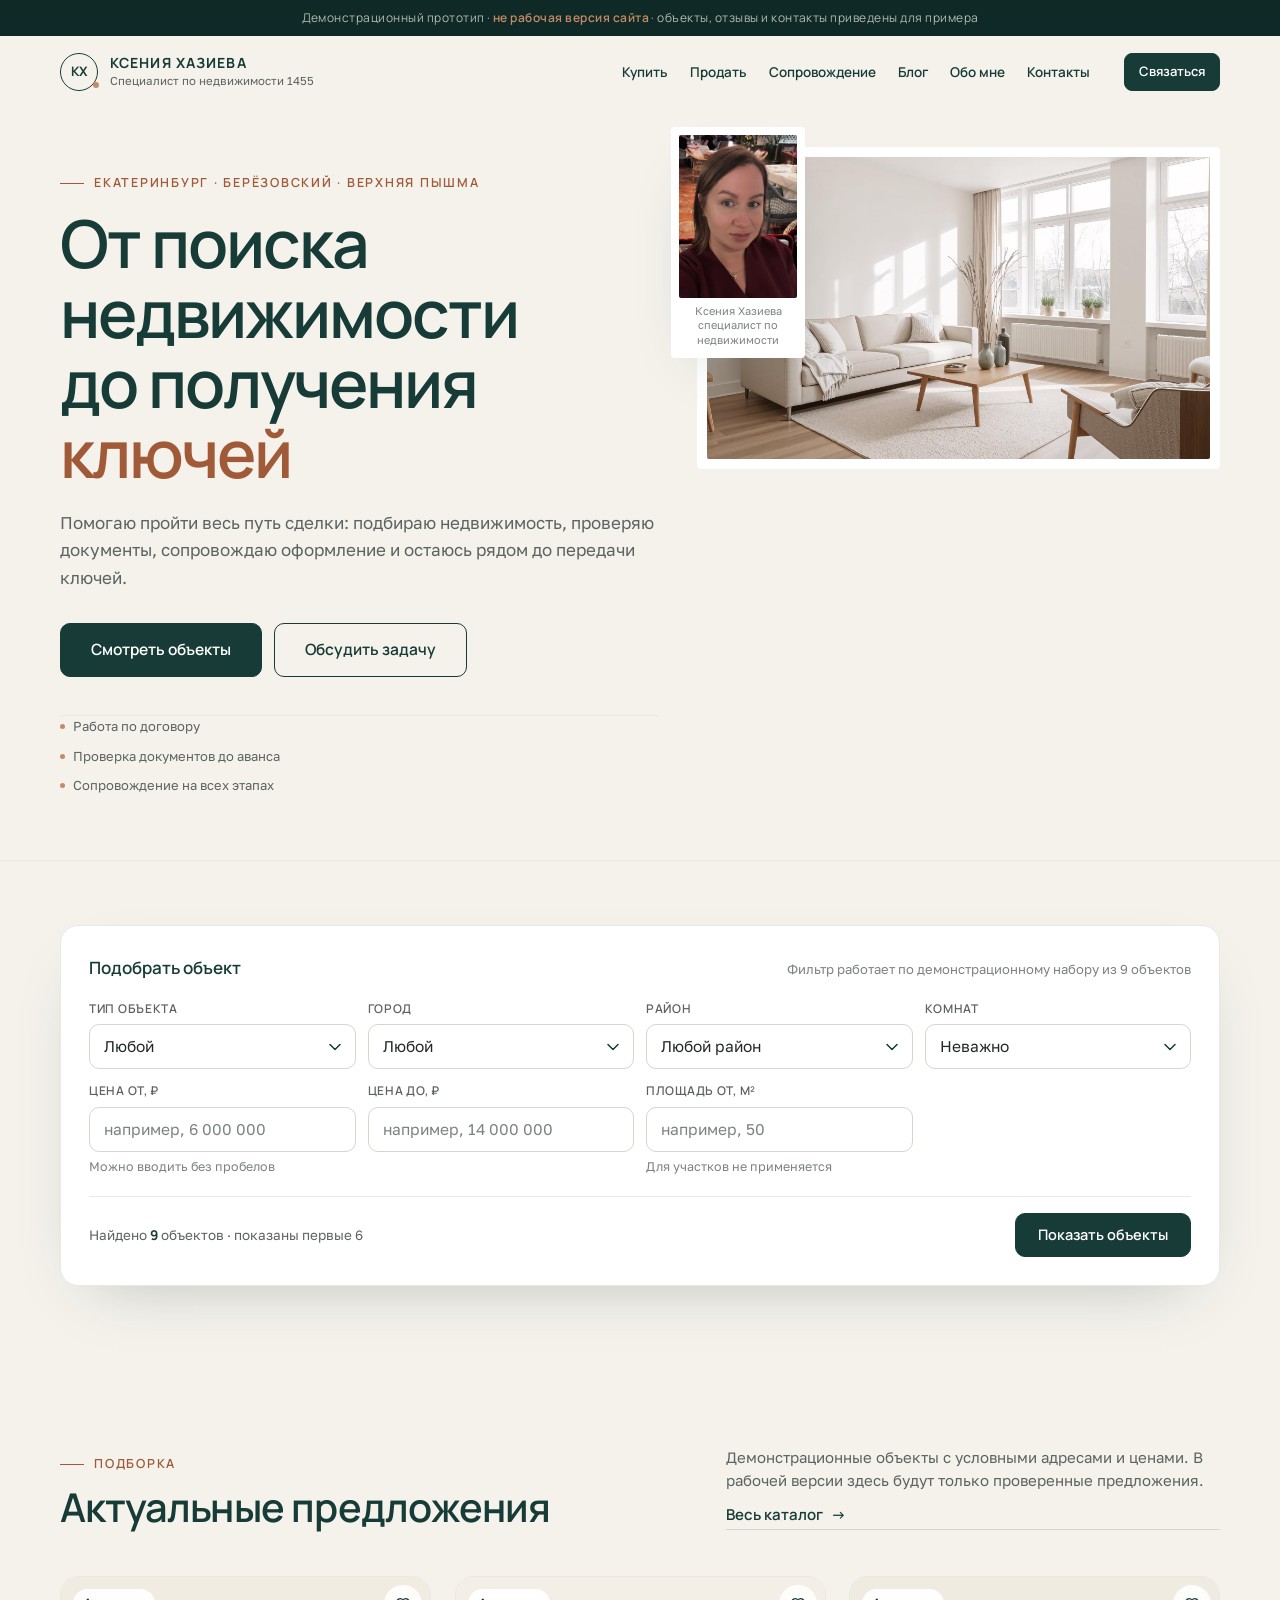
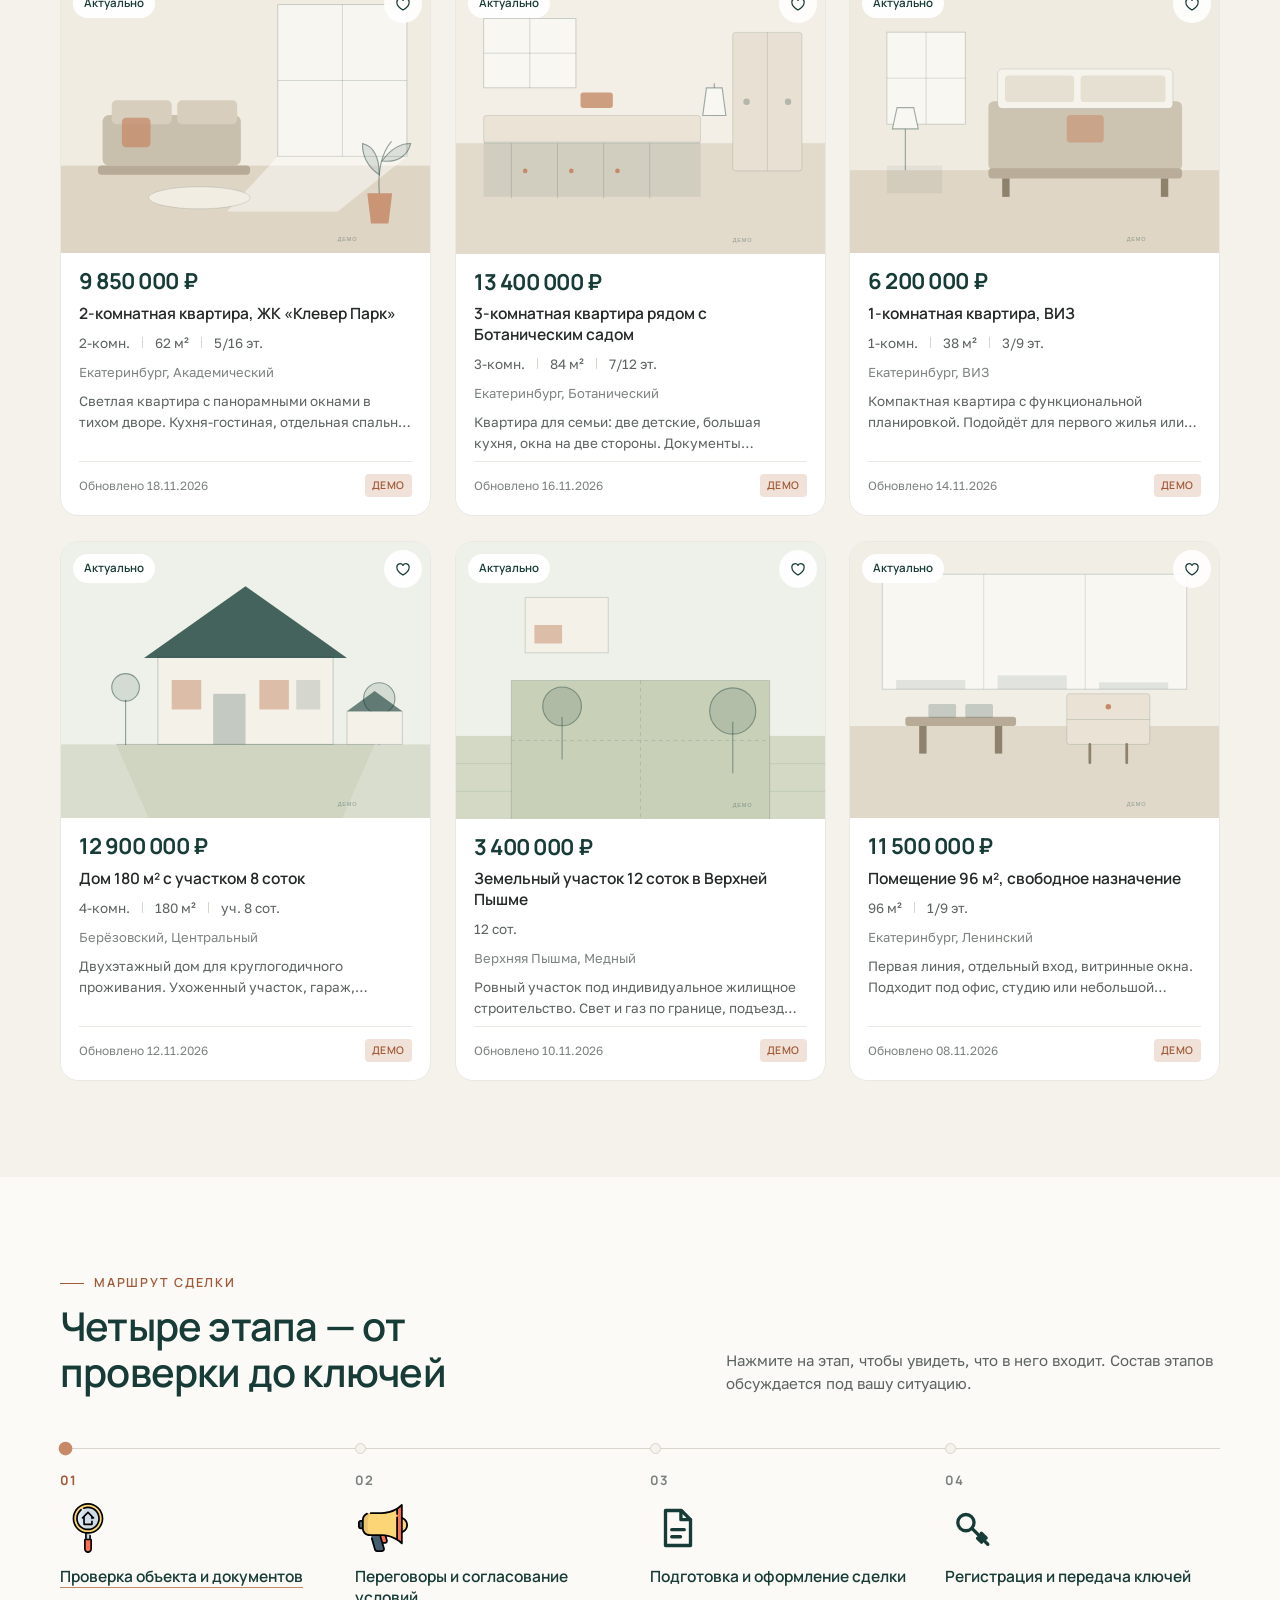
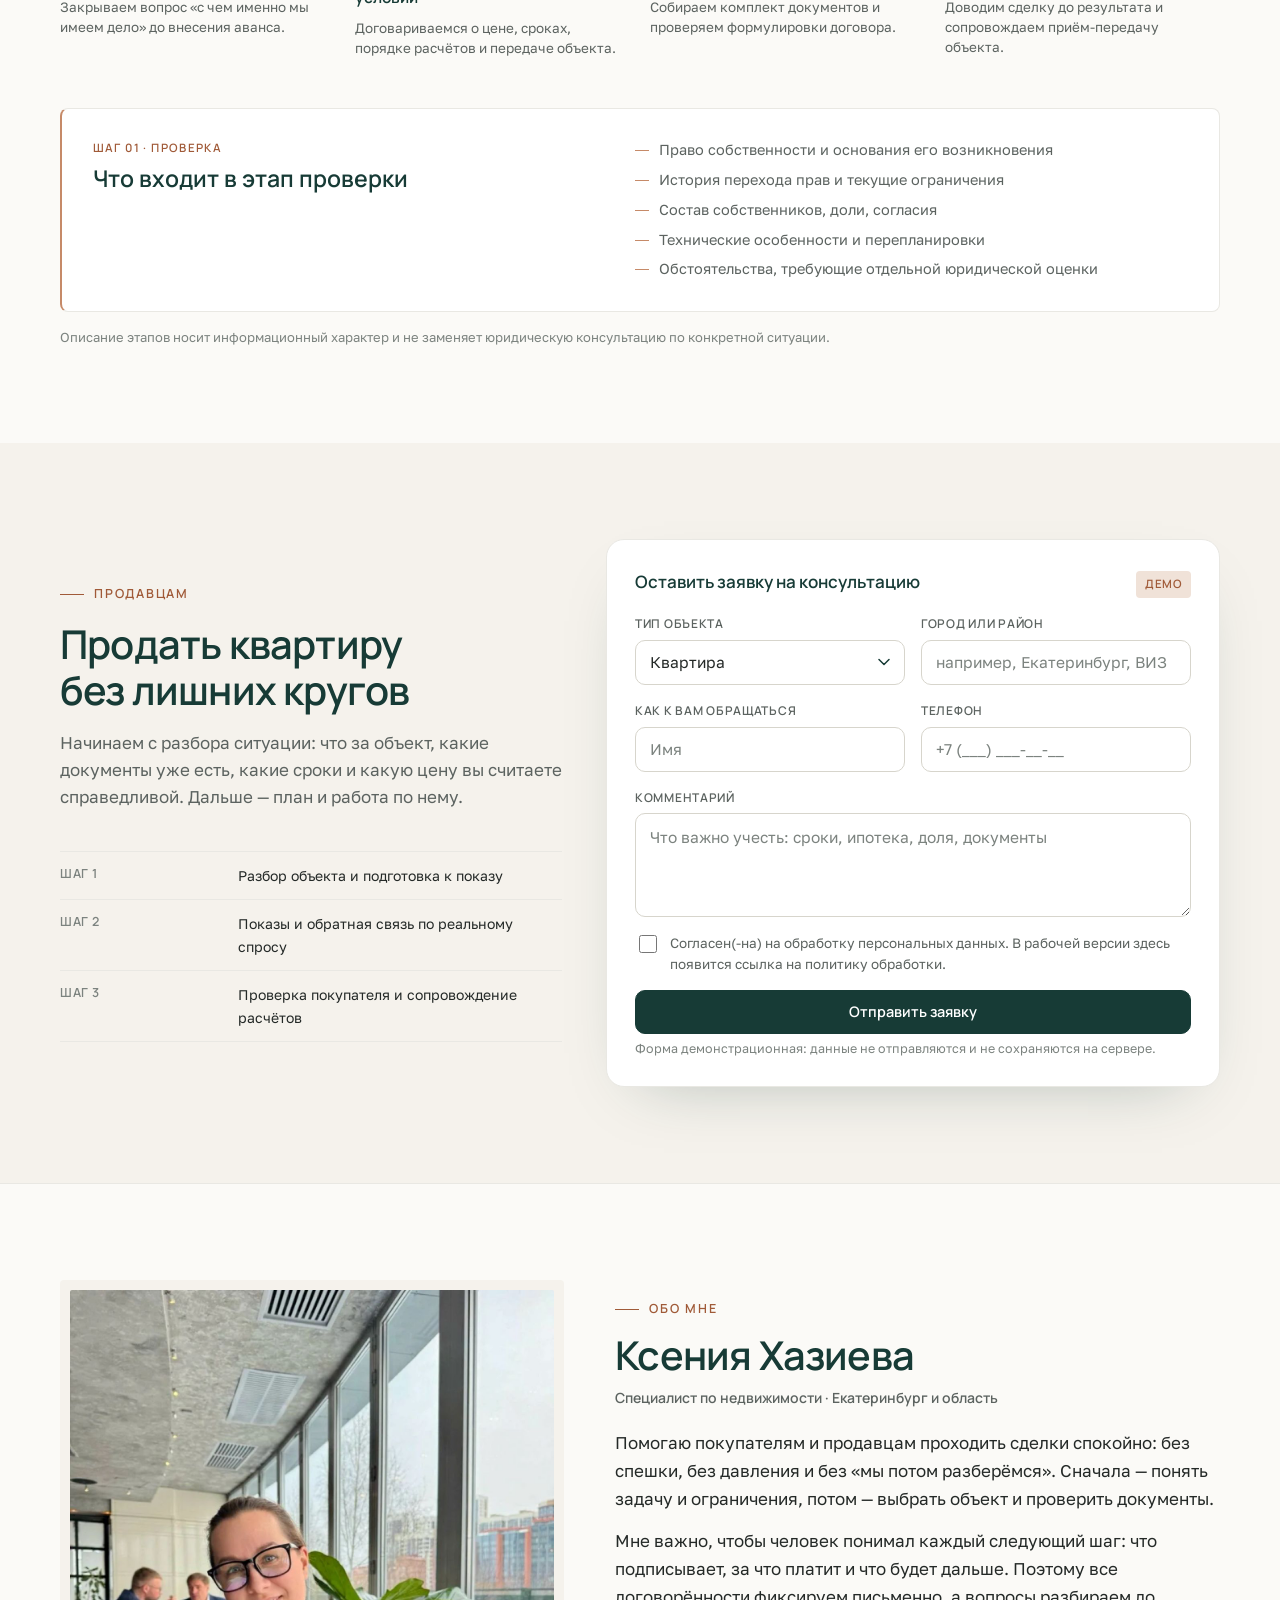
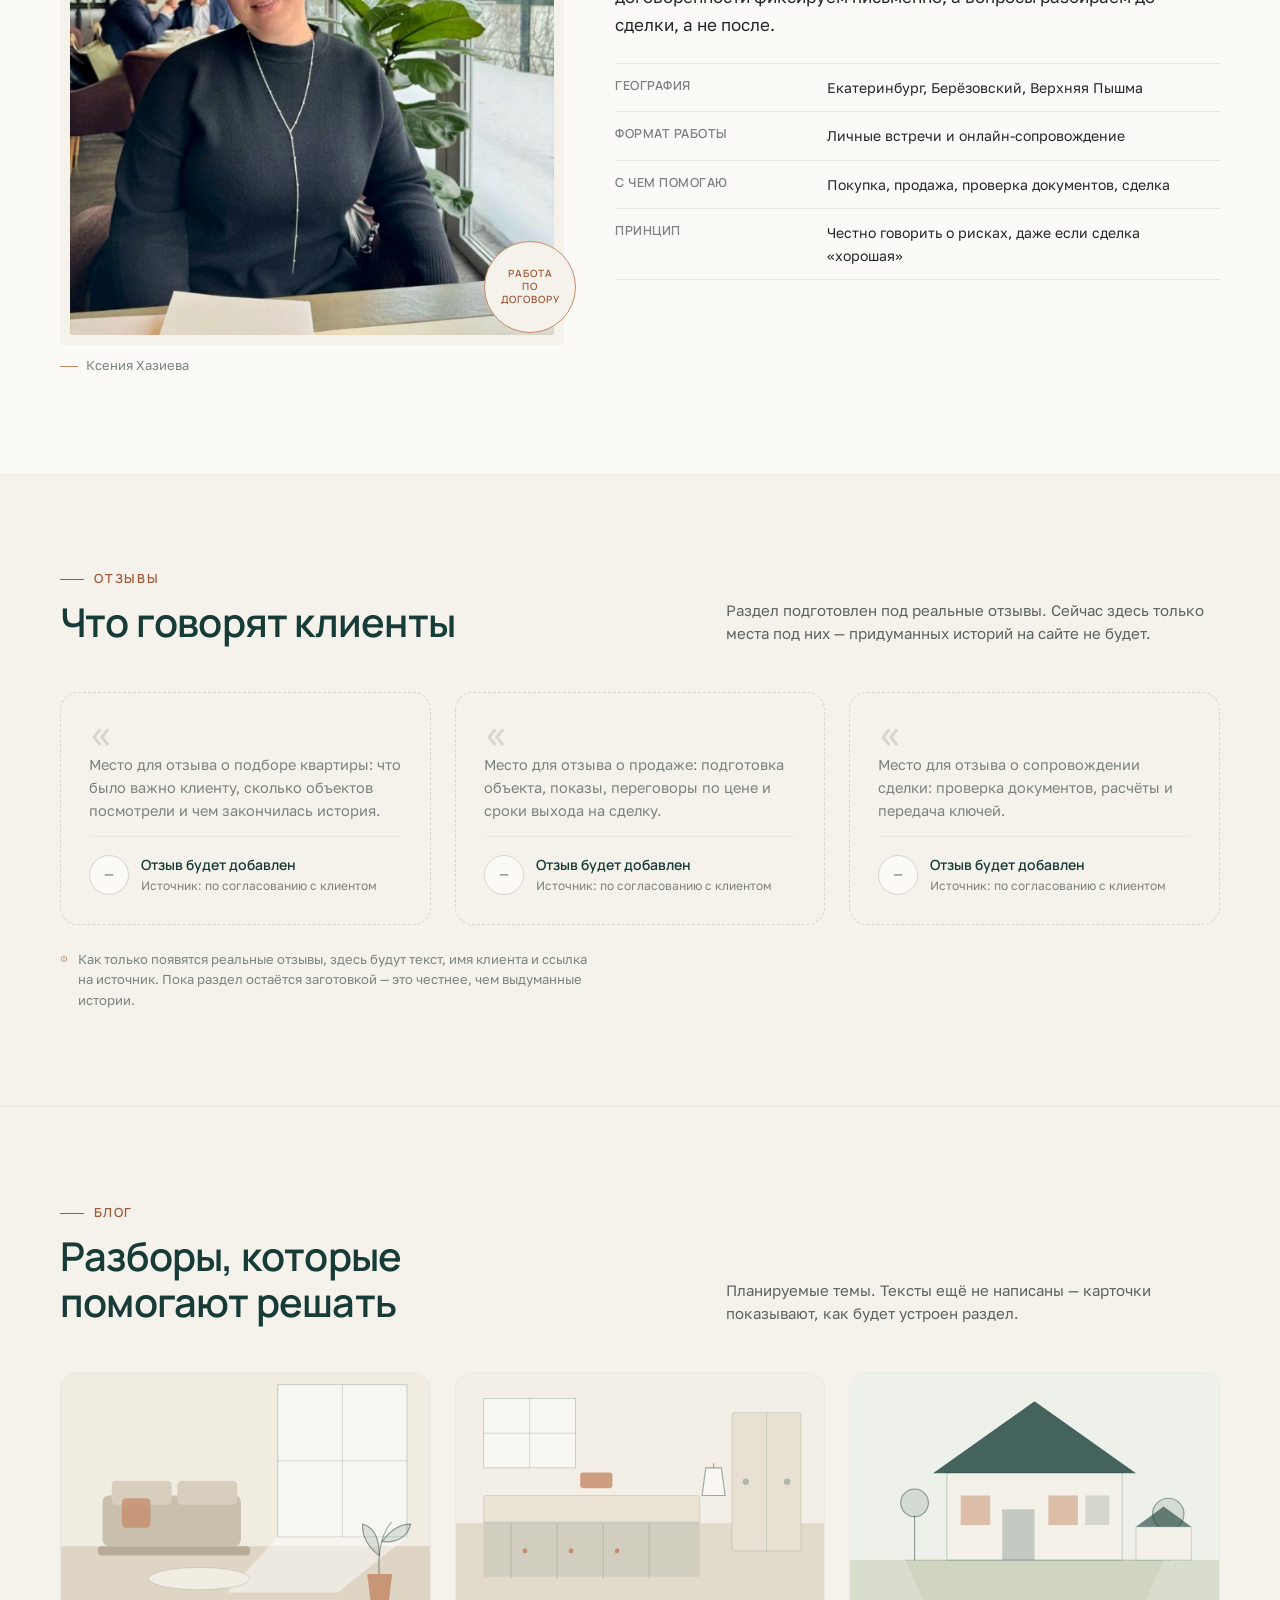
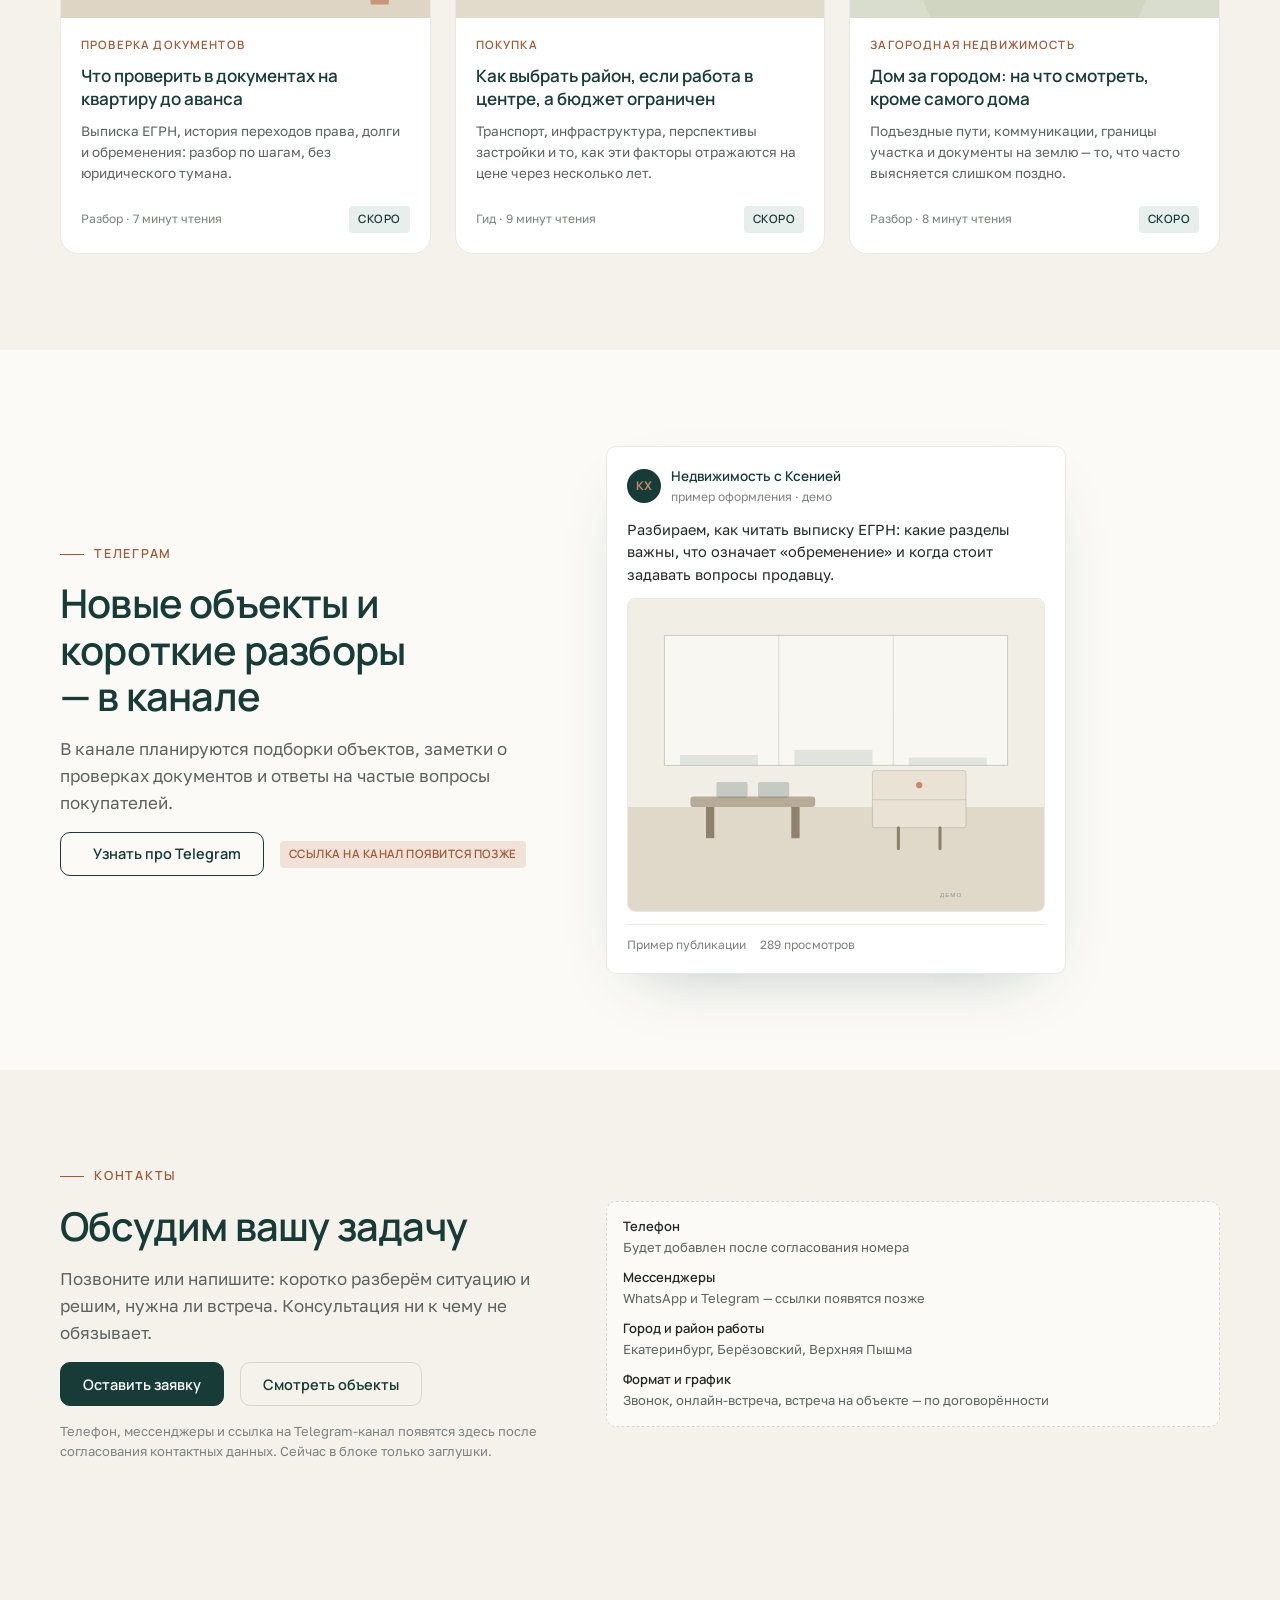
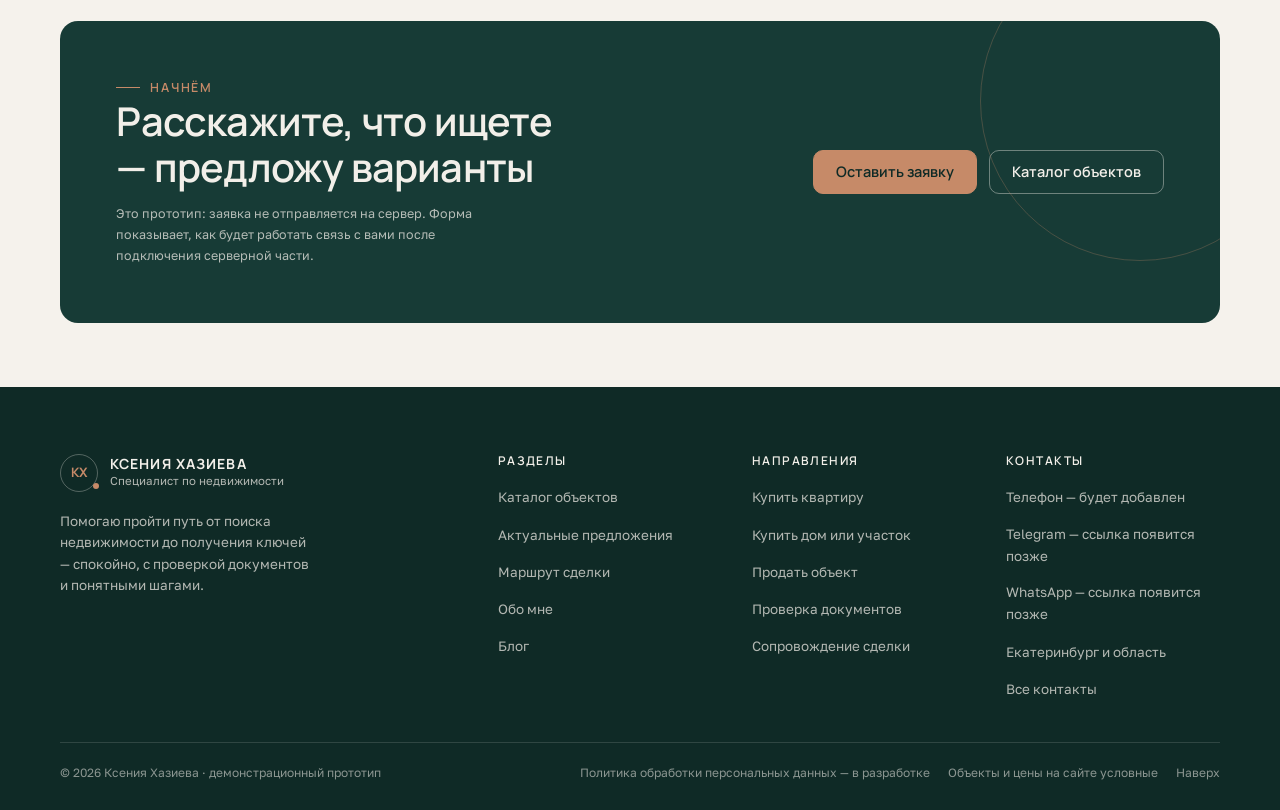
==== prototype/index.html @ b2f52b40 "Test change" ====
<!DOCTYPE html>
<html lang="ru">
<head>
  <meta charset="utf-8">
  <meta name="viewport" content="width=device-width, initial-scale=1">
  <meta name="robots" content="noindex, nofollow">
  <title>Ксения Хазиева — специалист по недвижимости в Екатеринбурге | Прототип</title>
  <meta name="description" content="Демонстрационный прототип персонального сайта специалиста по недвижимости: подбор объектов, проверка документов, сопровождение сделки от поиска до передачи ключей.">
  <meta name="theme-color" content="#173B36">
  <link rel="preconnect" href="https://fonts.googleapis.com">
  <link rel="preconnect" href="https://fonts.gstatic.com" crossorigin>
  <link href="https://fonts.googleapis.com/css2?family=Golos+Text:wght@400;500;600&family=Manrope:wght@500;600;700;800&display=swap" rel="stylesheet">
  <link rel="stylesheet" href="assets/css/tokens.css">
  <link rel="stylesheet" href="assets/css/site.css">
</head>
<body>
  <a class="skip-link" href="#main">Перейти к содержимому</a>

  <div class="proto-bar">
    Демонстрационный прототип · <strong>не рабочая версия сайта</strong> · объекты, отзывы и контакты приведены для примера
  </div>

  <header class="site-header" data-header>
    <div class="container header__inner">
      <a class="brand" href="index.html" aria-label="Ксения Хазиева — на главную">
        <span class="brand__mark" aria-hidden="true">КХ</span>
        <span>
          <span class="brand__name">Ксения Хазиева</span>
          <span class="brand__role">Специалист по недвижимости 1455</span>
        </span>
      </a>

      <nav class="nav" aria-label="Основная навигация">
        <a class="nav__link" href="catalog.html">Купить</a>
        <a class="nav__link" href="#sell">Продать</a>
        <a class="nav__link" href="#route">Сопровождение</a>
        <a class="nav__link" href="#blog">Блог</a>
        <a class="nav__link" href="#about">Обо мне</a>
        <a class="nav__link" href="#contacts">Контакты</a>
      </nav>

      <div class="header__actions">
        <button class="btn btn--sm" type="button" data-open-dialog="dialog-consult">Связаться</button>
        <button class="icon-btn burger" type="button" data-open-menu aria-expanded="false"
                aria-controls="mobile-menu" aria-label="Открыть меню">
          <span class="burger__lines" aria-hidden="true"><span></span><span></span><span></span></span>
        </button>
      </div>
    </div>
  </header>

  <main id="main">
    <section class="hero" aria-labelledby="hero-title">
      <div class="container">
        <div class="hero__grid">
          <div class="hero__content">
            <p class="kicker">Екатеринбург · Берёзовский · Верхняя Пышма</p>
            <h1 class="display hero__title" id="hero-title">
              От поиска недвижимости <span>до получения <em>ключей</em></span>
            </h1>
            <p class="lead hero__lead">
              Помогаю пройти весь путь сделки: подбираю недвижимость, проверяю документы, 
              сопровождаю оформление и остаюсь рядом до передачи ключей.
            </p>

            <div class="hero__actions">
              <a class="btn btn--lg" href="catalog.html">Смотреть объекты</a>
              <button class="btn btn--outline btn--lg" type="button" data-open-dialog="dialog-consult">
                Обсудить задачу
              </button>
            </div>

            <ul class="hero__facts">
              <li class="hero__fact">Работа по договору</li>
              <li class="hero__fact">Проверка документов до аванса</li>
              <li class="hero__fact">Сопровождение на всех этапах</li>
            </ul>
          </div>

          <div class="hero__media">
            <figure class="figure">
              <div class="figure__frame">
                <img src="assets/img/had_interior.jpg" width="900" height="700"
                     alt="Светлая гостиная с панорамным окном">
              </div>
            </figure>

            <figure class="hero__portrait">
              <img src="assets/img/mini_photo_person.jpg" width="320" height="400"
                   alt="Портрет Ксения Хазиева">
              <figcaption>Ксения Хазиева<br>специалист по недвижимости</figcaption>
            </figure>
          </div>
        </div>
      </div>
    </section>


    <section class="section section--tight section--hairline" aria-labelledby="search-title">
      <div class="container">
        <form class="search-panel" id="search-form" aria-describedby="search-hint">
          <div class="search-panel__head">
            <h2 class="search-panel__title" id="search-title">Подобрать объект</h2>
            <p class="tiny" id="search-hint">Фильтр работает по демонстрационному набору из 9 объектов</p>
          </div>

          <div class="search-panel__grid">
            <div class="field">
              <label class="field__label" for="s-type">Тип объекта</label>
              <select class="field__control" id="s-type" name="type">
                <option value="">Любой</option>
                <option value="apartment">Квартира</option>
                <option value="house">Дом, коттедж</option>
                <option value="land">Земельный участок</option>
                <option value="commercial">Коммерческая</option>
              </select>
            </div>

            <div class="field">
              <label class="field__label" for="s-city">Город</label>
              <select class="field__control" id="s-city" name="city">
                <option value="">Любой</option>
                <option value="ekb">Екатеринбург</option>
                <option value="berez">Берёзовский</option>
                <option value="vpyshma">Верхняя Пышма</option>
              </select>
            </div>

            <div class="field">
              <label class="field__label" for="s-district">Район</label>
              <select class="field__control" id="s-district" name="district">
                <option value="">Любой район</option>
                <option value="Академический">Академический</option>
                <option value="Ботанический">Ботанический</option>
                <option value="ВИЗ">ВИЗ</option>
                <option value="Октябрьский">Октябрьский</option>
                <option value="Чкаловский">Чкаловский</option>
              </select>
            </div>

            <div class="field">
              <label class="field__label" for="s-rooms">Комнат</label>
              <select class="field__control" id="s-rooms" name="rooms">
                <option value="">Неважно</option>
                <option value="1">1</option>
                <option value="2">2</option>
                <option value="3">3</option>
                <option value="4+">4 и больше</option>
              </select>
            </div>

            <div class="field">
              <label class="field__label" for="s-price-min">Цена от, ₽</label>
              <input class="field__control" id="s-price-min" name="price-min" type="text"
                     inputmode="numeric" placeholder="например, 6 000 000" autocomplete="off">
              <p class="field__hint">Можно вводить без пробелов</p>
            </div>

            <div class="field">
              <label class="field__label" for="s-price-max">Цена до, ₽</label>
              <input class="field__control" id="s-price-max" name="price-max" type="text"
                     inputmode="numeric" placeholder="например, 14 000 000" autocomplete="off">
            </div>

            <div class="field">
              <label class="field__label" for="s-area-min">Площадь от, м²</label>
              <input class="field__control" id="s-area-min" name="area-min" type="text"
                     inputmode="numeric" placeholder="например, 50" autocomplete="off">
              <p class="field__hint">Для участков не применяется</p>
            </div>
          </div>

          <div class="search-panel__foot">
            <p class="search-panel__result" id="search-result" role="status" aria-live="polite">
              Подбираем объекты по демонстрационной базе
            </p>
            <button class="btn" type="submit">Показать объекты</button>
          </div>
        </form>
      </div>
    </section>

    <section class="section" id="actual" aria-labelledby="actual-title">
      <div class="container">
        <div class="section__head">
          <div class="stack-10">
            <p class="kicker">Подборка</p>
            <h2 class="h2" id="actual-title">Актуальные предложения</h2>
          </div>
          <div class="head-aside stack-10">
            <p class="small muted">
              Демонстрационные объекты с условными адресами и ценами.
              В рабочей версии здесь будут только проверенные предложения.
            </p>
            <a class="text-link" href="catalog.html">Весь каталог</a>
          </div>
        </div>

        <div class="grid grid--3" id="listings-grid"></div>

        <noscript>
          <p class="small muted" style="margin-top: 24px;">
            Для просмотра демонстрационных карточек нужен JavaScript: они собираются из локального файла данных.
          </p>
        </noscript>
      </div>
    </section>

    <section class="section section--surface" id="route" aria-labelledby="route-title">
      <div class="container">
        <div class="section__head">
          <div class="stack-10">
            <p class="kicker">Маршрут сделки</p>
            <h2 class="h2" id="route-title">Четыре этапа — от проверки до ключей</h2>
          </div>
          <div class="head-aside stack-10">
            <p class="small muted">
              Нажмите на этап, чтобы увидеть, что в него входит.
              Состав этапов обсуждается под вашу ситуацию.
            </p>
          </div>
        </div>

        <div class="route" role="group" aria-label="Этапы сделки">
          <button class="step" type="button" data-step="0" aria-pressed="false">
            <span class="step__num">01</span>
            <span class="step__icon"> <img src="assets/img/house-svgrepo-com.svg" alt="" width="40" height="40"></span>
            <span class="step__title">Проверка объекта и документов</span>
            <span class="step__text">Закрываем вопрос «с чем именно мы имеем дело» до внесения аванса.</span>
          </button>

          <button class="step" type="button" data-step="1" aria-pressed="false">
            <span class="step__num">02</span>
            <span class="step__icon"> <img src="assets/img/demostration-horn-svgrepo-com.svg" alt="" width="40" height="40"></span>
            <span class="step__title">Переговоры и согласование условий</span>
            <span class="step__text">Договариваемся о цене, сроках, порядке расчётов и передаче объекта.</span>
          </button>

          <button class="step" type="button" data-step="2" aria-pressed="false">
            <span class="step__num">03</span>
            <span class="step__icon" data-icon="contract"></span>
            <span class="step__title">Подготовка и оформление сделки</span>
            <span class="step__text">Собираем комплект документов и проверяем формулировки договора.</span>
          </button>

          <button class="step" type="button" data-step="3" aria-pressed="false">
            <span class="step__num">04</span>
            <span class="step__icon" data-icon="keys"></span>
            <span class="step__title">Регистрация и передача ключей</span>
            <span class="step__text">Доводим сделку до результата и сопровождаем приём-передачу объекта.</span>
          </button>
        </div>

        <div class="route-detail" id="route-detail" role="region" aria-live="polite" aria-label="Подробности выбранного этапа"></div>

        <p class="tiny" style="margin-top: 16px;">
          Описание этапов носит информационный характер и не заменяет юридическую консультацию
          по конкретной ситуации.
        </p>
      </div>
    </section>

    <section class="section" id="sell" aria-labelledby="sell-title">
      <div class="container">
        <div class="tg-wrap">
          <div class="stack-16">
            <p class="kicker">Продавцам</p>
            <h2 class="h2" id="sell-title">Продать квартиру без лишних кругов</h2>
            <p class="lead">
              Начинаем с разбора ситуации: что за объект, какие документы уже есть,
              какие сроки и какую цену вы считаете справедливой. Дальше — план и работа по нему.
            </p>

            <ul class="fact-list">
              <li>
                <span class="fact-list__key">Шаг 1</span>
                <span class="fact-list__val">Разбор объекта и подготовка к показу</span>
              </li>
              <li>
                <span class="fact-list__key">Шаг 2</span>
                <span class="fact-list__val">Показы и обратная связь по реальному спросу</span>
              </li>
              <li>
                <span class="fact-list__key">Шаг 3</span>
                <span class="fact-list__val">Проверка покупателя и сопровождение расчётов</span>
              </li>
            </ul>
          </div>

          <form class="search-panel" data-demo-form aria-labelledby="sell-form-title">
            <div class="search-panel__head">
              <h3 class="search-panel__title" id="sell-form-title">Оставить заявку на консультацию</h3>
              <span class="tag tag--demo">демо</span>
            </div>

            <div class="form-grid">
              <div class="field">
                <label class="field__label" for="sell-type">Тип объекта</label>
                <select class="field__control" id="sell-type" name="sell-type">
                  <option value="apartment">Квартира</option>
                  <option value="house">Дом, коттедж</option>
                  <option value="land">Земельный участок</option>
                  <option value="commercial">Коммерческая</option>
                </select>
              </div>

              <div class="field">
                <label class="field__label" for="sell-place">Город или район</label>
                <input class="field__control" id="sell-place" name="sell-place" type="text"
                       placeholder="например, Екатеринбург, ВИЗ" autocomplete="off">
              </div>

              <div class="field">
                <label class="field__label" for="sell-name">Как к вам обращаться</label>
                <input class="field__control" id="sell-name" name="sell-name" type="text"
                       minlength="2" required placeholder="Имя" autocomplete="given-name">
                <p class="field__error" hidden></p>
              </div>

              <div class="field">
                <label class="field__label" for="sell-phone">Телефон</label>
                <input class="field__control" id="sell-phone" name="sell-phone" type="tel"
                       required placeholder="+7 (___) ___-__-__" autocomplete="tel">
                <p class="field__error" hidden></p>
              </div>

              <div class="field field--full">
                <label class="field__label" for="sell-comment">Комментарий</label>
                <textarea class="field__control" id="sell-comment" name="sell-comment"
                          placeholder="Что важно учесть: сроки, ипотека, доля, документы"></textarea>
              </div>

              <div class="field field--full">
                <label class="checkbox">
                  <input type="checkbox" name="consent" required>
                  <span>Согласен(-на) на обработку персональных данных. В рабочей версии здесь появится ссылка на политику обработки.</span>
                </label>
                <p class="field__error" hidden></p>
              </div>

              <div class="field field--full">
                <div class="form-result" data-form-result hidden></div>
                <button class="btn btn--block" type="submit">Отправить заявку</button>
                <p class="field__hint">
                  Форма демонстрационная: данные не отправляются и не сохраняются на сервере.
                </p>
              </div>
            </div>
          </form>
        </div>
      </div>
    </section>

    <section class="section section--surface section--hairline" id="about" aria-labelledby="about-title">
      <div class="container">
        <div class="about">
          <div class="about__media">
            <figure class="figure figure--inset">
              <div class="figure__frame">
                <img src="assets/img/main_photo_person.jpg" width="480" height="600"
                     alt="Портрет Ксении Хазиевой, специалиста по недвижимости">
              </div>
              <figcaption class="figure__caption">Ксения Хазиева</figcaption>
            </figure>
            <span class="about__stamp" aria-hidden="true">Работа<br>по договору</span>
          </div>

          <div class="about__body">
            <p class="kicker">Обо мне</p>
            <h2 class="h2 about__name" id="about-title">Ксения Хазиева</h2>
            <p class="about__role">Специалист по недвижимости · Екатеринбург и область</p>

            <div class="about__text body-text">
              <p>
                Помогаю покупателям и продавцам проходить сделки спокойно: без спешки,
                без давления и без «мы потом разберёмся». Сначала — понять задачу и ограничения,
                потом — выбрать объект и проверить документы.
              </p>
              <p>
                Мне важно, чтобы человек понимал каждый следующий шаг: что подписывает,
                за что платит и что будет дальше. Поэтому все договорённости фиксируем
                письменно, а вопросы разбираем до сделки, а не после.
              </p>
            </div>

            <ul class="fact-list">
              <li>
                <span class="fact-list__key">География</span>
                <span class="fact-list__val">Екатеринбург, Берёзовский, Верхняя Пышма</span>
              </li>
              <li>
                <span class="fact-list__key">Формат работы</span>
                <span class="fact-list__val">Личные встречи и онлайн-сопровождение</span>
              </li>
              <li>
                <span class="fact-list__key">С чем помогаю</span>
                <span class="fact-list__val">Покупка, продажа, проверка документов, сделка</span>
              </li>
              <li>
                <span class="fact-list__key">Принцип</span>
                <span class="fact-list__val">Честно говорить о рисках, даже если сделка «хорошая»</span>
              </li>
            </ul>
          </div>
        </div>
      </div>
    </section>

    <section class="section" aria-labelledby="reviews-title">
      <div class="container">
        <div class="section__head">
          <div class="stack-10">
            <p class="kicker">Отзывы</p>
            <h2 class="h2" id="reviews-title">Что говорят клиенты</h2>
          </div>
          <div class="head-aside stack-10">
            <p class="small muted">
              Раздел подготовлен под реальные отзывы. Сейчас здесь только места под них —
              придуманных историй на сайте не будет.
            </p>
          </div>
        </div>

        <div class="grid grid--3">
          <article class="review review--placeholder">
            <span class="review__mark" aria-hidden="true">«</span>
            <p class="review__text">
              Место для отзыва о подборе квартиры: что было важно клиенту,
              сколько объектов посмотрели и чем закончилась история.
            </p>
            <div class="review__meta">
              <span class="review__avatar" aria-hidden="true">—</span>
              <div>
                <p class="review__who">Отзыв будет добавлен</p>
                <p class="review__src">Источник: по согласованию с клиентом</p>
              </div>
            </div>
          </article>

          <article class="review review--placeholder">
            <span class="review__mark" aria-hidden="true">«</span>
            <p class="review__text">
              Место для отзыва о продаже: подготовка объекта, показы,
              переговоры по цене и сроки выхода на сделку.
            </p>
            <div class="review__meta">
              <span class="review__avatar" aria-hidden="true">—</span>
              <div>
                <p class="review__who">Отзыв будет добавлен</p>
                <p class="review__src">Источник: по согласованию с клиентом</p>
              </div>
            </div>
          </article>

          <article class="review review--placeholder">
            <span class="review__mark" aria-hidden="true">«</span>
            <p class="review__text">
              Место для отзыва о сопровождении сделки: проверка документов,
              расчёты и передача ключей.
            </p>
            <div class="review__meta">
              <span class="review__avatar" aria-hidden="true">—</span>
              <div>
                <p class="review__who">Отзыв будет добавлен</p>
                <p class="review__src">Источник: по согласованию с клиентом</p>
              </div>
            </div>
          </article>
        </div>

        <p class="review-note">
          <span data-icon="info"></span>
          <span>
            Как только появятся реальные отзывы, здесь будут текст, имя клиента и ссылка
            на источник. Пока раздел остаётся заготовкой — это честнее, чем выдуманные истории.
          </span>
        </p>
      </div>
    </section>

    <section class="section section--hairline" id="blog" aria-labelledby="blog-title">
      <div class="container">
        <div class="section__head">
          <div class="stack-10">
            <p class="kicker">Блог</p>
            <h2 class="h2" id="blog-title">Разборы, которые помогают решать</h2>
          </div>
          <div class="head-aside stack-10">
            <p class="small muted">
              Планируемые темы. Тексты ещё не написаны — карточки показывают,
              как будет устроен раздел.
            </p>
          </div>
        </div>

        <div class="grid grid--3">
          <article class="post-card">
            <div class="post-card__cover">
              <img src="assets/img/listing-living.svg" width="800" height="600" loading="lazy"
                   alt="Демонстрационная иллюстрация гостиной — обложка будущей статьи">
            </div>
            <div class="post-card__body">
              <p class="post-card__cat">Проверка документов</p>
              <h3 class="post-card__title">Что проверить в документах на квартиру до аванса</h3>
              <p class="post-card__text">
                Выписка ЕГРН, история переходов права, долги и обременения:
                разбор по шагам, без юридического тумана.
              </p>
              <p class="post-card__meta">
                <span>Разбор · 7 минут чтения</span>
                <span class="tag">скоро</span>
              </p>
            </div>
          </article>

          <article class="post-card">
            <div class="post-card__cover">
              <img src="assets/img/listing-kitchen.svg" width="800" height="600" loading="lazy"
                   alt="Демонстрационная иллюстрация кухни — обложка будущей статьи">
            </div>
            <div class="post-card__body">
              <p class="post-card__cat">Покупка</p>
              <h3 class="post-card__title">Как выбрать район, если работа в центре, а бюджет ограничен</h3>
              <p class="post-card__text">
                Транспорт, инфраструктура, перспективы застройки и то,
                как эти факторы отражаются на цене через несколько лет.
              </p>
              <p class="post-card__meta">
                <span>Гид · 9 минут чтения</span>
                <span class="tag">скоро</span>
              </p>
            </div>
          </article>

          <article class="post-card">
            <div class="post-card__cover">
              <img src="assets/img/listing-house.svg" width="800" height="600" loading="lazy"
                   alt="Демонстрационная иллюстрация загородного дома — обложка будущей статьи">
            </div>
            <div class="post-card__body">
              <p class="post-card__cat">Загородная недвижимость</p>
              <h3 class="post-card__title">Дом за городом: на что смотреть, кроме самого дома</h3>
              <p class="post-card__text">
                Подъездные пути, коммуникации, границы участка и документы на землю —
                то, что часто выясняется слишком поздно.
              </p>
              <p class="post-card__meta">
                <span>Разбор · 8 минут чтения</span>
                <span class="tag">скоро</span>
              </p>
            </div>
          </article>
        </div>
      </div>
    </section>

    <section class="section section--surface" aria-labelledby="tg-title">
      <div class="container">
        <div class="tg-wrap">
          <div class="stack-16">
            <p class="kicker">Телеграм</p>
            <h2 class="h2" id="tg-title">Новые объекты и короткие разборы — в канале</h2>
            <p class="lead">
              В канале планируются подборки объектов, заметки о проверках документов
              и ответы на частые вопросы покупателей.
            </p>
            <div class="row-16">
              <button class="btn btn--outline" type="button" data-open-dialog="dialog-consult">
                <span data-icon="tg"></span>
                Узнать про Telegram
              </button>
              <span class="tag tag--demo">ссылка на канал появится позже</span>
            </div>
          </div>

          <div class="tg-post" aria-label="Пример оформления поста в Telegram">
            <div class="tg-post__head">
              <span class="tg-post__avatar" aria-hidden="true">КХ</span>
              <div>
                <p class="tg-post__channel">Недвижимость с Ксенией</p>
                <p class="tg-post__time">пример оформления · демо</p>
              </div>
            </div>
            <p class="tg-post__text">
              Разбираем, как читать выписку ЕГРН: какие разделы важны,
              что означает «обременение» и когда стоит задавать вопросы продавцу.
            </p>
            <div class="tg-post__media">
              <img src="assets/img/listing-office.svg" width="800" height="500" loading="lazy"
                   alt="Демонстрационная иллюстрация интерьера — пример изображения к посту">
            </div>
            <p class="tg-post__foot">
              <span>Пример публикации</span>
              <span>289 просмотров</span>
            </p>
          </div>
        </div>
      </div>
    </section>

    <section class="section" id="contacts" aria-labelledby="contacts-title">
      <div class="container">
        <div class="tg-wrap">
          <div class="stack-16">
            <p class="kicker">Контакты</p>
            <h2 class="h2" id="contacts-title">Обсудим вашу задачу</h2>
            <p class="lead">
              Позвоните или напишите: коротко разберём ситуацию и решим,
              нужна ли встреча. Консультация ни к чему не обязывает.
            </p>
            <div class="row-16">
              <button class="btn" type="button" data-open-dialog="dialog-consult">Оставить заявку</button>
              <a class="btn btn--ghost" href="catalog.html">Смотреть объекты</a>
            </div>
            <p class="tiny">
              Телефон, мессенджеры и ссылка на Telegram-канал появятся здесь после
              согласования контактных данных. Сейчас в блоке только заглушки.
            </p>
          </div>

          <div class="contact-placeholder">
            <p>
              <strong>Телефон</strong><br>
              Будет добавлен после согласования номера
            </p>
            <p>
              <strong>Мессенджеры</strong><br>
              WhatsApp и Telegram — ссылки появятся позже
            </p>
            <p>
              <strong>Город и район работы</strong><br>
              Екатеринбург, Берёзовский, Верхняя Пышма
            </p>
            <p>
              <strong>Формат и график</strong><br>
              Звонок, онлайн-встреча, встреча на объекте — по договорённости
            </p>
          </div>
        </div>
      </div>
    </section>

    <section class="section section--tight" aria-labelledby="cta-title">
      <div class="container">
        <div class="cta on-dark">
          <div class="cta__inner">
            <div>
              <p class="kicker">Начнём</p>
              <h2 class="h2" id="cta-title">Расскажите, что ищете — предложу варианты</h2>
              <p class="cta__note">
                Это прототип: заявка не отправляется на сервер. Форма показывает,
                как будет работать связь с вами после подключения серверной части.
              </p>
            </div>
            <div class="cta__actions">
              <button class="btn btn--accent" type="button" data-open-dialog="dialog-consult">
                Оставить заявку
              </button>
              <a class="btn btn--outline" href="catalog.html">Каталог объектов</a>
            </div>
          </div>
        </div>
      </div>
    </section>
  </main>

  <footer class="site-footer" id="footer">
    <div class="container">
      <div class="footer__grid">
        <div class="footer__brand">
          <a class="brand" href="index.html" aria-label="Ксения Хазиева — на главную">
            <span class="brand__mark" aria-hidden="true">КХ</span>
            <span>
              <span class="brand__name">Ксения Хазиева</span>
              <span class="brand__role">Специалист по недвижимости</span>
            </span>
          </a>
          <p class="footer__tagline">
            Помогаю пройти путь от поиска недвижимости до получения ключей —
            спокойно, с проверкой документов и понятными шагами.
          </p>
        </div>

        <div>
          <p class="footer__title">Разделы</p>
          <ul class="footer__list">
            <li><a href="catalog.html">Каталог объектов</a></li>
            <li><a href="#actual">Актуальные предложения</a></li>
            <li><a href="#route">Маршрут сделки</a></li>
            <li><a href="#about">Обо мне</a></li>
            <li><a href="#blog">Блог</a></li>
          </ul>
        </div>

        <div>
          <p class="footer__title">Направления</p>
          <ul class="footer__list">
            <li><a href="catalog.html">Купить квартиру</a></li>
            <li><a href="catalog.html">Купить дом или участок</a></li>
            <li><a href="#sell">Продать объект</a></li>
            <li><a href="#route">Проверка документов</a></li>
            <li><a href="#route">Сопровождение сделки</a></li>
          </ul>
        </div>

        <div>
          <p class="footer__title">Контакты</p>
          <ul class="footer__list">
            <li><span>Телефон — будет добавлен</span></li>
            <li><span>Telegram — ссылка появится позже</span></li>
            <li><span>WhatsApp — ссылка появится позже</span></li>
            <li><span>Екатеринбург и область</span></li>
            <li><a href="#contacts">Все контакты</a></li>
          </ul>
        </div>
      </div>

      <div class="footer__bottom">
        <p>© 2026 Ксения Хазиева · демонстрационный прототип</p>
        <div class="footer__legal">
          <span>Политика обработки персональных данных — в разработке</span>
          <span>Объекты и цены на сайте условные</span>
          <a href="#main">Наверх</a>
        </div>
      </div>
    </div>
  </footer>

  <div class="drawer" id="mobile-menu" hidden>
    <div class="drawer__head">
      <a class="brand" href="index.html" aria-label="Ксения Хазиева — на главную">
        <span class="brand__mark" aria-hidden="true">КХ</span>
        <span>
          <span class="brand__name">Ксения Хазиева</span>
          <span class="brand__role">Специалист по недвижимости</span>
        </span>
      </a>
      <button class="icon-btn" type="button" data-close-menu aria-label="Закрыть меню">
        <span data-icon="close"></span>
      </button>
    </div>

    <nav class="drawer__nav" aria-label="Меню на телефоне">
      <a class="drawer__link" href="catalog.html">Купить</a>
      <a class="drawer__link" href="#sell">Продать</a>
      <a class="drawer__link" href="#route">Сопровождение</a>
      <a class="drawer__link" href="#blog">Блог</a>
      <a class="drawer__link" href="#about">Обо мне</a>
      <a class="drawer__link" href="#contacts">Контакты</a>
    </nav>

    <div class="drawer__foot">
      <button class="btn btn--block" type="button" data-open-dialog="dialog-consult">
        Оставить заявку
      </button>
      <p class="drawer__note">Демонстрационный прототип · заявки не отправляются</p>
    </div>
  </div>

  <dialog class="dialog" id="dialog-consult" aria-labelledby="dialog-consult-title">
    <div class="dialog__panel">
      <div class="dialog__head">
        <div>
          <p class="kicker">Заявка</p>
          <h2 class="h3" id="dialog-consult-title">Связаться с Ксенией</h2>
        </div>
        <button class="icon-btn dialog__close" type="button" data-close-dialog aria-label="Закрыть окно">
          <span data-icon="close"></span>
        </button>
      </div>

      <form class="dialog__body" data-demo-form>
        <div class="field">
          <label class="field__label" for="dlg-name">Как к вам обращаться</label>
          <input class="field__control" id="dlg-name" name="name" type="text"
                 minlength="2" required placeholder="Имя" autocomplete="given-name">
          <p class="field__error" hidden></p>
        </div>

        <div class="field">
          <label class="field__label" for="dlg-phone">Телефон</label>
          <input class="field__control" id="dlg-phone" name="phone" type="tel"
                 required placeholder="+7 (___) ___-__-__" autocomplete="tel">
          <p class="field__error" hidden></p>
        </div>

        <div class="field">
          <label class="field__label" for="dlg-message">Что вас интересует</label>
          <textarea class="field__control" id="dlg-message" name="message" style="min-height: 84px;"
                    placeholder="Например: ищу двухкомнатную квартиру в Академическом до 12 млн"></textarea>
        </div>

        <div class="field">
          <label class="checkbox">
            <input type="checkbox" name="consent" required>
            <span>Согласен(-на) на обработку персональных данных. В рабочей версии здесь появится ссылка на политику обработки.</span>
          </label>
          <p class="field__error" hidden></p>
        </div>

        <div class="form-result" data-form-result hidden></div>

        <div class="dialog__foot">
          <button class="btn" type="submit">Отправить заявку</button>
          <button class="btn btn--ghost" type="button" data-close-dialog>Отмена</button>
        </div>

        <p class="tiny">
          Демонстрационная форма: данные не отправляются и не сохраняются,
          проверка полей работает только в браузере.
        </p>
      </form>
    </div>
  </dialog>

  <div class="toast" id="toast" role="status" aria-live="polite"></div>

  <script src="assets/js/data.js" defer></script>
  <script src="assets/js/icons.js" defer></script>
  <script src="assets/js/app.js" defer></script>
</body>
</html>
---- prototype/assets/css/tokens.css ----
/* =============================================================================
   ДИЗАЙН-ТОКЕНЫ — персональный сайт Ксении Хазиевой
   Единственный источник значений для цвета, типографики, ритма, радиусов,
   теней и движения. Компоненты (site.css) не содержат «магических» значений.
   ========================================================================== */
:root {
  /* ---------- Палитра: бренд ---------- */
  --c-green-900: #0f2a26;
  --c-green-800: #173b36;      /* навигация, заголовки, основные кнопки */
  --c-green-700: #1e4a43;
  --c-green-600: #2c5f56;      /* hover на тёмном */
  --c-milk: #f5f2ec;           /* основной фон */
  --c-white: #ffffff;
  --c-surface: #fbfaf7;        /* альтернативная поверхность */
  --c-terracotta: #c68a68;     /* акцент-графика, крупные цифры, маркеры */
  --c-terracotta-ink: #a05a38; /* акцентный ТЕКСТ (AA 4.5:1) */
  --c-terracotta-soft: #f0e2d8;/* подложка акцента */
  --c-graphite: #242927;       /* основной текст */

  /* ---------- Текст ---------- */
  --c-text: var(--c-graphite);
  --c-text-muted: #5c6360;
  --c-text-soft: #7c837f;
  --c-text-on-dark: #f2efe9;
  --c-text-on-dark-muted: rgba(242, 239, 233, 0.72);

  /* ---------- Линии и служебные ---------- */
  --c-line: #e9e8e3;
  --c-line-strong: #d7d5cc;
  --c-success: #2f6b52;
  --c-success-soft: #e4efe9;
  --c-warning: #8a6516;
  --c-warning-soft: #f6edd9;
  --c-danger: #a4322b;
  --c-danger-soft: #f6e3e0;
  --c-info-soft: #e8eeec;

  /* ---------- Прозрачные слои ---------- */
  --c-green-a08: rgba(23, 59, 54, 0.08);
  --c-green-a14: rgba(23, 59, 54, 0.14);
  --c-green-a60: rgba(23, 59, 54, 0.6);
  --overlay: rgba(15, 42, 38, 0.55);
  --overlay-soft: rgba(15, 42, 38, 0.28);

  /* ---------- Типографика ---------- */
  --font-display: "Manrope", "Segoe UI", system-ui, -apple-system, sans-serif;
  --font-text: "Golos Text", "Segoe UI", system-ui, -apple-system, sans-serif;

  --fs-display: clamp(36px, 5.2vw, 66px);
  --fs-h1: clamp(32px, 3.8vw, 52px);
  --fs-h2: clamp(26px, 3.1vw, 42px);
  --fs-h3: clamp(19px, 1.9vw, 25px);
  --fs-h4: clamp(17px, 1.3vw, 19px);
  --fs-lead: clamp(17px, 1.25vw, 20px);
  --fs-body: 17px;
  --fs-sm: 15px;
  --fs-xs: 13px;
  --fs-kicker: 12.5px;

  --lh-tight: 1.06;
  --lh-heading: 1.16;
  --lh-snug: 1.35;
  --lh-body: 1.65;

  --ls-display: -0.03em;
  --ls-heading: -0.02em;
  --ls-kicker: 0.14em;
  --ls-brand: 0.08em;

  /* ---------- Ритм (шаг 4px) ---------- */
  --sp-1: 4px;
  --sp-2: 8px;
  --sp-3: 12px;
  --sp-4: 16px;
  --sp-5: 20px;
  --sp-6: 24px;
  --sp-8: 32px;
  --sp-10: 40px;
  --sp-12: 48px;
  --sp-16: 64px;
  --sp-20: 80px;
  --sp-24: 96px;

  --section-y: clamp(64px, 7.5vw, 120px);
  --gap-grid: clamp(16px, 2vw, 24px);
  --container-max: 1240px;
  --container-pad: clamp(20px, 5vw, 40px);
  --measure: 62ch;

  /* ---------- Радиусы ---------- */
  --r-xs: 4px;
  --r-sm: 8px;
  --r-md: 10px;
  --r-lg: 18px;
  --r-xl: 28px;
  --r-pill: 999px;

  /* ---------- Тени ---------- */
  --shadow-float: 0 24px 64px -36px rgba(23, 59, 54, 0.35);
  --shadow-card: 0 2px 0 0 var(--c-line);
  --shadow-dialog: 0 40px 120px -48px rgba(15, 42, 38, 0.55);

  /* ---------- Движение ---------- */
  --ease: cubic-bezier(0.22, 0.61, 0.36, 1);
  --dur-fast: 160ms;
  --dur-base: 240ms;
  --dur-slow: 420ms;

  /* ---------- Слои ---------- */
  --z-header: 100;
  --z-drawer: 200;
  --z-dialog: 300;
  --z-toast: 400;

  /* ---------- Служебное ---------- */
  --tap: 44px;
  --focus-ring: 0 0 0 2px var(--c-milk), 0 0 0 4px var(--c-terracotta-ink);
  --header-h: 72px;
}

/* Тёмная «зелёная» поверхность: локальное переопределение токенов,
   чтобы компоненты внутри автоматически получали верные цвета. */
.on-dark {
  --c-text: var(--c-text-on-dark);
  --c-text-muted: var(--c-text-on-dark-muted);
  --c-text-soft: rgba(242, 239, 233, 0.55);
  --c-line: rgba(242, 239, 233, 0.16);
  --c-line-strong: rgba(242, 239, 233, 0.28);
  --c-white: #173b36;
  --c-surface: #123230;
  --c-terracotta-ink: #e0a986;
  color: var(--c-text-on-dark);
}

@media (max-width: 860px) {
  :root {
    --header-h: 64px;
  }
}
---- prototype/assets/css/site.css ----
/* =============================================================================
   SITE — базовый слой, типографика, раскладка, хедер
   ========================================================================== */

*, *::before, *::after { box-sizing: border-box; }

html {
  -webkit-text-size-adjust: 100%;
  scroll-behavior: smooth;
  scroll-padding-top: calc(var(--header-h) + 24px);
}

body {
  margin: 0;
  font-family: var(--font-text);
  font-size: var(--fs-body);
  line-height: var(--lh-body);
  color: var(--c-text);
  background: var(--c-milk);
  -webkit-font-smoothing: antialiased;
  text-rendering: optimizeLegibility;
  overflow-x: hidden;
}

body.is-locked { overflow: hidden; }

img, svg, video { display: block; max-width: 100%; }
img { height: auto; }
figure { margin: 0; }

h1, h2, h3, h4, p, ul, ol, dl, blockquote { margin: 0; }
ul[class], ol[class] { list-style: none; padding: 0; }

a { color: inherit; text-decoration: none; }
button, input, select, textarea { font: inherit; color: inherit; }
button { background: none; border: 0; padding: 0; cursor: pointer; }
fieldset { margin: 0; padding: 0; border: 0; }
hr { border: 0; height: 1px; background: var(--c-line); margin: 0; }

:focus-visible {
  outline: none;
  box-shadow: var(--focus-ring);
  border-radius: var(--r-xs);
}

::selection { background: var(--c-terracotta-soft); color: var(--c-green-900); }

.sr-only {
  position: absolute; width: 1px; height: 1px;
  padding: 0; margin: -1px; overflow: hidden;
  clip: rect(0 0 0 0); clip-path: inset(50%); white-space: nowrap;
}

.skip-link {
  position: absolute; left: 16px; top: -100px; z-index: var(--z-toast);
  background: var(--c-green-800); color: var(--c-white);
  padding: 12px 20px; border-radius: var(--r-md);
  transition: top var(--dur-fast) var(--ease);
}
.skip-link:focus { top: 16px; }

/* ---------- Служебная полоса прототипа ---------- */
.proto-bar {
  background: var(--c-green-900);
  color: var(--c-text-on-dark-muted);
  font-family: var(--font-display);
  font-size: 12px;
  letter-spacing: 0.04em;
  padding: 8px var(--container-pad);
  text-align: center;
}
.proto-bar strong { color: var(--c-terracotta); font-weight: 600; }

/* ---------- Типографика ---------- */
.display, .h1, .h2, .h3, .h4 {
  font-family: var(--font-display);
  font-weight: 600;
  color: var(--c-green-800);
  text-wrap: balance;
}
.display {
  font-size: var(--fs-display);
  line-height: var(--lh-tight);
  letter-spacing: var(--ls-display);
}
.h1 { font-size: var(--fs-h1); line-height: 1.1; letter-spacing: var(--ls-heading); }
.h2 { font-size: var(--fs-h2); line-height: var(--lh-heading); letter-spacing: var(--ls-heading); }
.h3 { font-size: var(--fs-h3); line-height: var(--lh-snug); letter-spacing: -0.01em; }
.h4 { font-size: var(--fs-h4); line-height: 1.4; letter-spacing: -0.005em; }

.display em, .h1 em, .h2 em { font-style: normal; color: var(--c-terracotta-ink); }
.on-dark .display, .on-dark .h1, .on-dark .h2, .on-dark .h3, .on-dark .h4 { color: var(--c-text-on-dark); }
.on-dark .display em, .on-dark .h1 em, .on-dark .h2 em { color: var(--c-terracotta); }

.lead {
  font-size: var(--fs-lead);
  line-height: 1.6;
  color: var(--c-text-muted);
  max-width: var(--measure);
}
.body-text { max-width: var(--measure); }
.measure { max-width: var(--measure); }
.muted { color: var(--c-text-muted); }
.small { font-size: var(--fs-sm); line-height: 1.55; }
.tiny { font-size: var(--fs-xs); line-height: 1.5; color: var(--c-text-soft); }

.kicker {
  font-family: var(--font-display);
  font-size: var(--fs-kicker);
  font-weight: 600;
  letter-spacing: var(--ls-kicker);
  text-transform: uppercase;
  color: var(--c-terracotta-ink);
  display: flex;
  align-items: center;
  gap: 10px;
}
.kicker::before {
  content: "";
  width: 24px; height: 1px;
  background: currentColor;
  flex: none;
}
.on-dark .kicker { color: var(--c-terracotta); }

.text-link {
  display: inline-flex;
  align-items: center;
  gap: 8px;
  font-family: var(--font-display);
  font-weight: 600;
  font-size: var(--fs-sm);
  color: var(--c-green-800);
  border-bottom: 1px solid var(--c-green-a14);
  padding-bottom: 2px;
  transition: border-color var(--dur-fast) var(--ease), color var(--dur-fast) var(--ease);
}
.text-link:hover { color: var(--c-terracotta-ink); border-color: var(--c-terracotta); }
.text-link::after { content: "→"; transition: transform var(--dur-fast) var(--ease); }
.text-link:hover::after { transform: translateX(3px); }
.on-dark .text-link { color: var(--c-terracotta); border-color: rgba(198, 138, 104, 0.4); }

/* ---------- Раскладка ---------- */
.container {
  width: 100%;
  max-width: var(--container-max);
  margin-inline: auto;
  padding-inline: var(--container-pad);
}

.section { padding-block: var(--section-y); }
.section--tight { padding-block: clamp(48px, 5vw, 72px); }
.section--surface { background: var(--c-surface); }
.section--dark { background: var(--c-green-800); }
.section--dark .lead { color: var(--c-text-on-dark-muted); }
.section--hairline { border-top: 1px solid var(--c-line); }

.section__head {
  display: grid;
  grid-template-columns: minmax(0, 1fr) minmax(0, 0.8fr);
  gap: var(--sp-6) var(--sp-12);
  align-items: end;
  margin-bottom: clamp(32px, 3.6vw, 56px);
}
.section__head--center {
  grid-template-columns: minmax(0, 1fr);
  justify-items: center;
  text-align: center;
}
.section__head--center .lead { margin-inline: auto; }
.section__head .head-aside { justify-self: end; }

.grid { display: grid; gap: var(--gap-grid); }
.grid--2 { grid-template-columns: repeat(2, minmax(0, 1fr)); }
.grid--3 { grid-template-columns: repeat(3, minmax(0, 1fr)); }
.grid--4 { grid-template-columns: repeat(4, minmax(0, 1fr)); }

.stack-6 { display: grid; gap: var(--sp-2); }
.stack-10 { display: grid; gap: 10px; }
.stack-16 { display: grid; gap: var(--sp-4); }
.stack-24 { display: grid; gap: var(--sp-6); }
.row-16 { display: flex; flex-wrap: wrap; gap: var(--sp-4); align-items: center; }

/* ---------- Хедер ---------- */
.site-header {
  position: sticky;
  top: 0;
  z-index: var(--z-header);
  background: rgba(245, 242, 236, 0.92);
  backdrop-filter: saturate(140%) blur(10px);
  border-bottom: 1px solid transparent;
  transition: border-color var(--dur-base) var(--ease), box-shadow var(--dur-base) var(--ease);
}
.site-header.is-stuck {
  border-bottom-color: var(--c-line);
  box-shadow: 0 10px 30px -24px rgba(23, 59, 54, 0.5);
}

.header__inner {
  min-height: var(--header-h);
  display: flex;
  align-items: center;
  gap: var(--sp-6);
}

.brand { display: flex; align-items: center; gap: 12px; min-height: var(--tap); }
.brand__mark {
  width: 38px; height: 38px;
  flex: none;
  display: grid; place-items: center;
  border: 1px solid var(--c-green-800);
  border-radius: 50%;
  font-family: var(--font-display);
  font-size: 13px; font-weight: 700;
  color: var(--c-green-800);
  position: relative;
}
.brand__mark::after {
  content: "";
  position: absolute;
  right: -2px; bottom: 2px;
  width: 6px; height: 6px;
  border-radius: 50%;
  background: var(--c-terracotta);
}
.brand__name {
  display: block;
  font-family: var(--font-display);
  font-size: 14px;
  font-weight: 700;
  letter-spacing: var(--ls-brand);
  text-transform: uppercase;
  color: var(--c-green-800);
  line-height: 1.2;
}
.brand__role {
  display: block;
  font-size: 11.5px;
  color: var(--c-text-muted);
  line-height: 1.3;
  margin-top: 2px;
}

.nav { display: flex; align-items: center; gap: clamp(10px, 1.4vw, 22px); margin-left: auto; }
.nav__link {
  font-family: var(--font-display);
  font-size: 13.5px;
  font-weight: 600;
  color: var(--c-green-800);
  padding: 10px 2px;
  position: relative;
  white-space: nowrap;
}
.nav__link::after {
  content: "";
  position: absolute;
  left: 0; right: 0; bottom: 6px;
  height: 1px;
  background: var(--c-terracotta);
  transform: scaleX(0);
  transform-origin: left;
  transition: transform var(--dur-base) var(--ease);
}
.nav__link:hover::after, .nav__link[aria-current="page"]::after { transform: scaleX(1); }

.header__actions { display: flex; align-items: center; gap: 10px; margin-left: var(--sp-2); }
.burger { display: none; }

/* ---------- Кнопки ---------- */
.btn {
  --btn-bg: var(--c-green-800);
  --btn-fg: var(--c-white);
  --btn-bd: var(--c-green-800);
  display: inline-flex;
  align-items: center;
  justify-content: center;
  gap: 10px;
  min-height: var(--tap);
  padding: 12px 22px;
  border: 1px solid var(--btn-bd);
  border-radius: var(--r-md);
  background: var(--btn-bg);
  color: var(--btn-fg);
  font-family: var(--font-display);
  font-size: 14.5px;
  font-weight: 600;
  line-height: 1.2;
  text-align: center;
  transition: background var(--dur-fast) var(--ease), color var(--dur-fast) var(--ease),
              border-color var(--dur-fast) var(--ease), transform var(--dur-fast) var(--ease);
}
.btn:hover { --btn-bg: var(--c-green-700); --btn-bd: var(--c-green-700); }
.btn:active { transform: translateY(1px); }
.btn--outline { --btn-bg: transparent; --btn-fg: var(--c-green-800); --btn-bd: var(--c-green-800); }
.btn--outline:hover { --btn-bg: var(--c-green-800); --btn-fg: var(--c-white); }
.btn--ghost { --btn-bg: transparent; --btn-fg: var(--c-green-800); --btn-bd: var(--c-line-strong); }
.btn--ghost:hover { --btn-bg: var(--c-white); --btn-bd: var(--c-green-800); }
.btn--accent { --btn-bg: var(--c-terracotta); --btn-fg: var(--c-green-900); --btn-bd: var(--c-terracotta); }
.btn--accent:hover { --btn-bg: #d29a78; --btn-bd: #d29a78; }
.btn--sm { min-height: 38px; padding: 8px 14px; font-size: 13px; border-radius: var(--r-sm); }
.btn--lg { min-height: 54px; padding: 16px 30px; font-size: 15.5px; }
.btn--block { width: 100%; }
.btn[disabled], .btn[aria-disabled="true"] { opacity: 0.45; cursor: not-allowed; }
.btn--ghost[disabled]:hover { --btn-bg: transparent; --btn-bd: var(--c-line-strong); }

.on-dark .btn--outline { --btn-fg: var(--c-text-on-dark); --btn-bd: rgba(242, 239, 233, 0.4); }
.on-dark .btn--outline:hover { --btn-bg: var(--c-text-on-dark); --btn-fg: var(--c-green-900); --btn-bd: var(--c-text-on-dark); }

/* ---------- Чипы, метки, статусы ---------- */
.chip {
  display: inline-flex;
  align-items: center;
  gap: 6px;
  min-height: 36px;
  padding: 7px 14px;
  border: 1px solid var(--c-line-strong);
  border-radius: var(--r-pill);
  background: transparent;
  font-family: var(--font-display);
  font-size: 13px;
  font-weight: 500;
  color: var(--c-text-muted);
  transition: all var(--dur-fast) var(--ease);
}
.chip:hover { border-color: var(--c-green-800); color: var(--c-green-800); }
.chip[aria-pressed="true"], .chip.is-active {
  background: var(--c-green-800);
  border-color: var(--c-green-800);
  color: var(--c-white);
}

.tag {
  display: inline-flex;
  align-items: center;
  gap: 6px;
  padding: 4px 9px;
  border-radius: var(--r-xs);
  background: var(--c-info-soft);
  color: var(--c-green-800);
  font-family: var(--font-display);
  font-size: 11.5px;
  font-weight: 600;
  letter-spacing: 0.04em;
  text-transform: uppercase;
}
.tag--demo { background: var(--c-terracotta-soft); color: var(--c-terracotta-ink); }
.tag--muted { background: var(--c-line); color: var(--c-text-muted); }

.status {
  display: inline-flex;
  align-items: center;
  gap: 6px;
  padding: 5px 10px;
  border-radius: var(--r-pill);
  font-family: var(--font-display);
  font-size: 11.5px;
  font-weight: 600;
}
.status::before { content: ""; width: 6px; height: 6px; border-radius: 50%; background: currentColor; }
.status--active { background: var(--c-success-soft); color: var(--c-success); }
.status--review { background: var(--c-warning-soft); color: var(--c-warning); }
.status--sold { background: var(--c-line); color: var(--c-text-muted); }
.status--rejected { background: var(--c-danger-soft); color: var(--c-danger); }

/* ---------- Поля ввода ---------- */
/* align-content: start — иначе в высокой строке сетки auto-ряды растягиваются и поле без подсказки «съезжает» вниз */
.field { display: grid; gap: 6px; min-width: 0; align-content: start; }

.field__label {
  font-family: var(--font-display);
  font-size: 12px;
  font-weight: 600;
  letter-spacing: 0.06em;
  text-transform: uppercase;
  color: var(--c-text-muted);
}
.field__control {
  width: 100%;
  min-height: var(--tap);
  padding: 11px 14px;
  border: 1px solid var(--c-line-strong);
  border-radius: var(--r-md);
  background: var(--c-white);
  color: var(--c-text);
  font-size: 15.5px;
  line-height: 1.35;
  transition: border-color var(--dur-fast) var(--ease), box-shadow var(--dur-fast) var(--ease);
  appearance: none;
}
.field__control:hover { border-color: var(--c-green-a60); }
.field__control:focus {
  outline: none;
  border-color: var(--c-green-800);
  box-shadow: 0 0 0 3px var(--c-green-a08);
}
.field__control::placeholder { color: var(--c-text-soft); }
select.field__control {
  background-image: url("data:image/svg+xml,%3Csvg xmlns='http://www.w3.org/2000/svg' width='12' height='8' viewBox='0 0 12 8'%3E%3Cpath d='M1 1.5 6 6.5l5-5' fill='none' stroke='%23173B36' stroke-width='1.5' stroke-linecap='round' stroke-linejoin='round'/%3E%3C/svg%3E");
  background-repeat: no-repeat;
  background-position: right 14px center;
  padding-right: 36px;
  cursor: pointer;
}
textarea.field__control { min-height: 104px; resize: vertical; line-height: 1.55; }
.field__hint { font-size: 12.5px; color: var(--c-text-soft); line-height: 1.45; }
.field__error {
  display: none;
  font-size: 12.5px;
  color: var(--c-danger);
  line-height: 1.45;
}
.field.has-error .field__control { border-color: var(--c-danger); background: #fffaf9; }
.field.has-error .field__error { display: block; }
.field--inline-check { grid-auto-flow: column; justify-content: start; align-items: flex-start; gap: 10px; }
.checkbox {
  display: flex;
  align-items: flex-start;
  gap: 10px;
  font-size: 13.5px;
  line-height: 1.5;
  color: var(--c-text-muted);
  cursor: pointer;
}
.checkbox input { flex: none; width: 18px; height: 18px; margin-top: 2px; accent-color: var(--c-green-800); }
.checkbox a { color: var(--c-terracotta-ink); text-decoration: underline; text-underline-offset: 2px; }

.form-grid { display: grid; grid-template-columns: repeat(2, minmax(0, 1fr)); gap: var(--sp-4); }
.form-grid > .field--full { grid-column: 1 / -1; }

/* ---------- Первый экран ---------- */
.hero { padding-top: clamp(24px, 3vw, 44px); padding-bottom: clamp(40px, 5vw, 72px); }
.hero__grid {
  display: grid;
  grid-template-columns: minmax(0, 6.4fr) minmax(0, 5.6fr);
  gap: clamp(24px, 3vw, 48px);
  align-items: start;
}
.hero__content { padding-top: clamp(8px, 2vw, 32px); }
.hero__title { margin-top: var(--sp-4); }
.hero__title span { display: block; }
.hero__lead { margin-top: var(--sp-5); }
.hero__actions { display: flex; flex-wrap: wrap; gap: 12px; margin-top: var(--sp-8); }
.hero__facts {
  display: flex;
  flex-direction: column;
  align-items: flex-start;
  gap: 8px;
  margin-top: clamp(28px, 3vw, 44px);
  padding-top: var(--sp-5);
  border-top: 1px solid var(--c-line);
}
.hero__fact {
  font-size: 13px;
  color: var(--c-text-muted);
  display: flex;
  align-items: center;
  gap: 8px;
}
.hero__fact::before {
  content: "";
  width: 5px; height: 5px;
  border-radius: 50%;
  background: var(--c-terracotta);
  flex: none;
}

.hero__media { position: relative; }
/* Портрет «внахлёст» по верхнему левому углу рамки: подпись под изображением остаётся читаемой */
.hero__portrait {
  position: absolute;
  left: calc(-1 * clamp(0px, 2vw, 32px));
  top: calc(-1 * clamp(8px, 1.6vw, 20px));
  width: clamp(104px, 10.5vw, 144px);
  background: var(--c-white);
  padding: 8px 8px 10px;
  border-radius: var(--r-xs);
  box-shadow: var(--shadow-float);
  z-index: 2;
}
.hero__portrait img { border-radius: 2px; }
.hero__portrait figcaption {
  font-size: 11px;
  line-height: 1.35;
  color: var(--c-text-soft);
  margin-top: 6px;
  text-align: center;
}

/* «Паспарту» — изображение с молочной рамкой и подписью */
.figure { position: relative; }
.figure__frame {
  background: var(--c-white);
  padding: clamp(6px, 0.8vw, 10px);
  border-radius: var(--r-xs);
  overflow: hidden;
}
.figure__frame img { width: 100%; border-radius: 2px; }
.figure__caption {
  display: flex;
  align-items: center;
  gap: 8px;
  margin-top: 10px;
  font-size: var(--fs-xs);
  color: var(--c-text-soft);
}
.figure__caption::before {
  content: "";
  width: 18px; height: 1px;
  background: var(--c-terracotta);
  flex: none;
}
.figure--inset .figure__frame { background: var(--c-milk); }

/* ---------- Панель поиска ---------- */
.search-panel {
  background: var(--c-white);
  border: 1px solid var(--c-line);
  border-radius: var(--r-lg);
  padding: clamp(18px, 2.2vw, 28px);
  box-shadow: var(--shadow-float);
}
.search-panel__head {
  display: flex;
  flex-wrap: wrap;
  align-items: baseline;
  justify-content: space-between;
  gap: 8px 16px;
  margin-bottom: var(--sp-4);
}
.search-panel__title {
  font-family: var(--font-display);
  font-size: 17px;
  font-weight: 600;
  color: var(--c-green-800);
}
.search-panel__grid {
  display: grid;
  grid-template-columns: repeat(4, minmax(0, 1fr));
  gap: var(--sp-3);
}
.search-panel__foot {
  display: flex;
  flex-wrap: wrap;
  align-items: center;
  gap: 12px 16px;
  margin-top: var(--sp-5);
  padding-top: var(--sp-4);
  border-top: 1px solid var(--c-line);
}
.search-panel__result { font-size: 13.5px; color: var(--c-text-muted); }
.search-panel__result strong { color: var(--c-green-800); font-family: var(--font-display); }
.search-panel__foot .btn { margin-left: auto; }

/* ---------- Карточка объекта ---------- */
.listing {
  display: flex;
  flex-direction: column;
  background: var(--c-white);
  border: 1px solid var(--c-line);
  border-radius: var(--r-lg);
  overflow: hidden;
  transition: transform var(--dur-base) var(--ease), border-color var(--dur-base) var(--ease),
              box-shadow var(--dur-base) var(--ease);
}
.listing:hover {
  transform: translateY(-2px);
  border-color: var(--c-line-strong);
  box-shadow: 0 18px 40px -32px rgba(23, 59, 54, 0.55);
}
.listing__media { position: relative; aspect-ratio: 4 / 3; background: var(--c-line); overflow: hidden; }
.listing__media img { width: 100%; height: 100%; object-fit: cover; }
.listing__status {
  position: absolute;
  top: 12px; left: 12px;
  background: rgba(255, 255, 255, 0.94);
  backdrop-filter: blur(4px);
  border-radius: var(--r-pill);
  padding: 5px 11px;
  font-family: var(--font-display);
  font-size: 11.5px;
  font-weight: 600;
  color: var(--c-green-800);
}
.listing__fav {
  position: absolute;
  top: 8px; right: 8px;
  width: 38px; height: 38px;
  display: grid; place-items: center;
  border-radius: 50%;
  background: rgba(255, 255, 255, 0.9);
  color: var(--c-green-800);
  transition: background var(--dur-fast) var(--ease), color var(--dur-fast) var(--ease);
}
.listing__fav:hover { background: var(--c-white); }
.listing__fav svg { width: 18px; height: 18px; }
.listing__fav[aria-pressed="true"] { color: var(--c-terracotta-ink); }
.listing__fav[aria-pressed="true"] svg { fill: currentColor; }
.listing__body { padding: 16px 18px 18px; display: flex; flex-direction: column; gap: 8px; flex: 1; }
.listing__price {
  font-family: var(--font-display);
  font-size: 22px;
  font-weight: 700;
  color: var(--c-green-800);
  letter-spacing: -0.02em;
  line-height: 1.15;
}
.listing__price small { font-size: 13px; font-weight: 500; color: var(--c-text-muted); letter-spacing: 0; }
.listing__title {
  font-family: var(--font-display);
  font-size: 15.5px;
  font-weight: 600;
  line-height: 1.35;
  color: var(--c-text);
}
.listing__specs {
  display: flex;
  flex-wrap: wrap;
  gap: 4px 12px;
  font-size: 13.5px;
  color: var(--c-text-muted);
}
.listing__specs span { display: inline-flex; align-items: center; gap: 6px; }
.listing__specs span + span::before {
  content: "";
  width: 1px; height: 11px;
  background: var(--c-line-strong);
  margin-right: 6px;
}
.listing__place { font-size: 13px; color: var(--c-text-soft); }
.listing__text {
  font-size: 13.5px;
  line-height: 1.5;
  color: var(--c-text-muted);
  display: -webkit-box;
  -webkit-line-clamp: 2;
  -webkit-box-orient: vertical;
  overflow: hidden;
}
.listing__foot {
  display: flex;
  align-items: center;
  justify-content: space-between;
  gap: 10px;
  margin-top: auto;
  padding-top: 12px;
  border-top: 1px solid var(--c-line);
  font-size: 12px;
  color: var(--c-text-soft);
}
.listing__foot .tag { font-size: 10.5px; padding: 3px 7px; }
.listing--sold .listing__media img { filter: grayscale(0.5); opacity: 0.7; }
.listing--compact .listing__body { padding: 14px 16px 16px; gap: 6px; }
.listing--compact .listing__price { font-size: 19px; }

.listing-skeleton {
  border: 1px solid var(--c-line);
  border-radius: var(--r-lg);
  background: var(--c-white);
  overflow: hidden;
}
.listing-skeleton__media { aspect-ratio: 4 / 3; background: var(--c-line); }
.listing-skeleton__body { padding: 16px 18px; display: grid; gap: 10px; }
.listing-skeleton__line { height: 12px; border-radius: 4px; background: var(--c-line); }
.listing-skeleton__line--short { width: 45%; }

/* ---------- Маршрут сделки / таймлайн ---------- */
.route {
  position: relative;
  display: grid;
  grid-template-columns: repeat(4, minmax(0, 1fr));
  gap: clamp(12px, 1.6vw, 24px);
  padding-top: 28px;
}
.route::before {
  content: "";
  position: absolute;
  left: 0; right: 0; top: 6px;
  height: 1px;
  background: var(--c-line-strong);
}
.step {
  position: relative;
  text-align: left;
  padding: 0 0 var(--sp-4);
  display: grid;
  gap: 10px;
  align-content: start;
  min-height: var(--tap);
}
.step::before {
  content: "";
  position: absolute;
  top: -27px; left: 0;
  width: 11px; height: 11px;
  border-radius: 50%;
  background: var(--c-milk);
  border: 1px solid var(--c-line-strong);
  transition: background var(--dur-base) var(--ease), border-color var(--dur-base) var(--ease),
              transform var(--dur-base) var(--ease);
}
.step__num {
  font-family: var(--font-display);
  font-size: 13px;
  font-weight: 700;
  letter-spacing: 0.08em;
  color: var(--c-text-soft);
  transition: color var(--dur-base) var(--ease);
}
.step__icon {
  width: 55px; height: 55px;
  display: grid; place-items: center;
  color: var(--c-green-800);
  transition: color var(--dur-base) var(--ease);
}
.step__icon svg, 
.step__icon img { 
  width: 50px; 
  height: 50px; 
  object-fit: contain; 
}
.step__title {
  font-family: var(--font-display);
  font-size: 15.5px;
  font-weight: 600;
  color: var(--c-green-800);
  line-height: 1.35;
}
.step__text { font-size: 13.5px; line-height: 1.5; color: var(--c-text-muted); }
.step:hover::before { border-color: var(--c-terracotta); }
.step.is-active::before { background: var(--c-terracotta); border-color: var(--c-terracotta); transform: scale(1.25); }
.step.is-active .step__num { color: var(--c-terracotta-ink); }
.step.is-active .step__icon { border-color: var(--c-green-800); }
.step.is-active .step__title { text-decoration: underline; text-decoration-color: var(--c-terracotta); text-underline-offset: 5px; text-decoration-thickness: 1px; }
.step:focus-visible::before { box-shadow: 0 0 0 3px var(--c-milk), 0 0 0 4px var(--c-terracotta-ink); }

.route-detail {
  margin-top: clamp(24px, 2.6vw, 36px);
  border: 1px solid var(--c-line);
  border-left: 2px solid var(--c-terracotta);
  border-radius: var(--r-sm);
  background: var(--c-white);
  padding: clamp(20px, 2.4vw, 32px);
  display: grid;
  grid-template-columns: minmax(0, 1fr) minmax(0, 1.1fr);
  gap: var(--sp-6) var(--sp-10);
  align-items: start;
}
.route-detail__label {
  font-family: var(--font-display);
  font-size: 11.5px;
  font-weight: 600;
  letter-spacing: 0.12em;
  text-transform: uppercase;
  color: var(--c-terracotta-ink);
}
.route-detail__title {
  font-family: var(--font-display);
  font-size: clamp(19px, 1.8vw, 24px);
  font-weight: 600;
  color: var(--c-green-800);
  line-height: 1.3;
  margin-top: 6px;
}
.route-detail__list { display: grid; gap: 8px; }
.route-detail__list li {
  display: flex;
  gap: 10px;
  font-size: 14.5px;
  line-height: 1.5;
  color: var(--c-text-muted);
}
.route-detail__list li::before {
  content: "";
  width: 14px; height: 1px;
  background: var(--c-terracotta);
  margin-top: 11px;
  flex: none;
}

/* ---------- Блок «О Ксении» ---------- */
.about {
  display: grid;
  grid-template-columns: minmax(0, 5fr) minmax(0, 6fr);
  gap: clamp(24px, 4vw, 64px);
  align-items: start;
}
.about__media { position: relative; }
.about__stamp {
  position: absolute;
  right: -12px;
  bottom: 44px;
  width: 92px; height: 92px;
  display: grid;
  place-items: center;
  border-radius: 50%;
  border: 1px solid var(--c-terracotta);
  background: var(--c-milk);
  font-family: var(--font-display);
  font-size: 10px;
  font-weight: 600;
  letter-spacing: 0.1em;
  text-transform: uppercase;
  text-align: center;
  line-height: 1.3;
  color: var(--c-terracotta-ink);
  padding: 10px;
}
.about__body { padding-top: clamp(0px, 1.5vw, 20px); }
.about__name { margin-top: var(--sp-3); }
.about__role {
  font-family: var(--font-display);
  font-size: 14px;
  font-weight: 600;
  color: var(--c-text-muted);
  margin-top: 8px;
}
.about__text { margin-top: var(--sp-5); display: grid; gap: 14px; }
.fact-list {
  margin-top: var(--sp-6);
  display: grid;
  gap: 0;
  border-top: 1px solid var(--c-line);
}
.fact-list li {
  display: grid;
  grid-template-columns: minmax(0, 0.5fr) minmax(0, 1fr);
  gap: var(--sp-4);
  padding: 12px 0;
  border-bottom: 1px solid var(--c-line);
  font-size: 14px;
}
.fact-list dt, .fact-list .fact-list__key {
  font-family: var(--font-display);
  font-size: 12.5px;
  font-weight: 600;
  letter-spacing: 0.04em;
  text-transform: uppercase;
  color: var(--c-text-soft);
}
.fact-list .fact-list__val { color: var(--c-text); }

/* ---------- Отзывы ---------- */
.review {
  position: relative;
  display: flex;
  flex-direction: column;
  gap: 14px;
  height: 100%;
  padding: clamp(20px, 2.2vw, 30px);
  background: var(--c-white);
  border: 1px solid var(--c-line);
  border-radius: var(--r-lg);
}
.review__mark {
  font-family: var(--font-display);
  font-size: 40px;
  font-weight: 600;
  line-height: 0.6;
  color: var(--c-terracotta);
  height: 18px;
}
.review__text {
  font-size: 15.5px;
  line-height: 1.6;
  color: var(--c-text);
}
.review__meta {
  display: flex;
  align-items: center;
  gap: 12px;
  margin-top: auto;
  padding-top: 16px;
  border-top: 1px solid var(--c-line);
}
.review__avatar {
  width: 40px; height: 40px;
  flex: none;
  display: grid; place-items: center;
  border-radius: 50%;
  background: var(--c-surface);
  border: 1px solid var(--c-line-strong);
  font-family: var(--font-display);
  font-size: 13px;
  font-weight: 700;
  color: var(--c-text-soft);
}
.review__who { font-family: var(--font-display); font-size: 14px; font-weight: 600; color: var(--c-green-800); }
.review__src { font-size: 12px; color: var(--c-text-soft); }
.review--placeholder {
  border-style: dashed;
  border-color: var(--c-line-strong);
  background: transparent;
  justify-content: center;
}
.review--placeholder .review__text { color: var(--c-text-soft); font-size: 14.5px; }
.review--placeholder .review__mark { color: var(--c-line-strong); }
.review-note {
  display: flex;
  gap: 10px;
  align-items: flex-start;
  margin-top: var(--sp-6);
  font-size: 13px;
  line-height: 1.55;
  color: var(--c-text-soft);
  max-width: 68ch;
}
.review-note svg { width: 16px; height: 16px; flex: none; margin-top: 2px; color: var(--c-terracotta-ink); }

/* ---------- Блог ---------- */
.post-card {
  display: flex;
  flex-direction: column;
  background: var(--c-white);
  border: 1px solid var(--c-line);
  border-radius: var(--r-lg);
  overflow: hidden;
  height: 100%;
  transition: transform var(--dur-base) var(--ease), box-shadow var(--dur-base) var(--ease);
}
.post-card:hover { transform: translateY(-2px); box-shadow: 0 18px 40px -32px rgba(23, 59, 54, 0.5); }
.post-card__cover { aspect-ratio: 3 / 2; background: var(--c-line); overflow: hidden; }
.post-card__cover img { width: 100%; height: 100%; object-fit: cover; }
.post-card__body { padding: 18px 20px 20px; display: flex; flex-direction: column; gap: 10px; flex: 1; }
.post-card__cat {
  font-family: var(--font-display);
  font-size: 11.5px;
  font-weight: 600;
  letter-spacing: 0.1em;
  text-transform: uppercase;
  color: var(--c-terracotta-ink);
}
.post-card__title {
  font-family: var(--font-display);
  font-size: 17px;
  font-weight: 600;
  line-height: 1.35;
  color: var(--c-green-800);
}
.post-card__text { font-size: 13.5px; line-height: 1.55; color: var(--c-text-muted); }
.post-card__meta {
  margin-top: auto;
  padding-top: 12px;
  display: flex;
  align-items: center;
  justify-content: space-between;
  gap: 10px;
  font-size: 12px;
  color: var(--c-text-soft);
}

/* ---------- Блок «Из Telegram» ---------- */
.tg-wrap { display: grid; grid-template-columns: minmax(0, 0.9fr) minmax(0, 1.1fr); gap: clamp(24px, 3.4vw, 56px); align-items: center; }
.tg-post {
  background: var(--c-white);
  border: 1px solid var(--c-line);
  border-radius: var(--r-md);
  padding: 18px 20px;
  box-shadow: var(--shadow-float);
  max-width: 460px;
  justify-self: start;
}
.tg-post__head { display: flex; align-items: center; gap: 10px; margin-bottom: 12px; }
.tg-post__avatar {
  width: 34px; height: 34px; border-radius: 50%;
  display: grid; place-items: center;
  background: var(--c-green-800); color: var(--c-terracotta);
  font-family: var(--font-display); font-size: 12px; font-weight: 700;
}
.tg-post__channel { font-family: var(--font-display); font-size: 13.5px; font-weight: 600; color: var(--c-green-800); }
.tg-post__time { font-size: 12px; color: var(--c-text-soft); }
.tg-post__text { font-size: 14.5px; line-height: 1.55; color: var(--c-text); }
.tg-post__media {
  margin-top: 12px;
  border-radius: var(--r-sm);
  overflow: hidden;
  border: 1px solid var(--c-line);
}
.tg-post__foot {
  display: flex; align-items: center; gap: 14px;
  margin-top: 12px; padding-top: 10px;
  border-top: 1px solid var(--c-line);
  font-size: 12px; color: var(--c-text-soft);
}

/* ---------- Финальный CTA ---------- */
.cta {
  position: relative;
  overflow: hidden;
  background: var(--c-green-800);
  border-radius: var(--r-lg);
  padding: clamp(28px, 4.4vw, 64px);
}
.cta::after {
  content: "";
  position: absolute;
  right: -80px; top: -80px;
  width: 320px; height: 320px;
  border-radius: 50%;
  border: 1px solid rgba(198, 138, 104, 0.28);
  pointer-events: none;
}
.cta__inner {
  position: relative;
  display: grid;
  grid-template-columns: minmax(0, 1.4fr) minmax(0, 0.8fr);
  gap: var(--sp-6) var(--sp-12);
  align-items: center;
}
.cta__actions { display: flex; flex-wrap: wrap; gap: 12px; justify-content: flex-end; }
.cta__note { margin-top: 14px; font-size: 12.5px; color: var(--c-text-on-dark-muted); max-width: 46ch; }

/* ---------- Футер ---------- */
.site-footer {
  background: var(--c-green-900);
  color: var(--c-text-on-dark-muted);
  padding-top: clamp(40px, 5vw, 72px);
}
.footer__grid {
  display: grid;
  grid-template-columns: minmax(0, 1.3fr) repeat(3, minmax(0, 0.7fr));
  gap: var(--sp-8) var(--sp-10);
  padding-bottom: clamp(28px, 3vw, 48px);
}
.footer__brand .brand__name { color: var(--c-text-on-dark); }
.footer__brand .brand__role { color: var(--c-text-on-dark-muted); }
.footer__brand .brand__mark { color: var(--c-terracotta); border-color: rgba(242, 239, 233, 0.3); }
.footer__tagline { margin-top: var(--sp-4); font-size: 13.5px; line-height: 1.6; max-width: 32ch; }
.footer__title {
  font-family: var(--font-display);
  font-size: 12px;
  font-weight: 600;
  letter-spacing: 0.12em;
  text-transform: uppercase;
  color: var(--c-text-on-dark);
  margin-bottom: var(--sp-3);
}
.footer__list { display: grid; gap: 8px; }
.footer__list a, .footer__list span {
  font-size: 13.5px;
  color: var(--c-text-on-dark-muted);
  transition: color var(--dur-fast) var(--ease);
  display: inline-block;
  padding: 3px 0;
}
.footer__list a:hover { color: var(--c-terracotta); }
.footer__bottom {
  border-top: 1px solid rgba(242, 239, 233, 0.14);
  padding: 20px 0 28px;
  display: flex;
  flex-wrap: wrap;
  gap: 10px 24px;
  justify-content: space-between;
  font-size: 12px;
  color: rgba(242, 239, 233, 0.55);
}
.footer__legal { display: flex; flex-wrap: wrap; gap: 8px 18px; }
.footer__legal a:hover { color: var(--c-terracotta); }

/* ---------- Мобильное меню ---------- */
.drawer {
  position: fixed;
  inset: 0;
  z-index: var(--z-drawer);
  display: grid;
  grid-template-rows: auto 1fr auto;
  background: var(--c-milk);
  padding: 16px var(--container-pad) 24px;
  transform: translateY(-8px);
  opacity: 0;
  visibility: hidden;
  transition: opacity var(--dur-base) var(--ease), transform var(--dur-base) var(--ease),
              visibility var(--dur-base) var(--ease);
  overflow-y: auto;
}
.drawer.is-open { opacity: 1; visibility: visible; transform: none; }
.drawer__head { display: flex; align-items: center; justify-content: space-between; gap: 12px; min-height: 48px; }
.drawer__nav { display: grid; align-content: start; gap: 2px; margin-top: 12px; }
.drawer__link {
  display: flex;
  align-items: center;
  justify-content: space-between;
  gap: 12px;
  min-height: 54px;
  padding: 12px 2px;
  border-bottom: 1px solid var(--c-line);
  font-family: var(--font-display);
  font-size: 17px;
  font-weight: 600;
  color: var(--c-green-800);
}
.drawer__link::after { content: "→"; color: var(--c-terracotta); font-size: 15px; }
.drawer__foot { display: grid; gap: 10px; padding-top: 16px; }
.drawer__note { font-size: 12px; color: var(--c-text-soft); text-align: center; }
.icon-btn {
  width: var(--tap); height: var(--tap);
  display: grid; place-items: center;
  border: 1px solid var(--c-line-strong);
  border-radius: var(--r-md);
  color: var(--c-green-800);
  background: transparent;
}
.icon-btn:hover { border-color: var(--c-green-800); background: var(--c-white); }
.icon-btn svg { width: 20px; height: 20px; }
.burger__lines { display: grid; gap: 5px; width: 20px; }
.burger__lines span { display: block; height: 1.5px; background: currentColor; border-radius: 2px; }
/* Бургер скрыт на десктопе: правило должно идти после .icon-btn, иначе display перебивается */
.burger { display: none; }

/* ---------- Диалог ---------- */
.dialog {
  border: 0;
  padding: 0;
  background: transparent;
  max-width: min(560px, calc(100vw - 32px));
  width: 100%;
  margin: auto;
}
.dialog::backdrop { background: var(--overlay); backdrop-filter: blur(2px); }
.dialog__panel {
  background: var(--c-milk);
  border-radius: var(--r-lg);
  box-shadow: var(--shadow-dialog);
  padding: clamp(20px, 3vw, 34px);
  max-height: calc(100vh - 48px);
  overflow-y: auto;
}
.dialog__head {
  display: flex;
  align-items: flex-start;
  justify-content: space-between;
  gap: 16px;
  margin-bottom: var(--sp-4);
}
.dialog__close { flex: none; }
.dialog__body { display: grid; gap: var(--sp-4); }
.dialog__foot { display: flex; flex-wrap: wrap; gap: 12px; align-items: center; margin-top: var(--sp-2); }
.dialog__foot .btn { flex: 1 1 180px; }
.contact-placeholder {
  display: grid;
  gap: 8px;
  padding: 14px 16px;
  border: 1px dashed var(--c-line-strong);
  border-radius: var(--r-md);
  background: var(--c-surface);
  font-size: 13px;
  color: var(--c-text-muted);
}
.contact-placeholder strong { color: var(--c-text); font-family: var(--font-display); font-weight: 600; }
.form-result {
  display: none;
  gap: 8px;
  padding: 14px 16px;
  border-radius: var(--r-md);
  background: var(--c-success-soft);
  border: 1px solid rgba(47, 107, 82, 0.28);
  font-size: 13.5px;
  line-height: 1.5;
  color: #1f4a37;
}
.form-result.is-visible { display: grid; }
.form-result strong { font-family: var(--font-display); }

/* ---------- Уведомления ---------- */
.toast {
  position: fixed;
  left: 50%;
  bottom: 24px;
  z-index: var(--z-toast);
  transform: translate(-50%, 16px);
  opacity: 0;
  visibility: hidden;
  display: flex;
  align-items: center;
  gap: 10px;
  max-width: calc(100vw - 32px);
  padding: 12px 18px;
  border-radius: var(--r-pill);
  background: var(--c-green-800);
  color: var(--c-white);
  font-size: 13.5px;
  box-shadow: var(--shadow-float);
  transition: opacity var(--dur-base) var(--ease), transform var(--dur-base) var(--ease),
              visibility var(--dur-base) var(--ease);
}
.toast.is-visible { opacity: 1; visibility: visible; transform: translate(-50%, 0); }

/* ---------- Каталог ---------- */
.breadcrumbs {
  display: flex;
  flex-wrap: wrap;
  align-items: center;
  gap: 6px 8px;
  font-size: 12.5px;
  color: var(--c-text-soft);
  padding-top: var(--sp-4);
}
.breadcrumbs a:hover { color: var(--c-terracotta-ink); }
.breadcrumbs li { display: flex; align-items: center; gap: 8px; }
.breadcrumbs li + li::before { content: "/"; color: var(--c-line-strong); }

.page-head { padding-top: var(--sp-4); padding-bottom: clamp(28px, 3vw, 44px); }
.page-head__grid {
  display: grid;
  grid-template-columns: minmax(0, 1.35fr) minmax(0, 1fr);
  gap: var(--sp-6) clamp(24px, 4vw, 64px);
  align-items: end;
  margin-top: var(--sp-4);
}
.page-head__title { margin-top: var(--sp-3); }
.page-head__aside { display: grid; gap: 10px; justify-items: start; }
.city-chips { display: flex; flex-wrap: wrap; gap: 8px; }

.catalog { display: grid; grid-template-columns: 288px minmax(0, 1fr); gap: clamp(20px, 3vw, 40px); align-items: start; }

.filters {
  position: sticky;
  top: calc(var(--header-h) + 16px);
  background: var(--c-white);
  border: 1px solid var(--c-line);
  border-radius: var(--r-lg);
  padding: 18px;
}
.filters__head {
  display: flex;
  align-items: center;
  justify-content: space-between;
  gap: 12px;
  margin-bottom: var(--sp-3);
  padding-bottom: var(--sp-3);
  border-bottom: 1px solid var(--c-line);
}
.filters__title {
  font-family: var(--font-display);
  font-size: 15px;
  font-weight: 600;
  color: var(--c-green-800);
}
.filters__reset { font-size: 12.5px; color: var(--c-terracotta-ink); text-decoration: underline; text-underline-offset: 2px; }
.filters__group { padding: 14px 0; border-bottom: 1px solid var(--c-line); display: grid; gap: 8px; }
.filters__group:last-of-type { border-bottom: 0; padding-bottom: 4px; }
.filters__legend {
  font-family: var(--font-display);
  font-size: 11.5px;
  font-weight: 600;
  letter-spacing: 0.08em;
  text-transform: uppercase;
  color: var(--c-text-soft);
  padding: 0;
}
.filters__row { display: grid; grid-template-columns: 1fr 1fr; gap: 8px; }
.filters__foot { display: grid; gap: 8px; padding-top: var(--sp-3); border-top: 1px solid var(--c-line); }

.results-bar {
  display: flex;
  flex-wrap: wrap;
  align-items: center;
  justify-content: space-between;
  gap: 12px 16px;
  margin-bottom: var(--sp-4);
}
.results-bar__count { font-size: 14px; color: var(--c-text-muted); }
.results-bar__count strong { font-family: var(--font-display); color: var(--c-green-800); font-size: 15px; }
.results-bar__tools { display: flex; flex-wrap: wrap; align-items: center; gap: 10px; }
.sort { display: flex; align-items: center; gap: 8px; }
.sort label { font-size: 12.5px; color: var(--c-text-soft); white-space: nowrap; }
.sort select { min-height: 38px; font-size: 13.5px; padding: 8px 34px 8px 12px; }
.filters-toggle { display: none; }

.active-filters { display: flex; flex-wrap: wrap; gap: 8px; margin-bottom: var(--sp-4); }
.active-filter {
  display: inline-flex;
  align-items: center;
  gap: 8px;
  padding: 6px 10px 6px 12px;
  border-radius: var(--r-pill);
  background: var(--c-info-soft);
  font-family: var(--font-display);
  font-size: 12.5px;
  font-weight: 500;
  color: var(--c-green-800);
}
.active-filter button { color: var(--c-text-muted); font-size: 15px; line-height: 1; padding: 2px 4px; }
.active-filter button:hover { color: var(--c-danger); }

.catalog__grid { display: grid; grid-template-columns: repeat(3, minmax(0, 1fr)); gap: var(--gap-grid); }

.empty-state {
  grid-column: 1 / -1;
  display: grid;
  justify-items: center;
  text-align: center;
  gap: 12px;
  padding: clamp(32px, 5vw, 64px) 24px;
  border: 1px dashed var(--c-line-strong);
  border-radius: var(--r-lg);
  background: var(--c-surface);
}
.empty-state__icon { width: 44px; height: 44px; color: var(--c-terracotta-ink); }
.empty-state__title { font-family: var(--font-display); font-size: 19px; font-weight: 600; color: var(--c-green-800); }
.empty-state__text { font-size: 14px; color: var(--c-text-muted); max-width: 46ch; }

.pagination { display: flex; flex-wrap: wrap; gap: 8px; justify-content: center; margin-top: clamp(28px, 3vw, 44px); }
.pagination__btn {
  min-width: var(--tap); min-height: var(--tap);
  display: grid; place-items: center;
  padding: 8px 12px;
  border: 1px solid var(--c-line-strong);
  border-radius: var(--r-sm);
  font-family: var(--font-display);
  font-size: 13.5px;
  font-weight: 600;
  color: var(--c-green-800);
  background: var(--c-white);
}
.pagination__btn:hover { border-color: var(--c-green-800); }
.pagination__btn[aria-current="page"] { background: var(--c-green-800); border-color: var(--c-green-800); color: var(--c-white); }
.pagination__btn[disabled] { opacity: 0.4; cursor: not-allowed; }

.catalog-note {
  margin-top: var(--sp-6);
  padding: 16px 18px;
  border: 1px dashed var(--c-line-strong);
  border-radius: var(--r-md);
  font-size: 13px;
  line-height: 1.6;
  color: var(--c-text-muted);
  background: var(--c-surface);
  max-width: 78ch;
}
.catalog-note strong { font-family: var(--font-display); color: var(--c-green-800); }

/* ---------- Появление при скролле ---------- */
.reveal {
  opacity: 0;
  transform: translateY(12px);
  transition: opacity var(--dur-slow) var(--ease), transform var(--dur-slow) var(--ease);
  will-change: opacity, transform;
}
.reveal.is-visible { opacity: 1; transform: none; }
/* После появления карточка сохраняет hover-подъём (иначе .reveal.is-visible перебивает .listing:hover) */
.listing.reveal.is-visible:hover { transform: translateY(-2px); }

/* ---------- Адаптив ---------- */
@media (max-width: 1080px) {
  .nav { display: none; }
  .burger { display: grid; }
  .header__actions { margin-left: auto; }
  .catalog { grid-template-columns: 260px minmax(0, 1fr); }
  .catalog__grid { grid-template-columns: repeat(2, minmax(0, 1fr)); }
}

@media (min-width: 1025px) {
  .filters[data-static="true"] {
    display: block;
    position: sticky;
    top: calc(var(--header-h) + 16px);
    inset: auto;
    width: auto;
    height: auto;
    max-width: none;
    max-height: none;
    margin: 0;
    border-radius: var(--r-lg);
    overflow: visible;
  }
}

@media (max-width: 1024px) {
  .catalog { grid-template-columns: minmax(0, 1fr); }
  .filters-toggle { display: inline-flex; }
  .filters {
    position: fixed;
    inset: auto 0 0 0;
    width: 100%;
    max-width: none;
    max-height: 86vh;
    margin: 0;
    border-radius: var(--r-lg) var(--r-lg) 0 0;
    padding: 18px 18px 22px;
    overflow-y: auto;
    overscroll-behavior: contain;
  }
  .filters::backdrop { background: var(--overlay); backdrop-filter: blur(2px); }
  .filters:not([open]) { display: none; }
  .filters__foot { position: sticky; bottom: -22px; background: var(--c-white); padding-bottom: 4px; }
  .section__head { grid-template-columns: minmax(0, 1fr); }
  .section__head .head-aside { justify-self: start; }
  .page-head__grid { grid-template-columns: minmax(0, 1fr); }
  .hero__grid { grid-template-columns: minmax(0, 1fr); }
  .hero__media { order: -1; }
  .hero__portrait { width: clamp(104px, 22vw, 150px); top: calc(-1 * clamp(6px, 2vw, 14px)); left: -6px; }
  .about { grid-template-columns: minmax(0, 1fr); gap: var(--sp-6); }
  .about__stamp { right: 8px; bottom: 8px; width: 76px; height: 76px; font-size: 9px; }
  .tg-wrap { grid-template-columns: minmax(0, 1fr); }
  .cta__inner { grid-template-columns: minmax(0, 1fr); }
  .cta__actions { justify-content: flex-start; }
  .route-detail { grid-template-columns: minmax(0, 1fr); }
}

@media (max-width: 860px) {
  :root { --fs-body: 16px; }
  .grid--4 { grid-template-columns: repeat(2, minmax(0, 1fr)); }
  .grid--3 { grid-template-columns: repeat(2, minmax(0, 1fr)); }
  .route { grid-template-columns: repeat(2, minmax(0, 1fr)); gap: 20px 16px; padding-top: 0; }
  .route::before { display: none; }
  .step { padding-top: 18px; border-top: 1px solid var(--c-line-strong); }
  .step::before { top: -6px; left: 0; }
  .footer__grid { grid-template-columns: repeat(2, minmax(0, 1fr)); }
  .search-panel__grid { grid-template-columns: repeat(2, minmax(0, 1fr)); }
  .hero__title span { display: inline; }
}

@media (max-width: 720px) {
  .grid--2, .grid--3, .grid--4, .catalog__grid { grid-template-columns: minmax(0, 1fr); }
  .form-grid { grid-template-columns: minmax(0, 1fr); }
  .hero__actions .btn { width: 100%; }
  .search-panel__foot .btn { margin-left: 0; width: 100%; }
  .search-panel__result { order: 3; }
  .cta__actions .btn { width: 100%; }
  .footer__grid { grid-template-columns: minmax(0, 1fr); gap: var(--sp-6); }
  .footer__bottom { flex-direction: column; align-items: flex-start; }
  .fact-list li { grid-template-columns: minmax(0, 1fr); gap: 2px; }
  .results-bar { align-items: stretch; }
  .results-bar__tools { justify-content: space-between; }
  .sort { flex: 1 1 auto; }
  .sort select { width: 100%; }
  .hero__portrait { width: 116px; }
  .about__stamp { display: none; }
}

@media (max-width: 480px) {
  /* Имя в шапке не переносится на две строки, иначе шапка «разъезжается» */
  .brand { gap: 10px; }
  .brand__mark { width: 34px; height: 34px; font-size: 12px; }
  .brand__name { font-size: 12px; letter-spacing: 0.06em; white-space: nowrap; }
  .header__actions .btn--sm { padding-inline: 14px; }
}

@media (max-width: 420px) {
  .search-panel__grid { grid-template-columns: minmax(0, 1fr); }
  .filters__row { grid-template-columns: minmax(0, 1fr); }
  .brand__role { display: none; }
}

/* ---------- Уважение к настройкам движения ---------- */
@media (prefers-reduced-motion: reduce) {
  html { scroll-behavior: auto; }
  *, *::before, *::after {
    animation-duration: 0.001ms !important;
    animation-iteration-count: 1 !important;
    transition-duration: 0.001ms !important;
  }
  .reveal { opacity: 1; transform: none; }
}

/* ---------- Печать ---------- */
@media print {
  .site-header, .site-footer, .proto-bar, .drawer, .dialog, .toast { display: none !important; }
  body { background: #fff; }
}
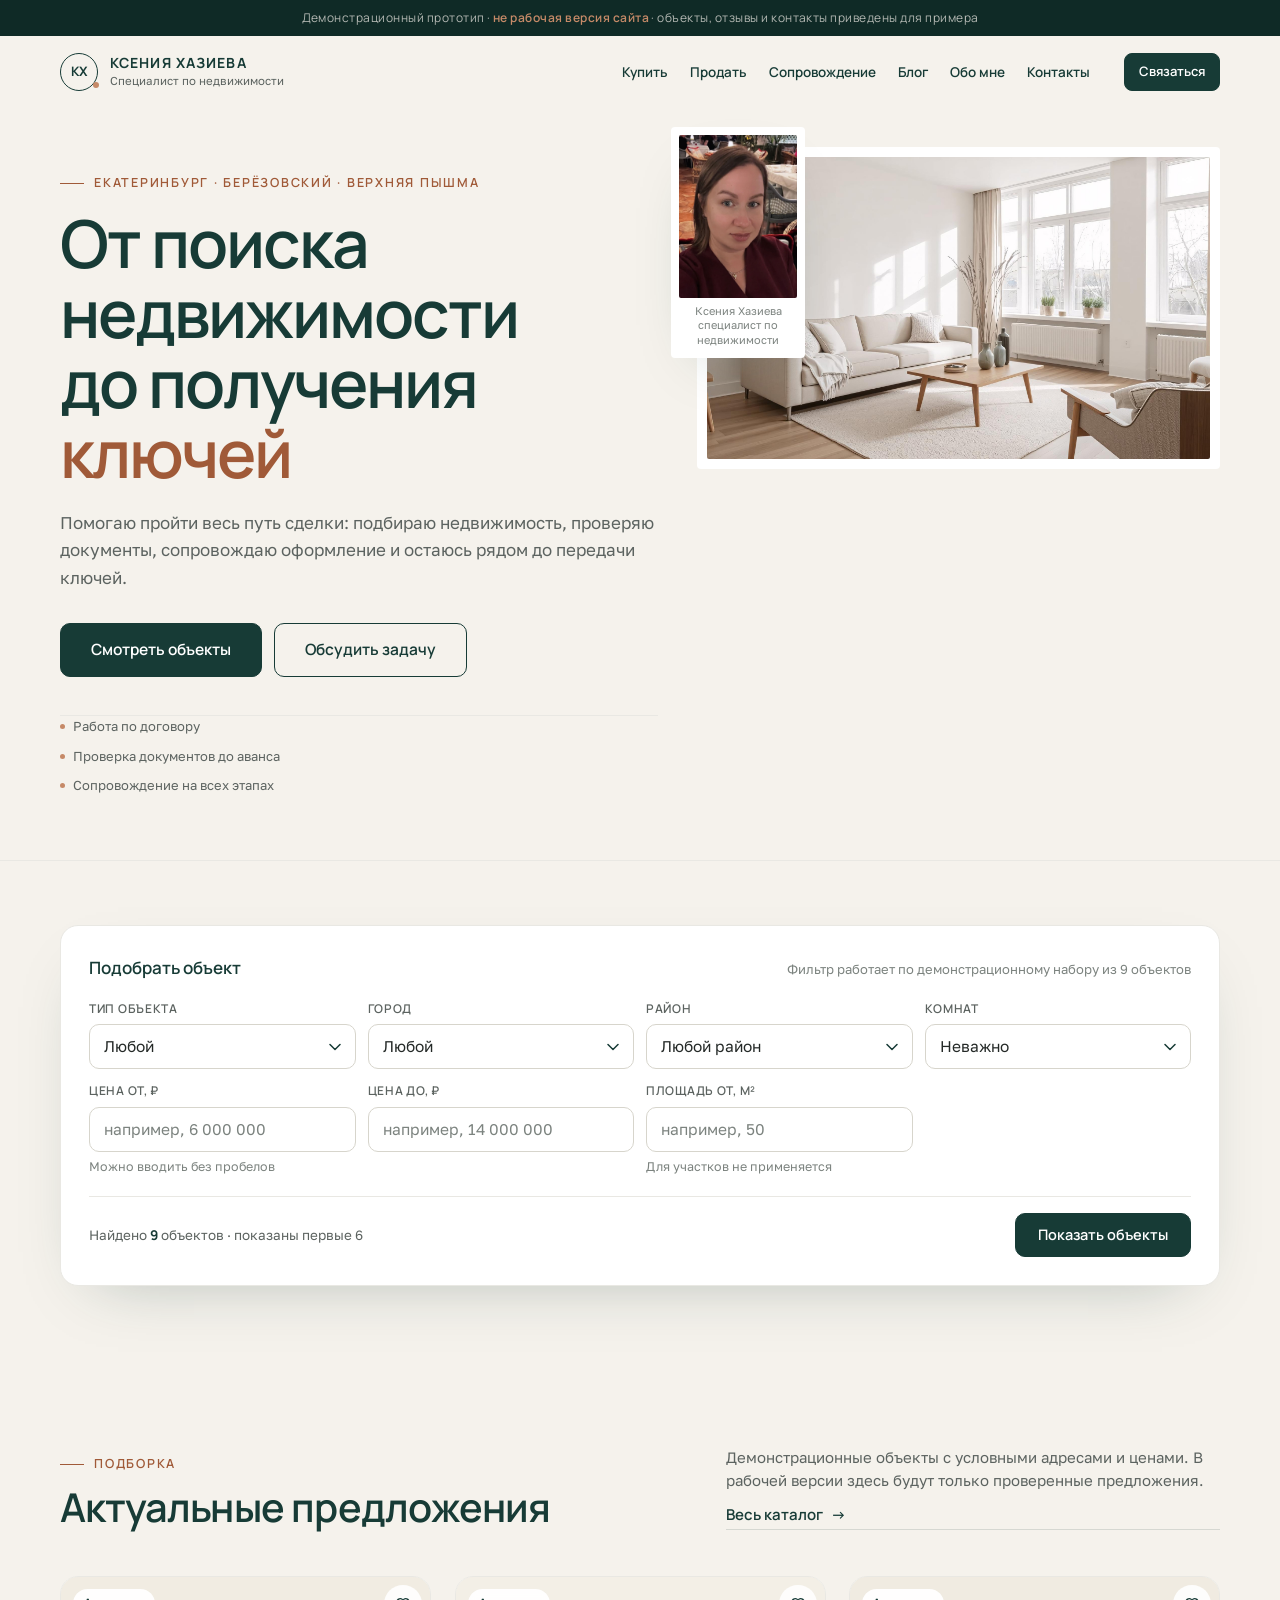
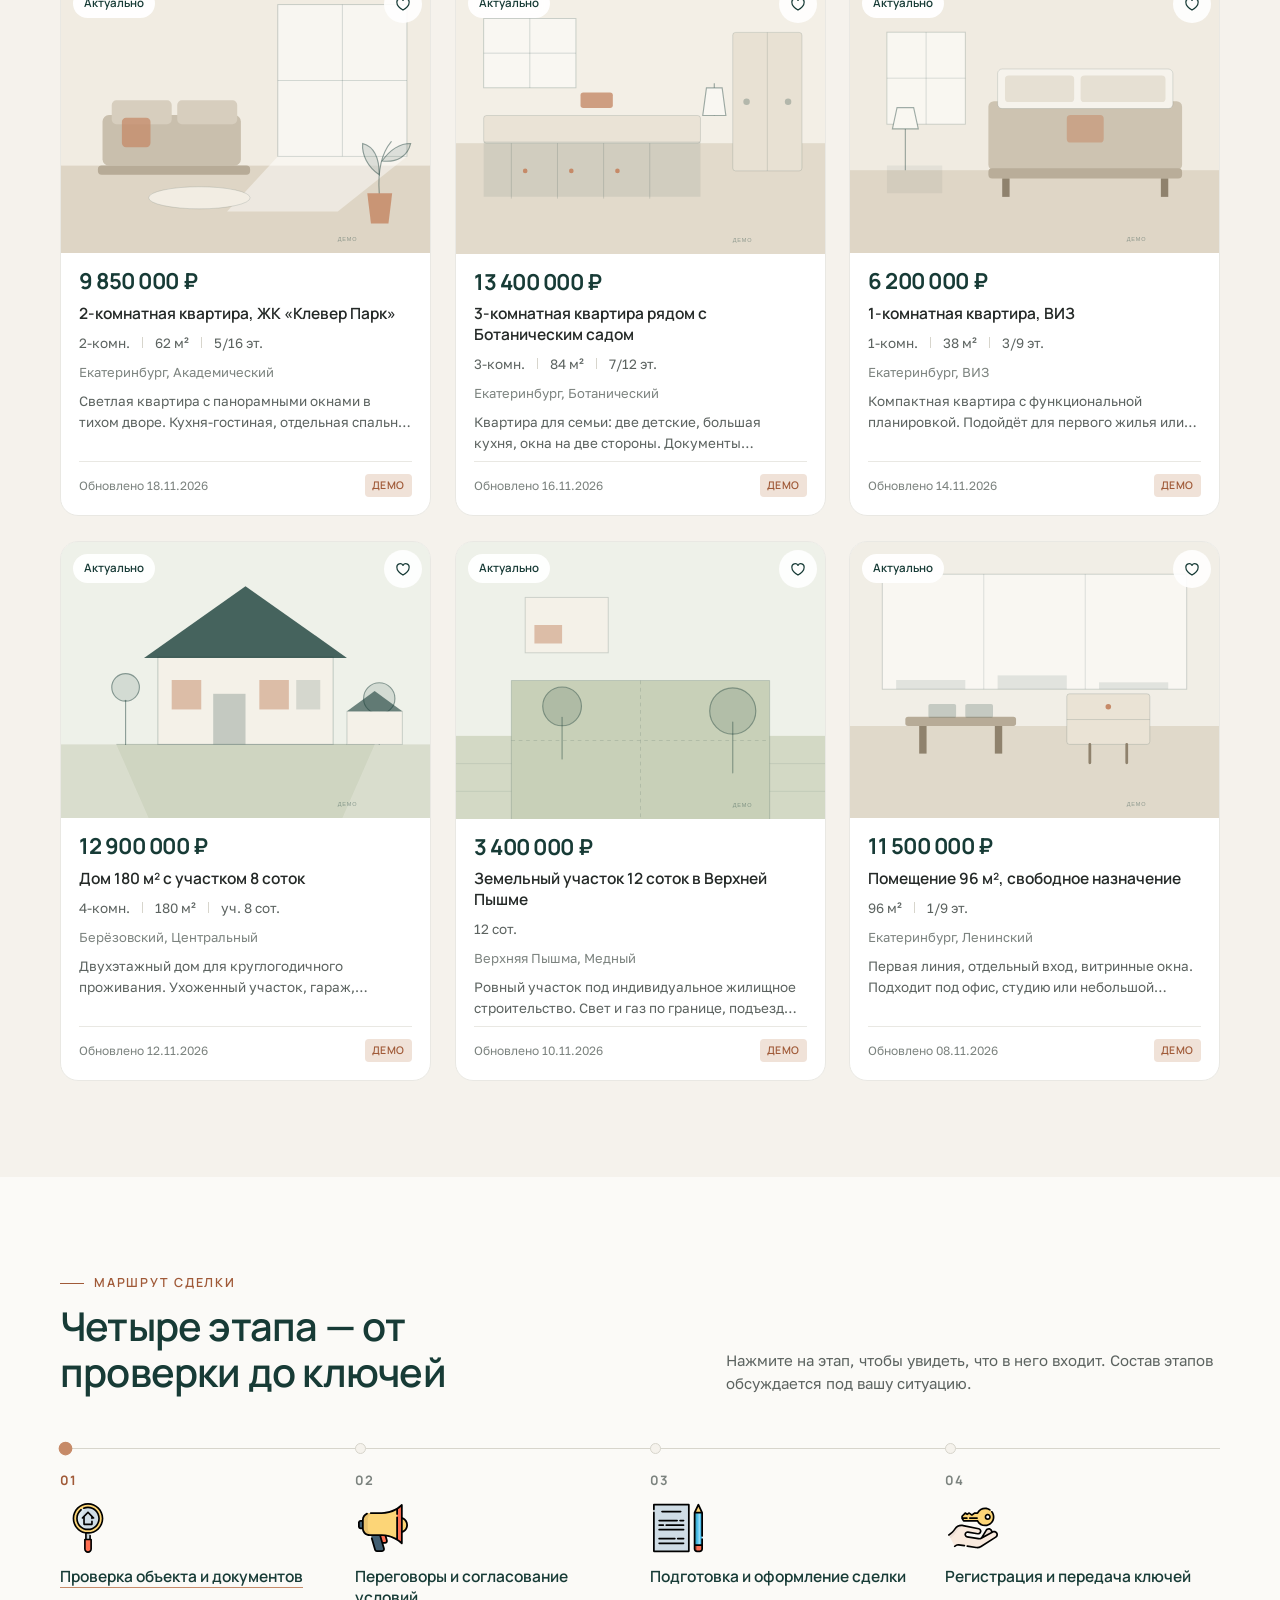
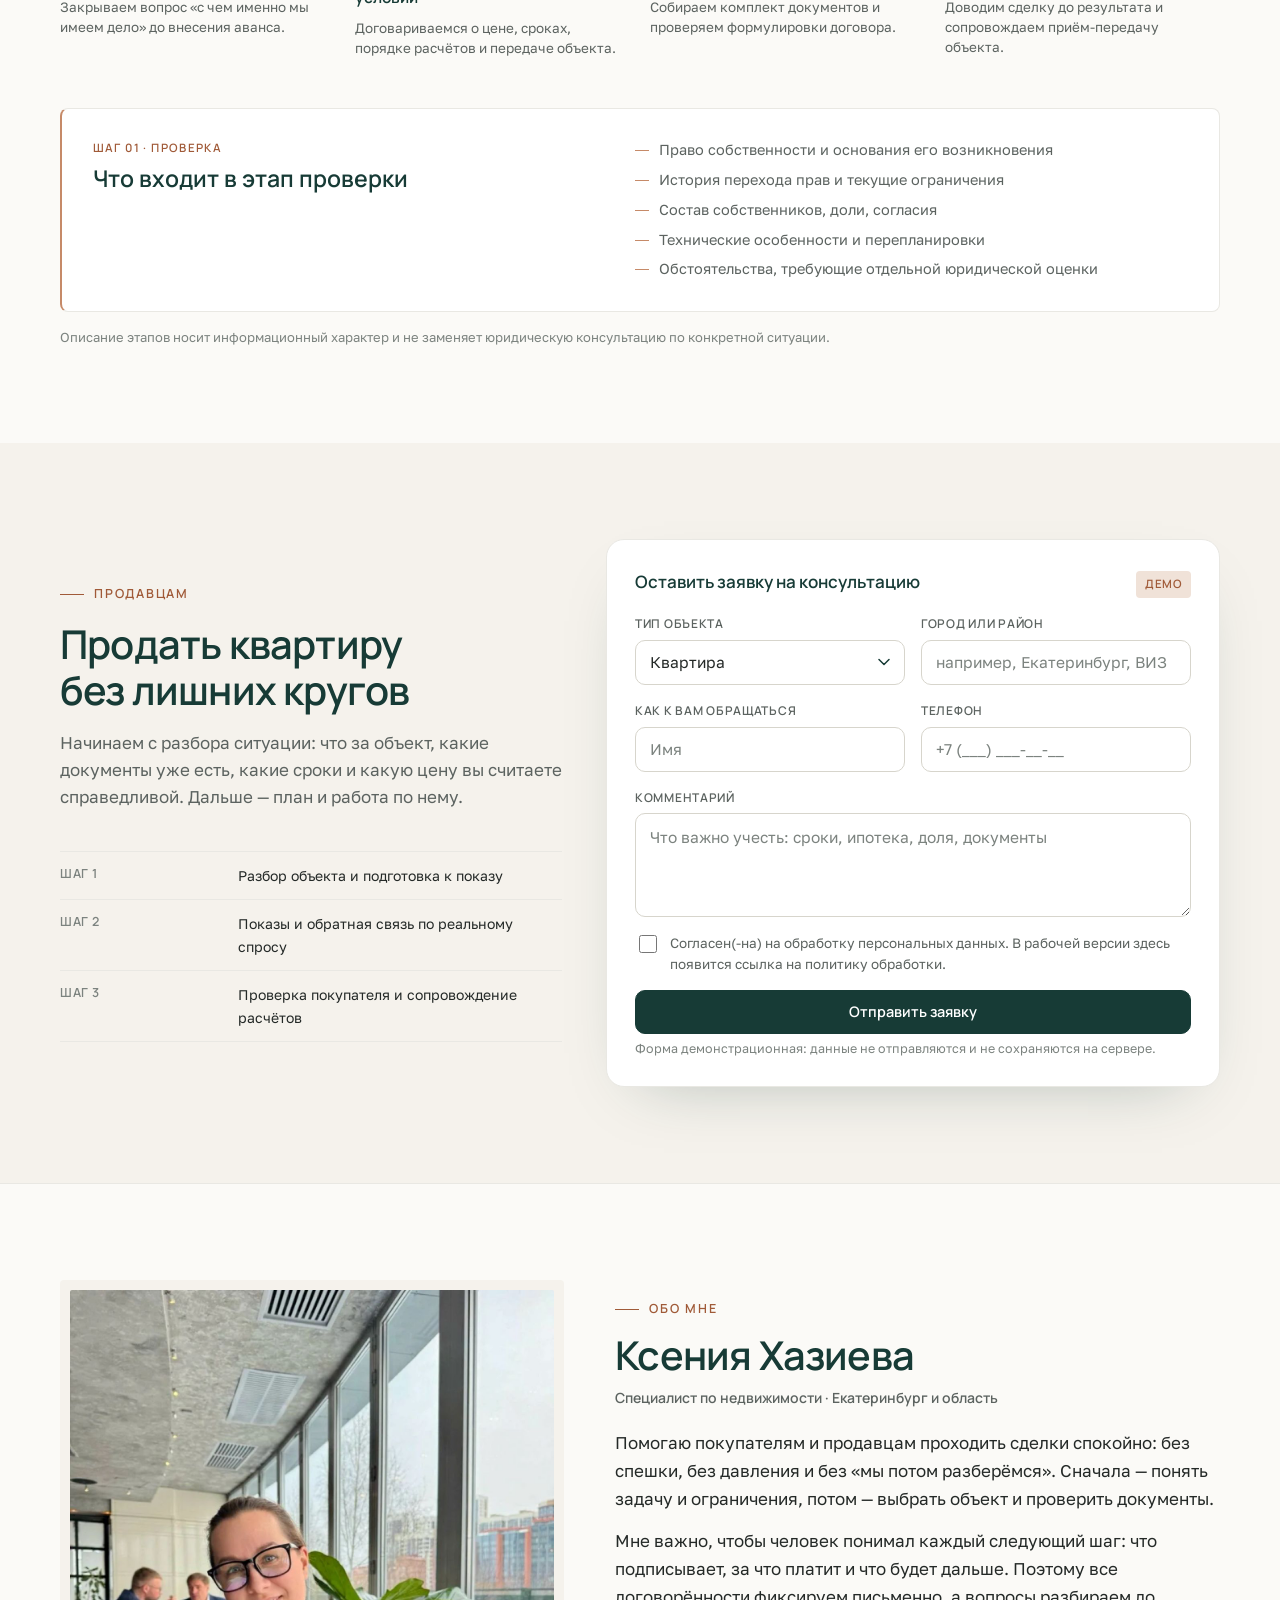
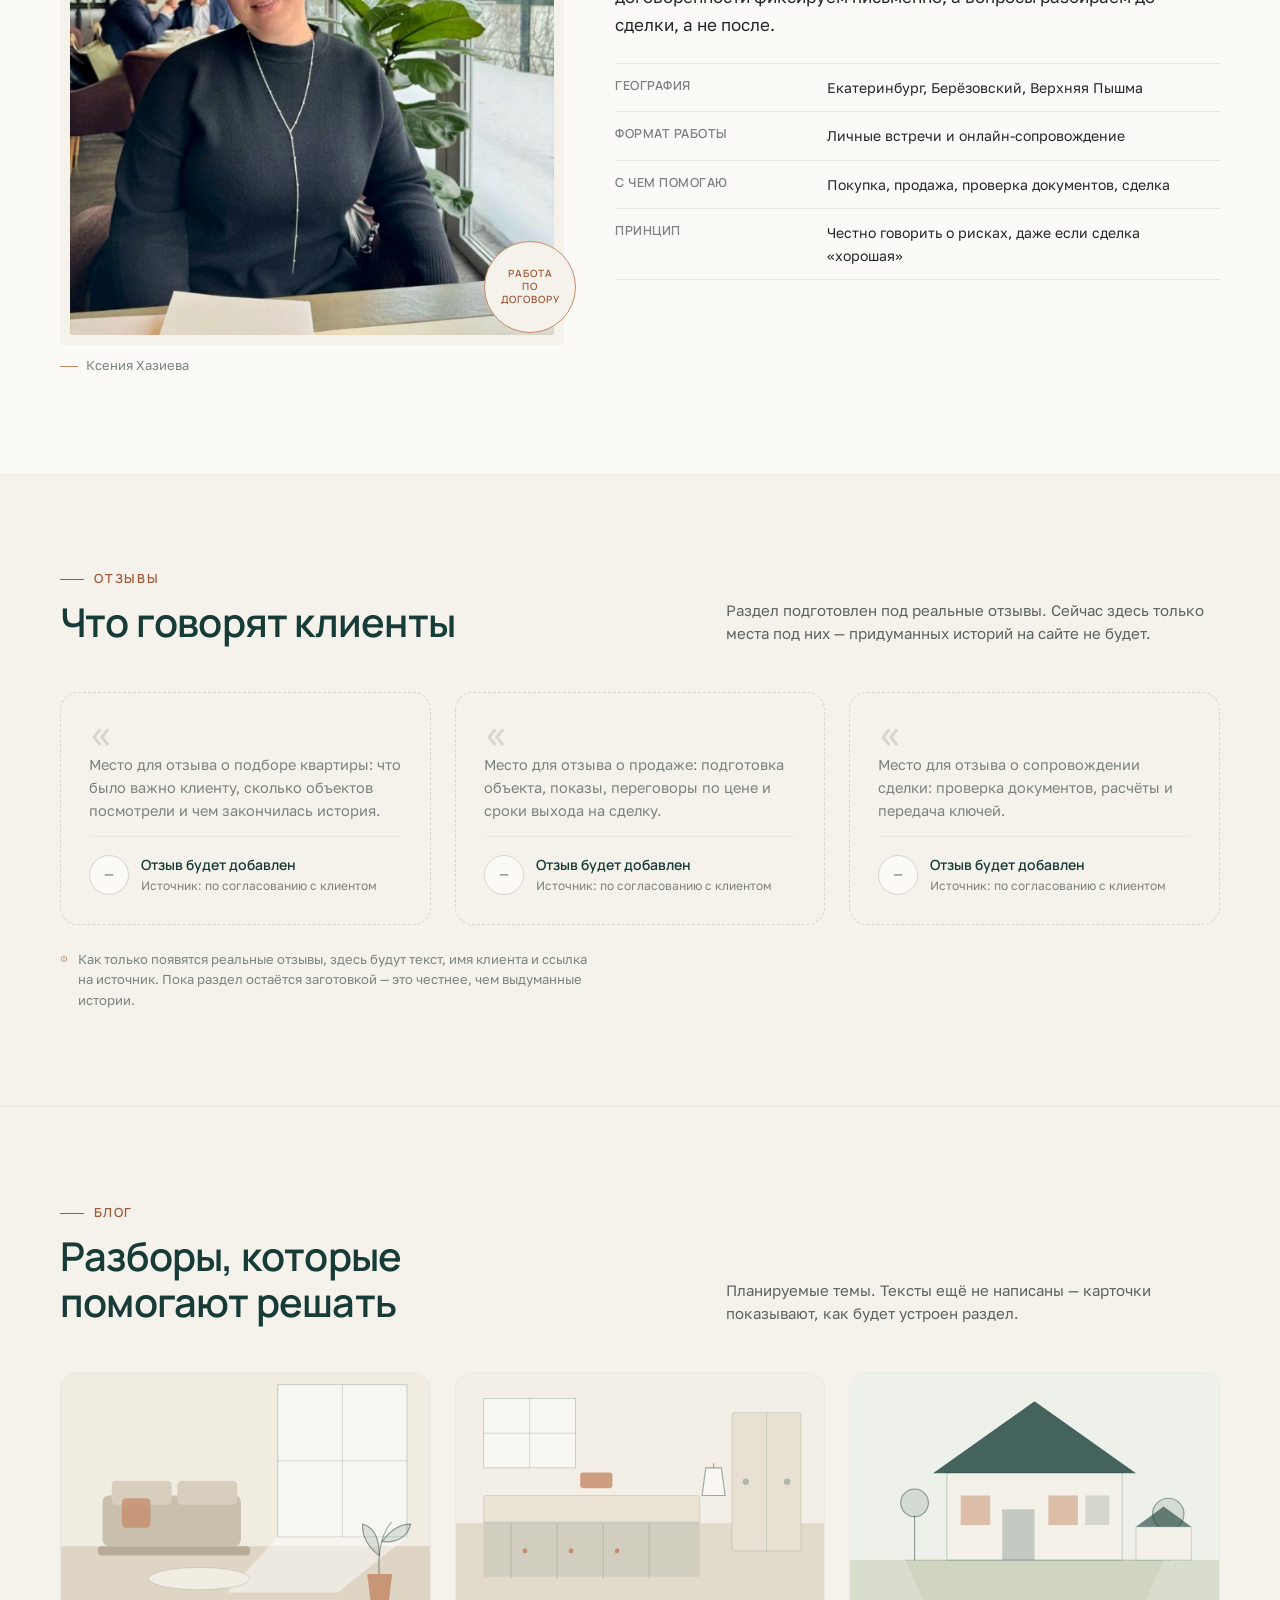
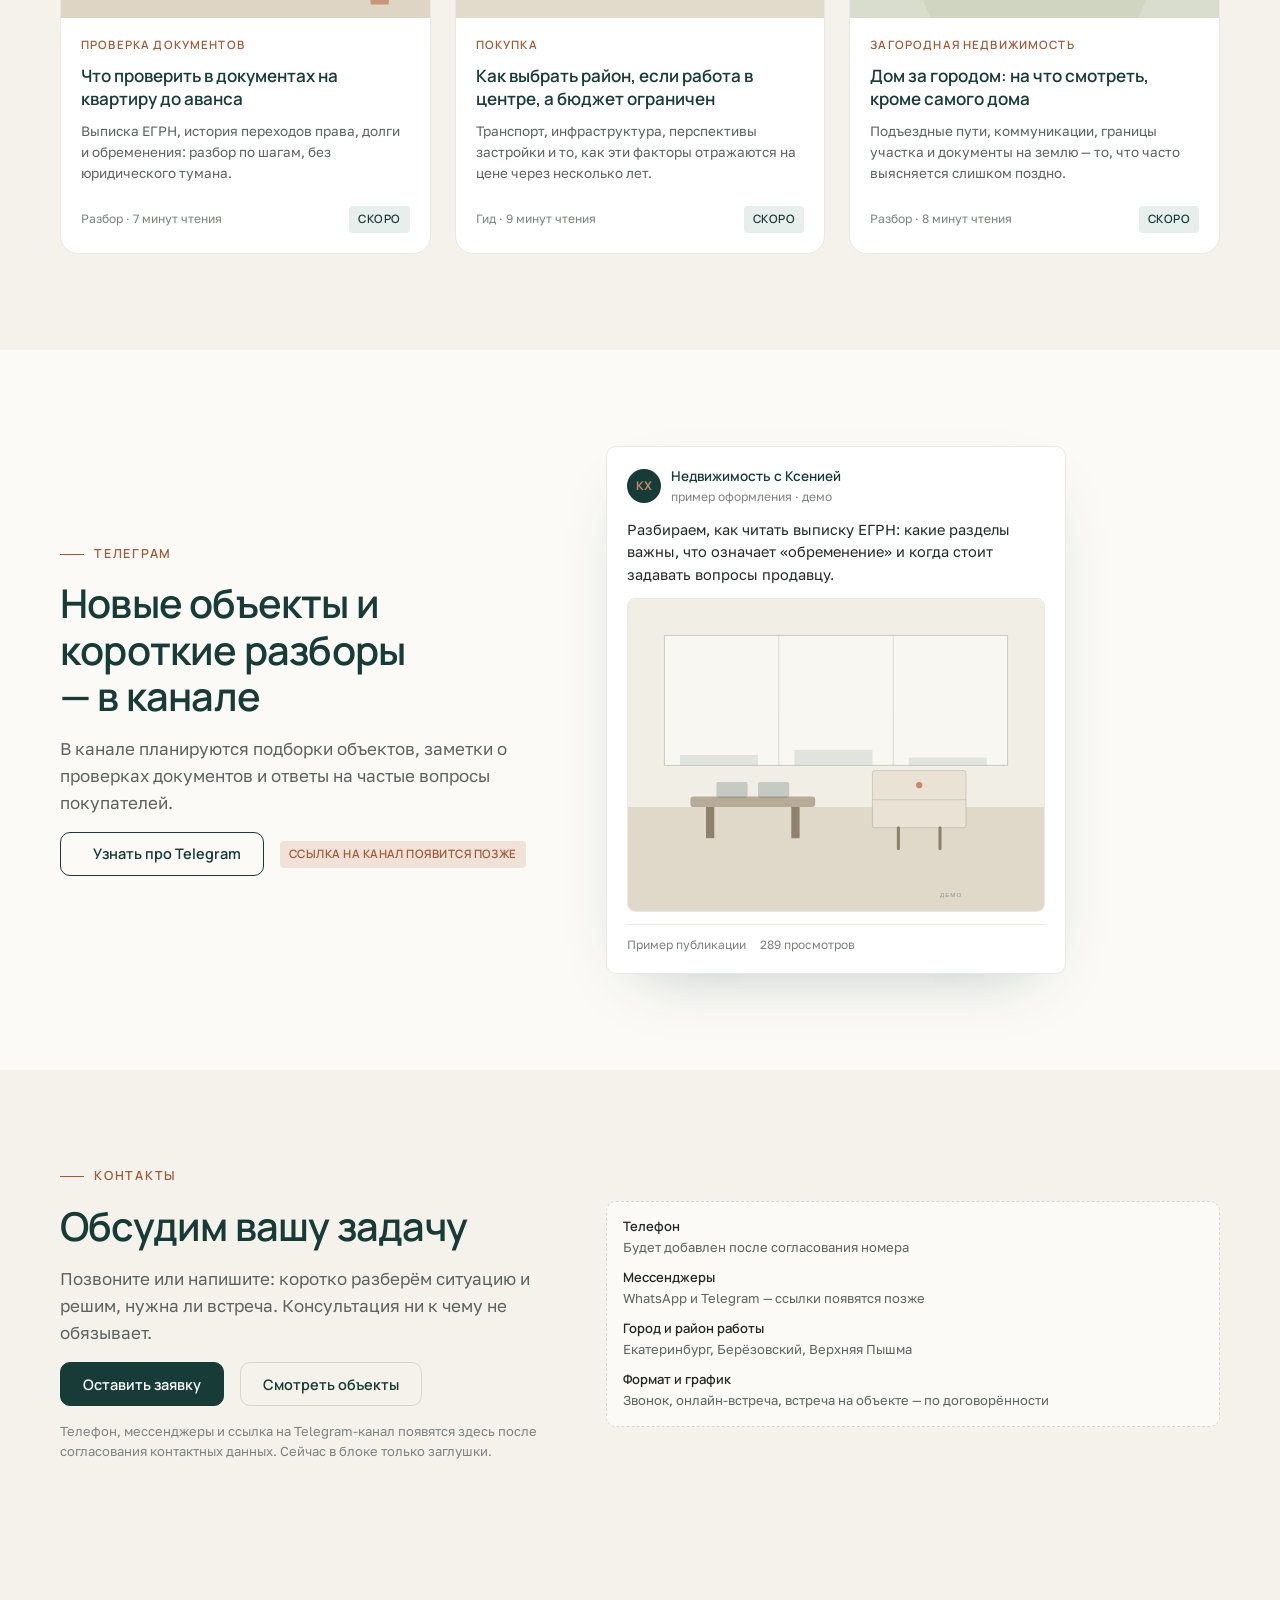
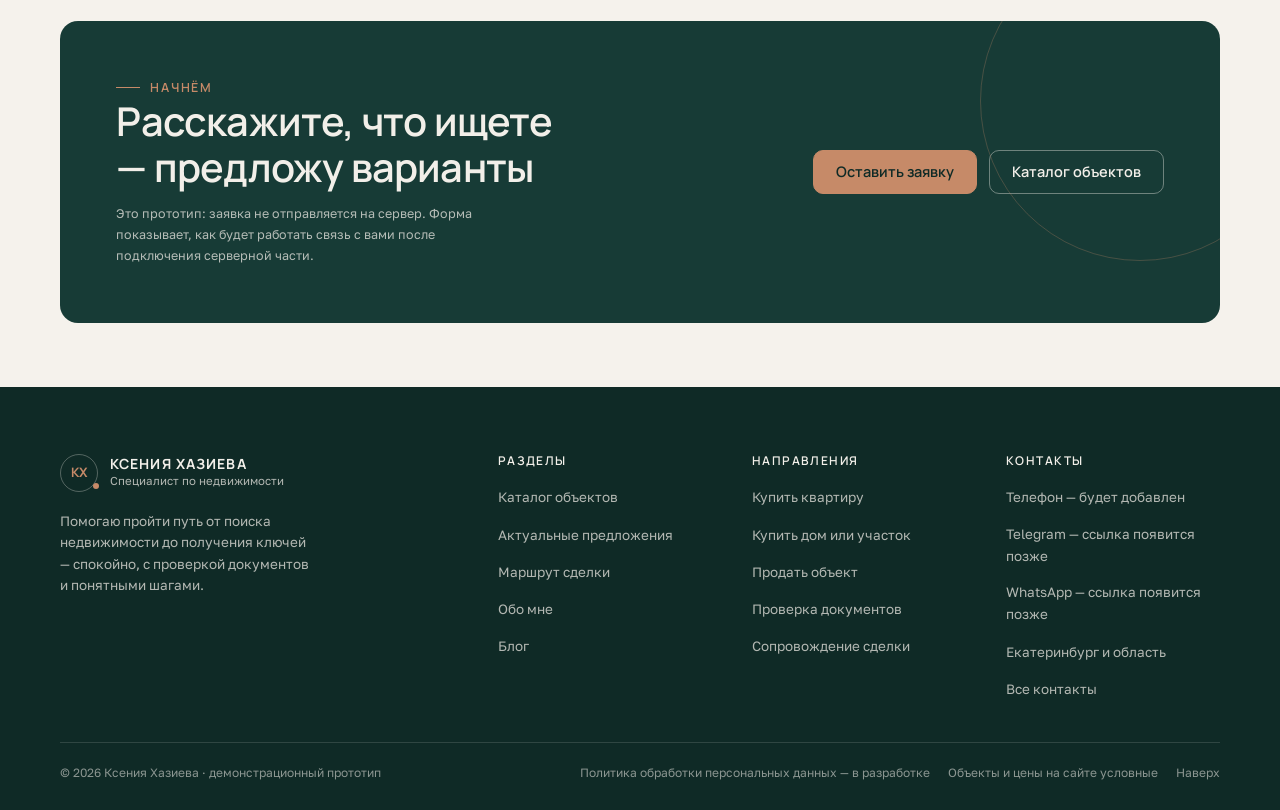
==== commit 4c63c8eb: "Добавил иконки и обновил главную страницу" ====
--- a/prototype/index.html
+++ b/prototype/index.html
@@ -26,7 +26,7 @@
         <span class="brand__mark" aria-hidden="true">КХ</span>
         <span>
           <span class="brand__name">Ксения Хазиева</span>
-          <span class="brand__role">Специалист по недвижимости 1455</span>
+          <span class="brand__role">Специалист по недвижимости</span>
         </span>
       </a>
 
@@ -238,14 +238,14 @@
 
           <button class="step" type="button" data-step="2" aria-pressed="false">
             <span class="step__num">03</span>
-            <span class="step__icon" data-icon="contract"></span>
+            <span class="step__icon"> <img src="assets/img/studying-exam-svgrepo-com.svg" alt="" width="40" height="40"></span>
             <span class="step__title">Подготовка и оформление сделки</span>
             <span class="step__text">Собираем комплект документов и проверяем формулировки договора.</span>
           </button>
 
           <button class="step" type="button" data-step="3" aria-pressed="false">
             <span class="step__num">04</span>
-            <span class="step__icon" data-icon="keys"></span>
+            <span class="step__icon"> <img src="assets/img/closing-close-svgrepo-com.svg" alt="" width="40" height="40"></span>
             <span class="step__title">Регистрация и передача ключей</span>
             <span class="step__text">Доводим сделку до результата и сопровождаем приём-передачу объекта.</span>
           </button>
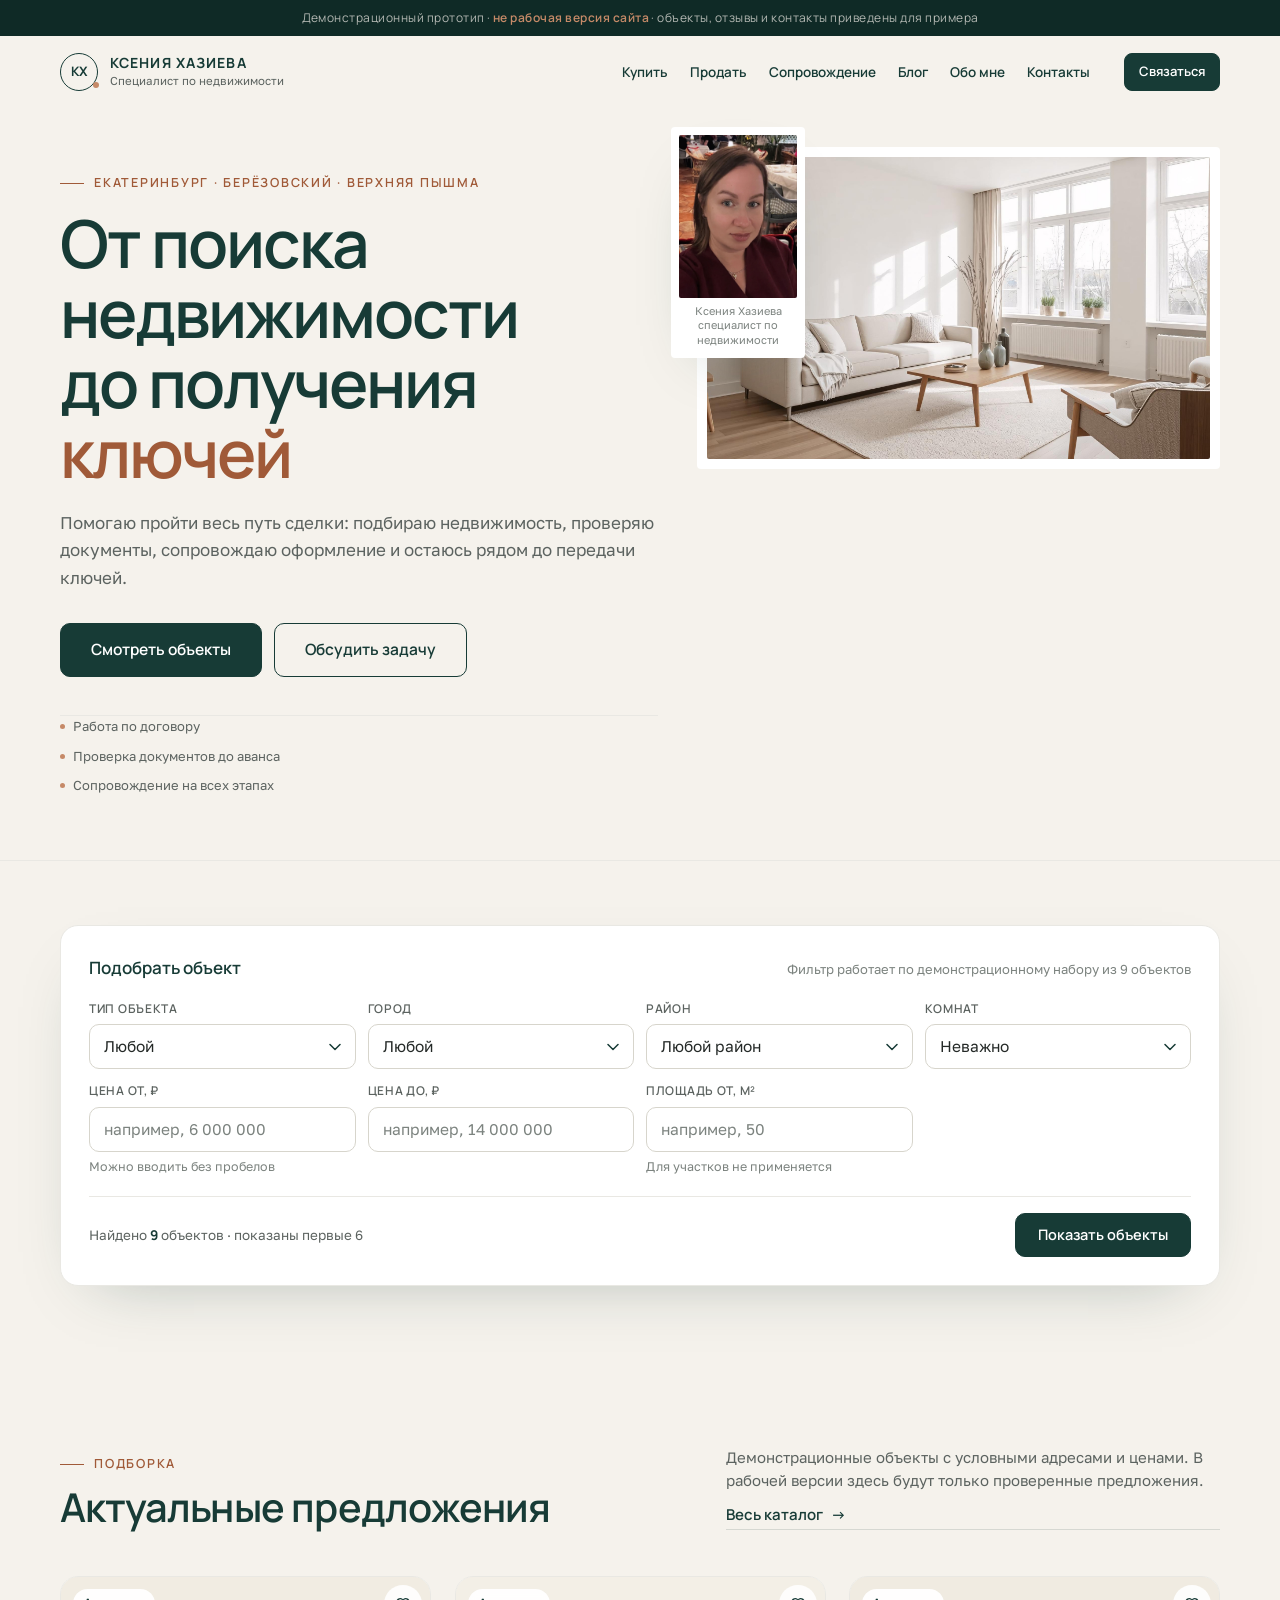
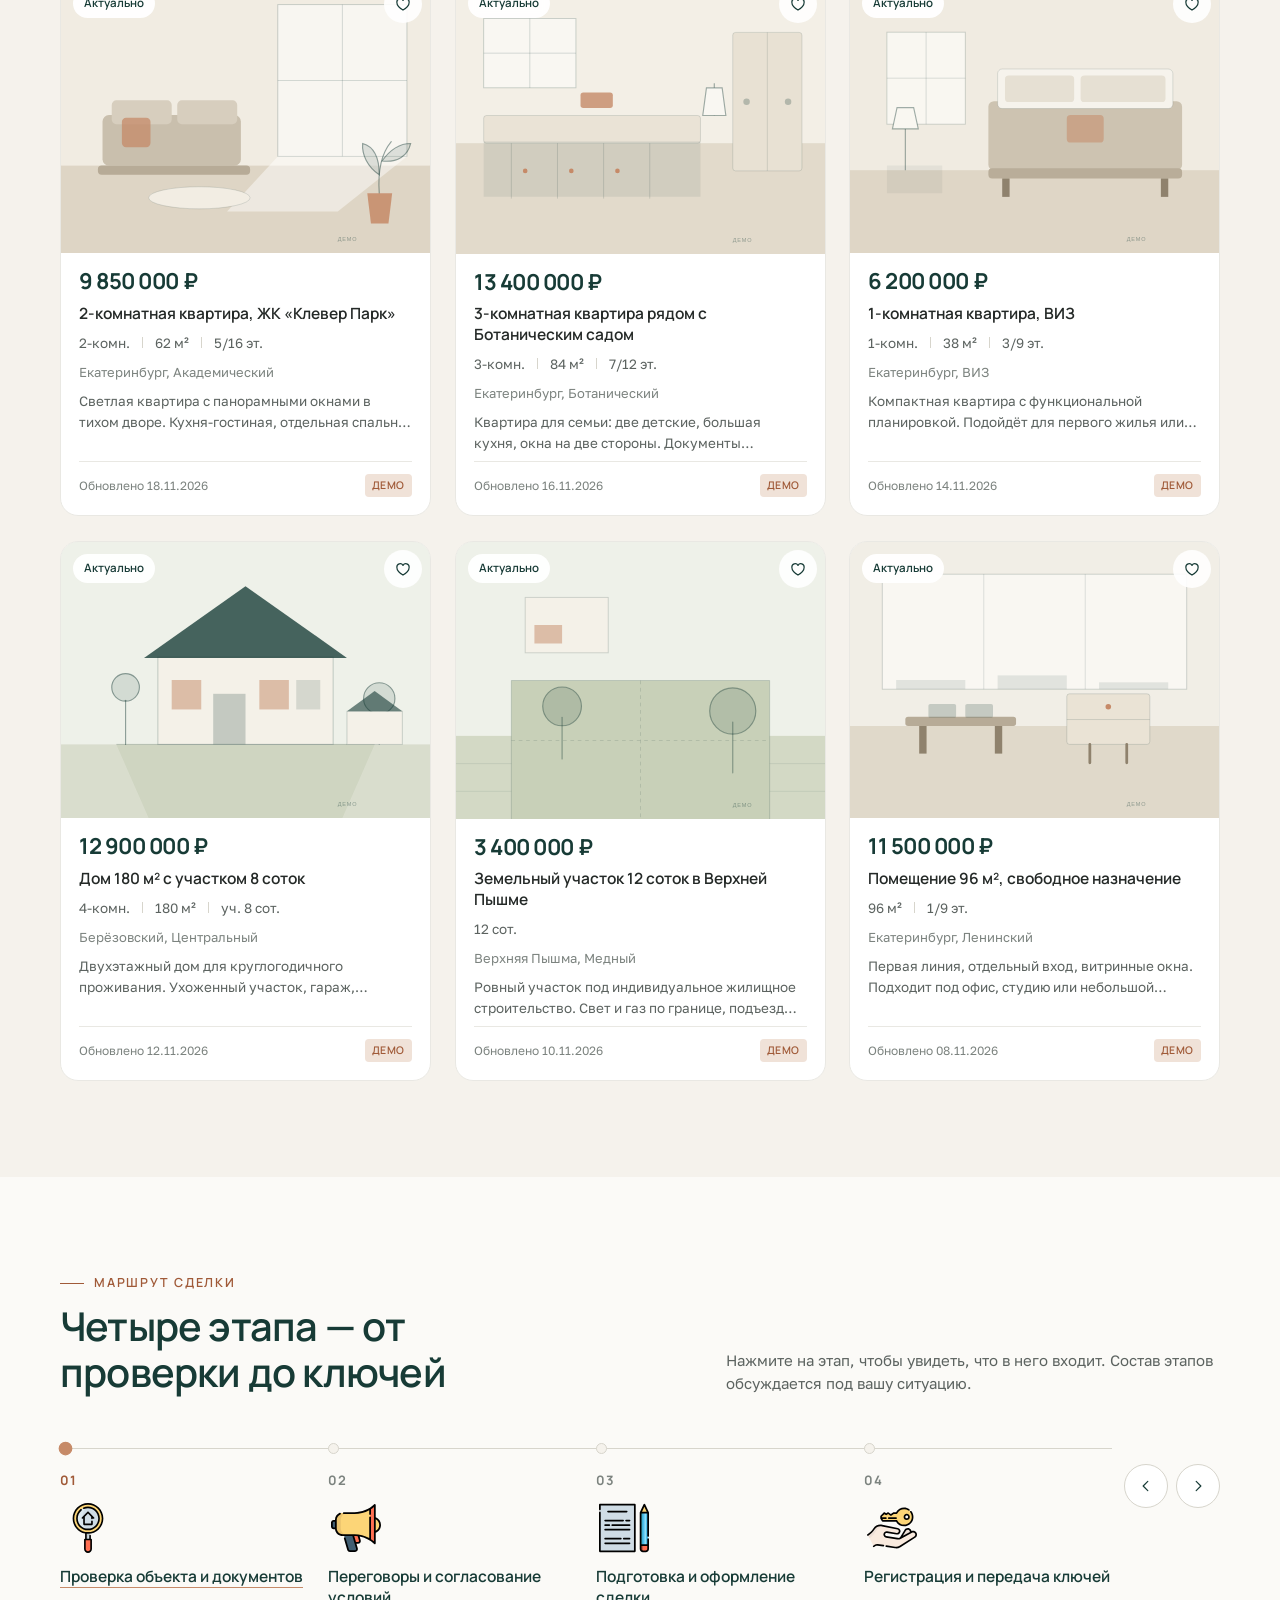
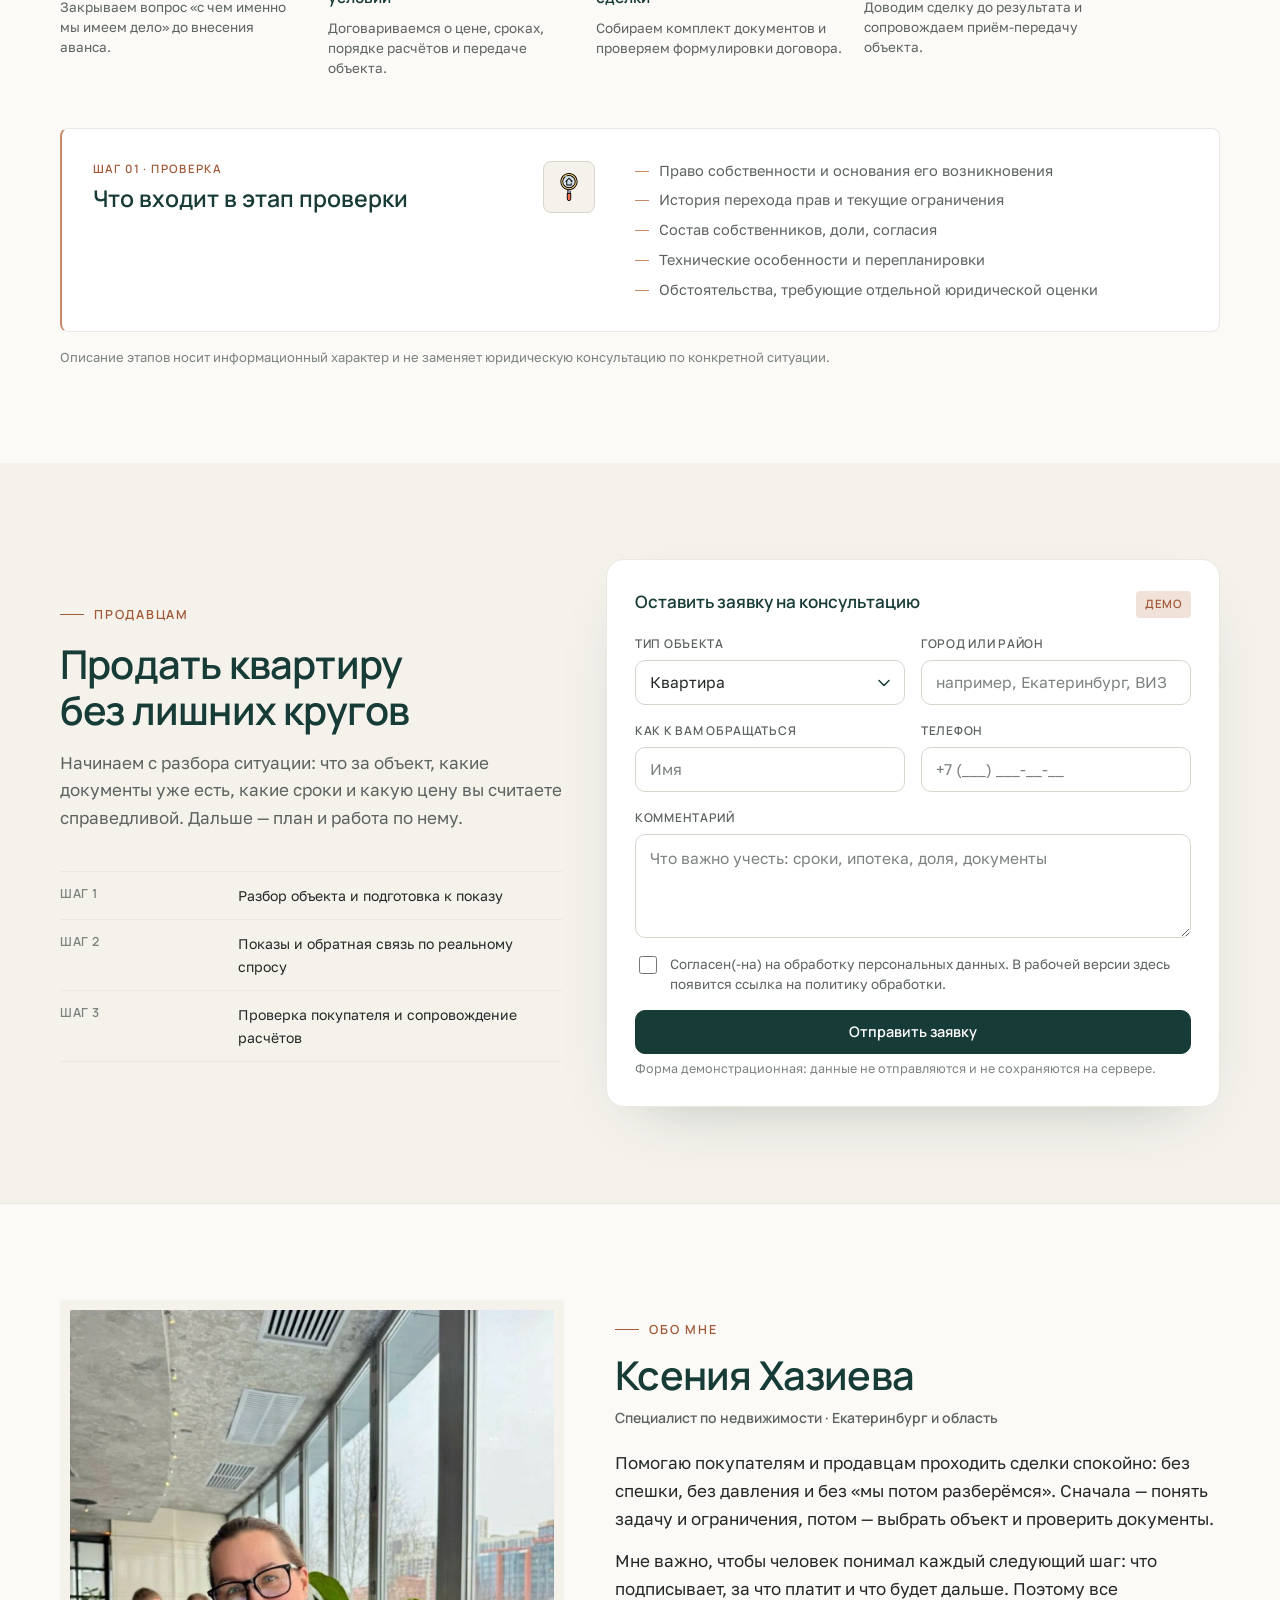
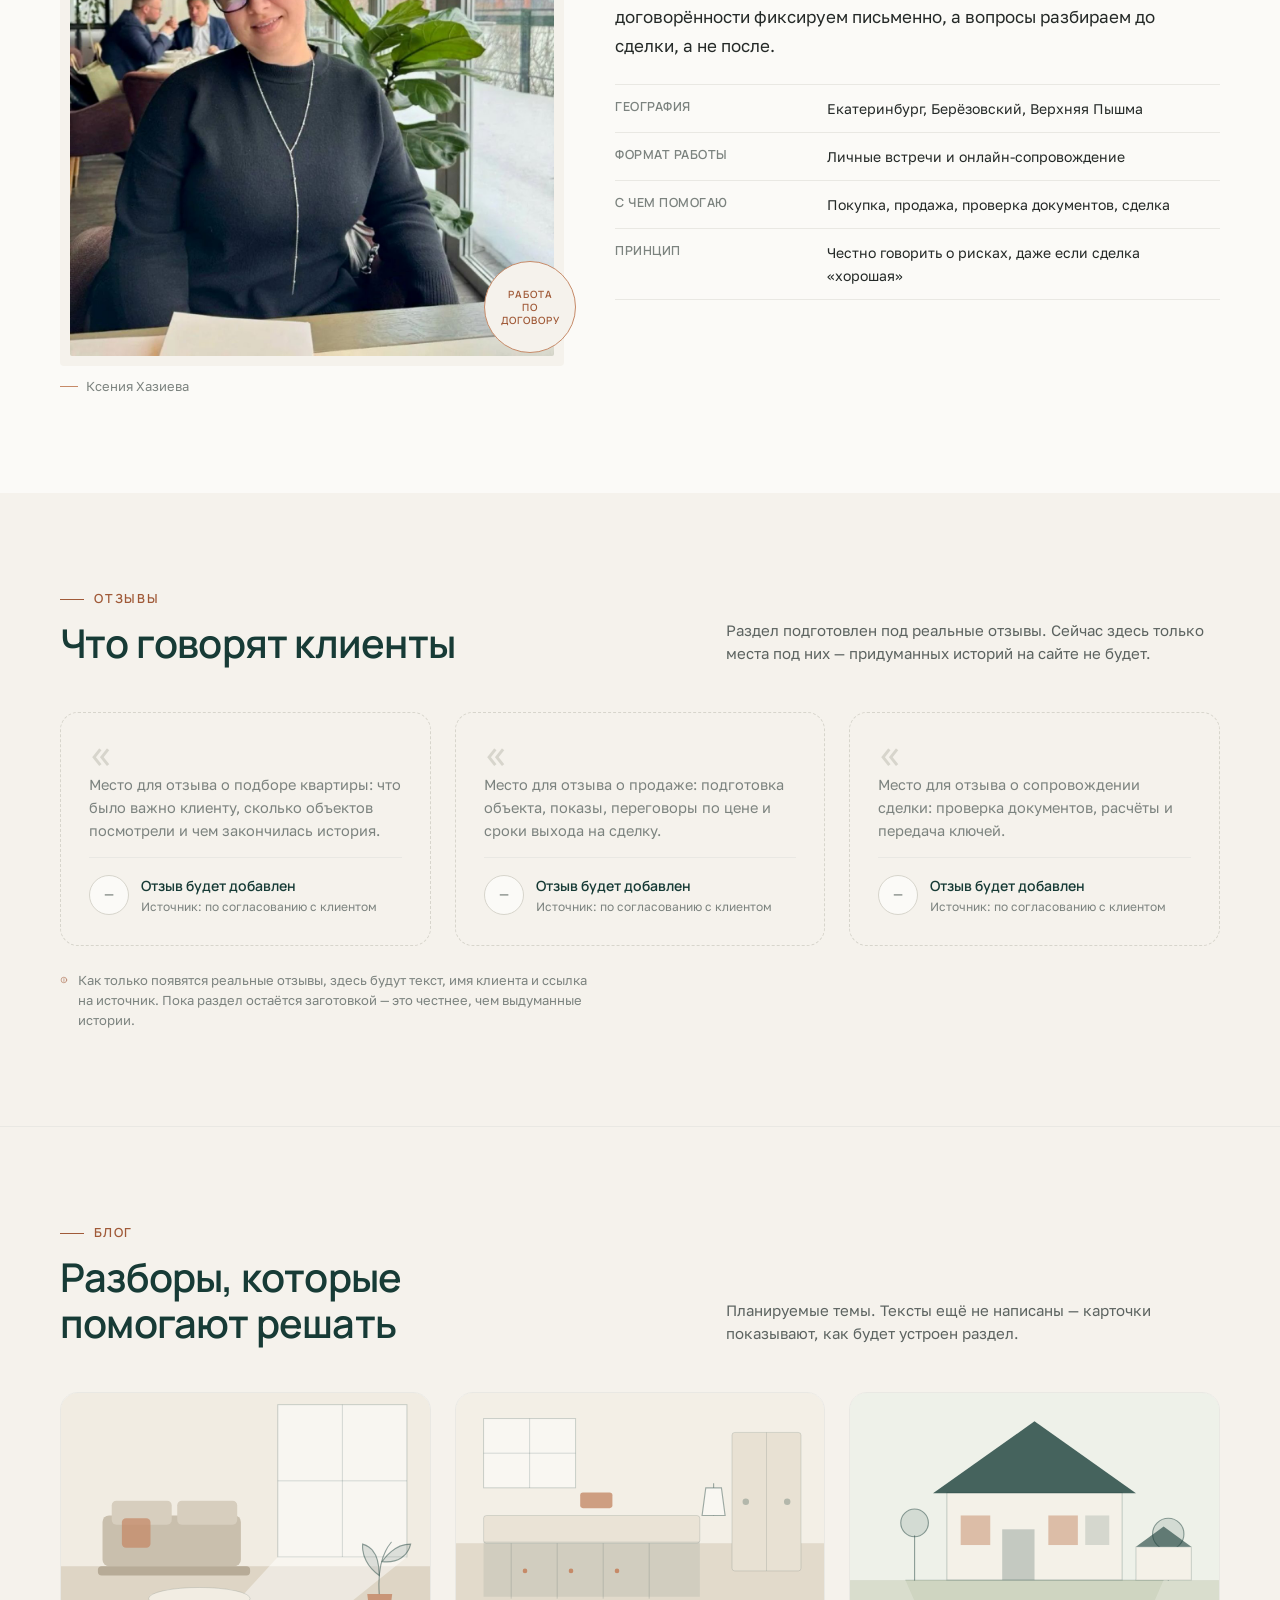
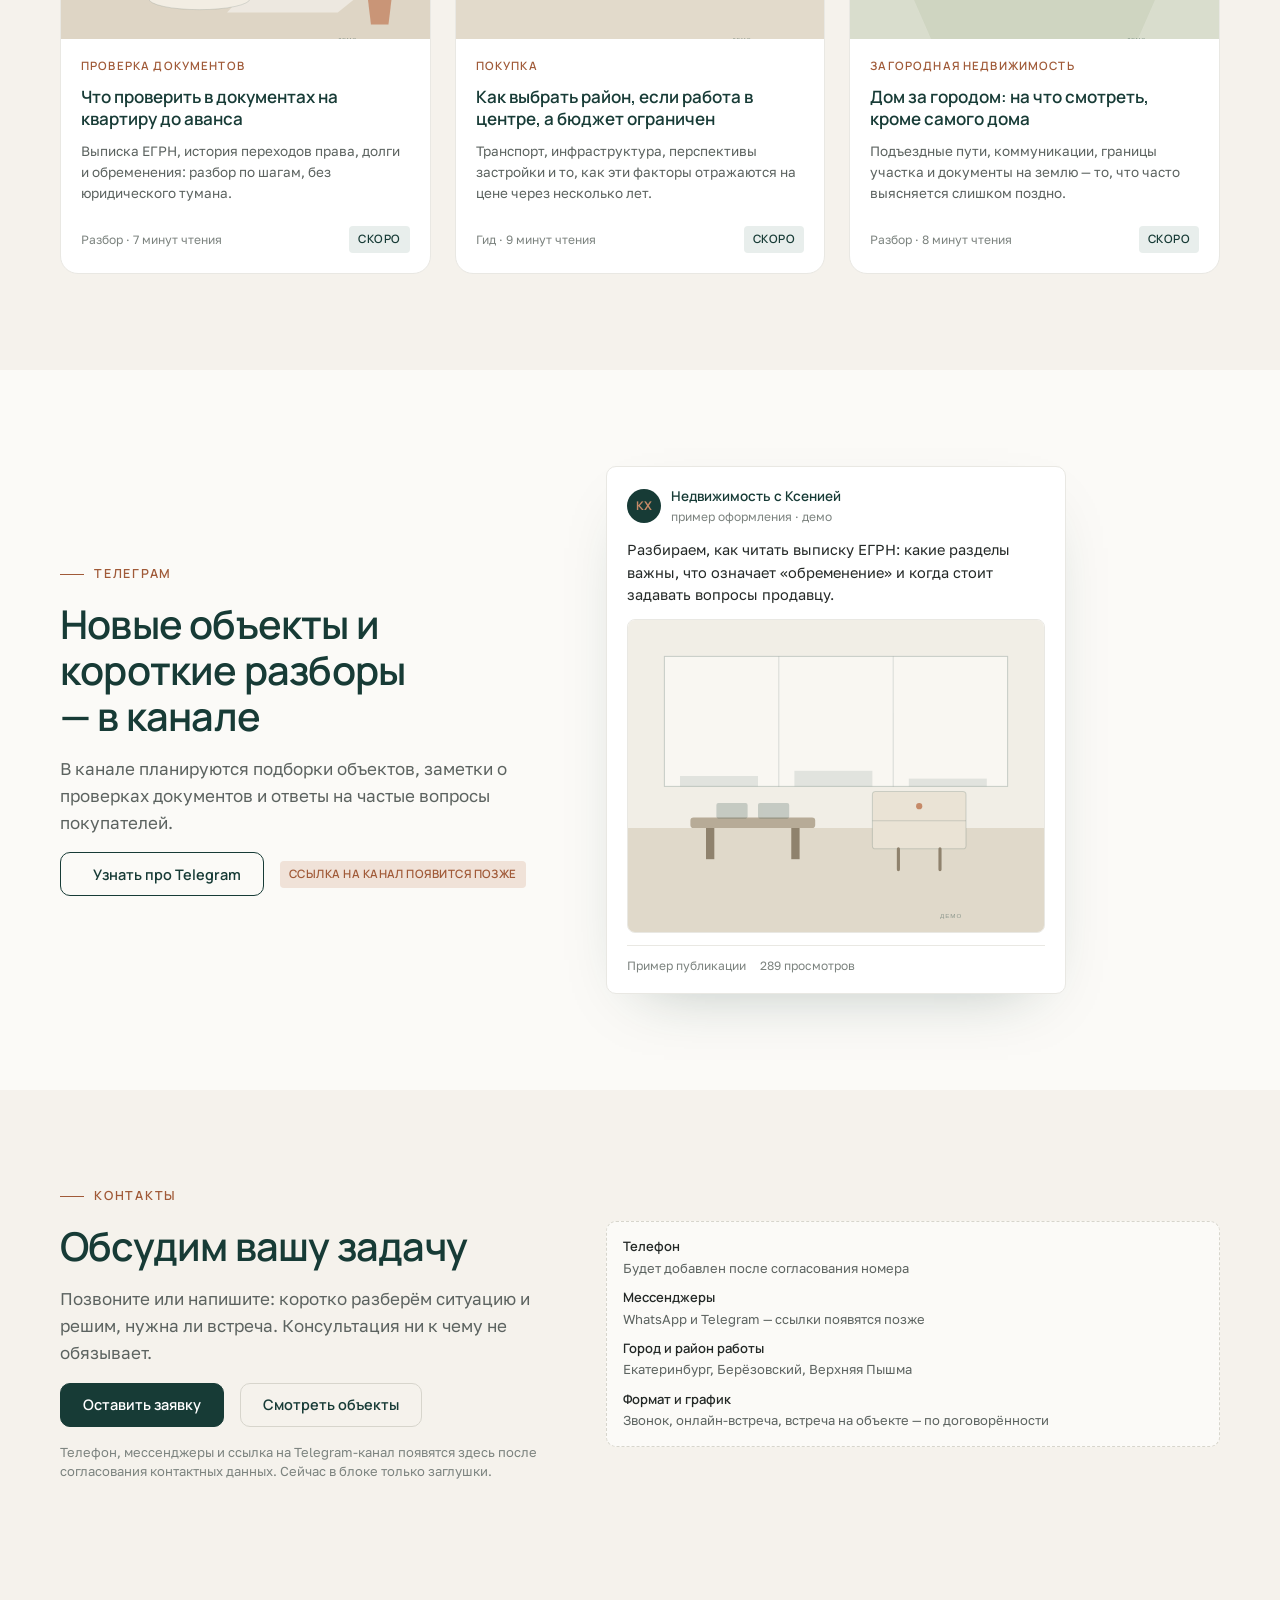
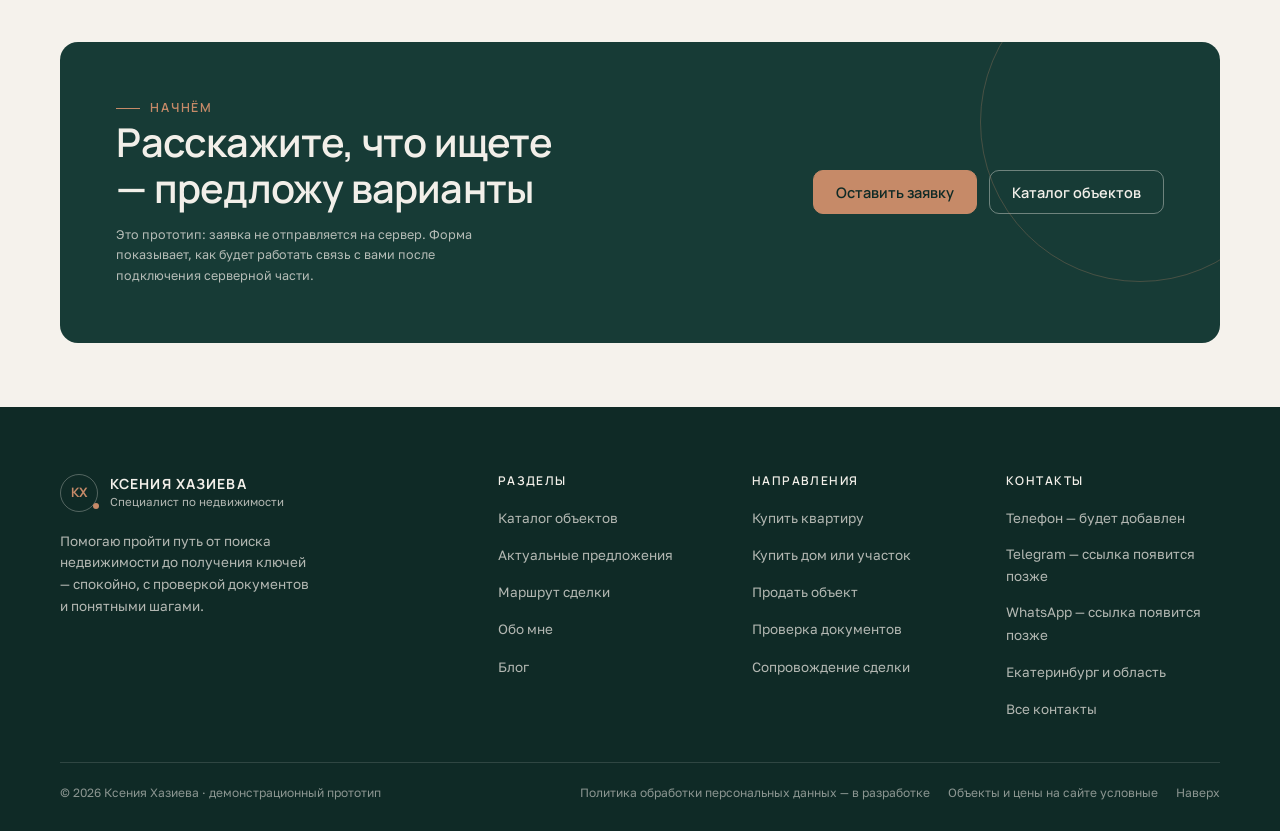
==== commit 94402251: "Стрелки листания этапов сделки и боковой задник из фото зданий" ====
--- a/prototype/index.html
+++ b/prototype/index.html
@@ -221,34 +221,47 @@
           </div>
         </div>
 
-        <div class="route" role="group" aria-label="Этапы сделки">
-          <button class="step" type="button" data-step="0" aria-pressed="false">
-            <span class="step__num">01</span>
-            <span class="step__icon"> <img src="assets/img/house-svgrepo-com.svg" alt="" width="40" height="40"></span>
-            <span class="step__title">Проверка объекта и документов</span>
-            <span class="step__text">Закрываем вопрос «с чем именно мы имеем дело» до внесения аванса.</span>
-          </button>
-
-          <button class="step" type="button" data-step="1" aria-pressed="false">
-            <span class="step__num">02</span>
-            <span class="step__icon"> <img src="assets/img/demostration-horn-svgrepo-com.svg" alt="" width="40" height="40"></span>
-            <span class="step__title">Переговоры и согласование условий</span>
-            <span class="step__text">Договариваемся о цене, сроках, порядке расчётов и передаче объекта.</span>
-          </button>
-
-          <button class="step" type="button" data-step="2" aria-pressed="false">
-            <span class="step__num">03</span>
-            <span class="step__icon"> <img src="assets/img/studying-exam-svgrepo-com.svg" alt="" width="40" height="40"></span>
-            <span class="step__title">Подготовка и оформление сделки</span>
-            <span class="step__text">Собираем комплект документов и проверяем формулировки договора.</span>
-          </button>
-
-          <button class="step" type="button" data-step="3" aria-pressed="false">
-            <span class="step__num">04</span>
-            <span class="step__icon"> <img src="assets/img/closing-close-svgrepo-com.svg" alt="" width="40" height="40"></span>
-            <span class="step__title">Регистрация и передача ключей</span>
-            <span class="step__text">Доводим сделку до результата и сопровождаем приём-передачу объекта.</span>
-          </button>
+        <div class="route-wrap">
+          <div class="route" role="group" aria-label="Этапы сделки">
+            <button class="step" type="button" data-step="0" aria-pressed="false">
+              <span class="step__num">01</span>
+              <span class="step__icon"> <img src="assets/img/house-svgrepo-com.svg" alt="" width="40" height="40"></span>
+              <span class="step__title">Проверка объекта и документов</span>
+              <span class="step__text">Закрываем вопрос «с чем именно мы имеем дело» до внесения аванса.</span>
+            </button>
+
+            <button class="step" type="button" data-step="1" aria-pressed="false">
+              <span class="step__num">02</span>
+              <span class="step__icon"> <img src="assets/img/demostration-horn-svgrepo-com.svg" alt="" width="40" height="40"></span>
+              <span class="step__title">Переговоры и согласование условий</span>
+              <span class="step__text">Договариваемся о цене, сроках, порядке расчётов и передаче объекта.</span>
+            </button>
+
+            <button class="step" type="button" data-step="2" aria-pressed="false">
+              <span class="step__num">03</span>
+              <span class="step__icon"> <img src="assets/img/studying-exam-svgrepo-com.svg" alt="" width="40" height="40"></span>
+              <span class="step__title">Подготовка и оформление сделки</span>
+              <span class="step__text">Собираем комплект документов и проверяем формулировки договора.</span>
+            </button>
+
+            <button class="step" type="button" data-step="3" aria-pressed="false">
+              <span class="step__num">04</span>
+              <span class="step__icon"> <img src="assets/img/closing-close-svgrepo-com.svg" alt="" width="40" height="40"></span>
+              <span class="step__title">Регистрация и передача ключей</span>
+              <span class="step__text">Доводим сделку до результата и сопровождаем приём-передачу объекта.</span>
+            </button>
+          </div>
+
+          <div class="route__nav">
+            <button class="route__arrow" type="button" data-step-prev aria-controls="route-detail"
+                    aria-label="Предыдущий этап">
+              <span data-icon="chevron-left" aria-hidden="true"></span>
+            </button>
+            <button class="route__arrow" type="button" data-step-next aria-controls="route-detail"
+                    aria-label="Следующий этап">
+              <span data-icon="chevron-right" aria-hidden="true"></span>
+            </button>
+          </div>
         </div>
 
         <div class="route-detail" id="route-detail" role="region" aria-live="polite" aria-label="Подробности выбранного этапа"></div>
--- a/prototype/assets/css/site.css
+++ b/prototype/assets/css/site.css
@@ -146,6 +146,45 @@
   max-width: var(--container-max);
   margin-inline: auto;
   padding-inline: var(--container-pad);
+}
+
+/* ---------- Боковой задник: фотографии зданий по краям страницы ----------
+   Полосы занимают ровно свободное поле по бокам контейнера, поэтому текст
+   не перекрывают; внутренний край плавно растворяется. Уже 1500px — их нет. */
+@media (min-width: 1500px) {
+  body::before,
+  body::after {
+    content: "";
+    position: fixed;
+    top: 0;
+    bottom: 0;
+    z-index: 0;
+    width: min(calc((100vw - var(--container-max)) / 2), 360px);
+    background-image: url("../img/building-facade.jpg");
+    background-size: cover;
+    background-repeat: no-repeat;
+    filter: saturate(0.72) contrast(0.96) brightness(1.03);
+    opacity: 0.85;
+    pointer-events: none;
+  }
+  body::before {
+    left: 0;
+    background-position: 62% center;
+    -webkit-mask-image: linear-gradient(to right, #000 30%, rgba(0, 0, 0, 0) 100%);
+    mask-image: linear-gradient(to right, #000 30%, rgba(0, 0, 0, 0) 100%);
+  }
+  body::after {
+    right: 0;
+    /* Правый край — тот же кадр, но зеркальный и с другим кропом: читается
+       как другой ракурс. Маска задана в локальных координатах, поэтому после
+       scaleX(-1) направление градиента обратное — иначе тень ушла бы внутрь. */
+    background-position: 40% center;
+    transform: scaleX(-1);
+    -webkit-mask-image: linear-gradient(to right, #000 30%, rgba(0, 0, 0, 0) 100%);
+    mask-image: linear-gradient(to right, #000 30%, rgba(0, 0, 0, 0) 100%);
+  }
+  /* Служебная полоса прототипа остаётся поверх задника */
+  .proto-bar { position: relative; z-index: 1; }
 }
 
 .section { padding-block: var(--section-y); }
@@ -664,6 +703,33 @@
 .listing-skeleton__line--short { width: 45%; }
 
 /* ---------- Маршрут сделки / таймлайн ---------- */
+/* Строка этапов + стрелки «назад / вперёд» в той же строке */
+.route-wrap {
+  display: grid;
+  grid-template-columns: minmax(0, 1fr) auto;
+  gap: var(--sp-3);
+  align-items: start;
+}
+.route__nav {
+  display: flex;
+  gap: var(--sp-2);
+  padding-top: 22px;
+}
+.route__arrow {
+  width: var(--tap);
+  height: var(--tap);
+  display: grid;
+  place-items: center;
+  border: 1px solid var(--c-line-strong);
+  border-radius: 50%;
+  background: var(--c-white);
+  color: var(--c-green-800);
+  transition: border-color var(--dur-fast) var(--ease), color var(--dur-fast) var(--ease),
+              transform var(--dur-fast) var(--ease);
+}
+.route__arrow svg { width: 18px; height: 18px; }
+.route__arrow:hover { border-color: var(--c-terracotta); color: var(--c-terracotta-ink); }
+.route__arrow:active { transform: translateY(1px); }
 .route {
   position: relative;
   display: grid;
@@ -761,6 +827,27 @@
   line-height: 1.3;
   margin-top: 6px;
 }
+
+/* Шапка карточки: текст этапа слева, его иконка справа */
+.route-detail__head {
+  display: flex;
+  align-items: center;
+  justify-content: space-between;
+  gap: var(--sp-5);
+}
+.route-detail__head-text { min-width: 0; }
+.route-detail__icon {
+  flex: none;
+  width: 52px; height: 52px;
+  display: grid; place-items: center;
+  border: 1px solid var(--c-line-strong);
+  border-radius: var(--r-sm);
+  background: var(--c-milk);
+  color: var(--c-green-800);
+}
+.route-detail__icon svg,
+.route-detail__icon img { width: 28px; height: 28px; }
+.route-detail__icon img { object-fit: contain; }
 .route-detail__list { display: grid; gap: 8px; }
 .route-detail__list li {
   display: flex;
@@ -1386,6 +1473,10 @@
   .section__head { grid-template-columns: minmax(0, 1fr); }
   .section__head .head-aside { justify-self: start; }
   .page-head__grid { grid-template-columns: minmax(0, 1fr); }
+  /* До 1024px стрелки этапов не помещаются в одну строку со сеткой —
+     уводим их под этапы и выравниваем по правому краю. */
+  .route-wrap { grid-template-columns: minmax(0, 1fr); gap: var(--sp-4); }
+  .route__nav { padding-top: 0; justify-self: end; }
   .hero__grid { grid-template-columns: minmax(0, 1fr); }
   .hero__media { order: -1; }
   .hero__portrait { width: clamp(104px, 22vw, 150px); top: calc(-1 * clamp(6px, 2vw, 14px)); left: -6px; }
@@ -1457,13 +1548,14 @@
 @media print {
   .site-header, .site-footer, .proto-bar, .drawer, .dialog, .toast { display: none !important; }
   body { background: #fff; }
-}
-
-
-
-
-
-
-
-
-
+  body::before, body::after { display: none !important; }
+}
+
+
+
+
+
+
+
+
+
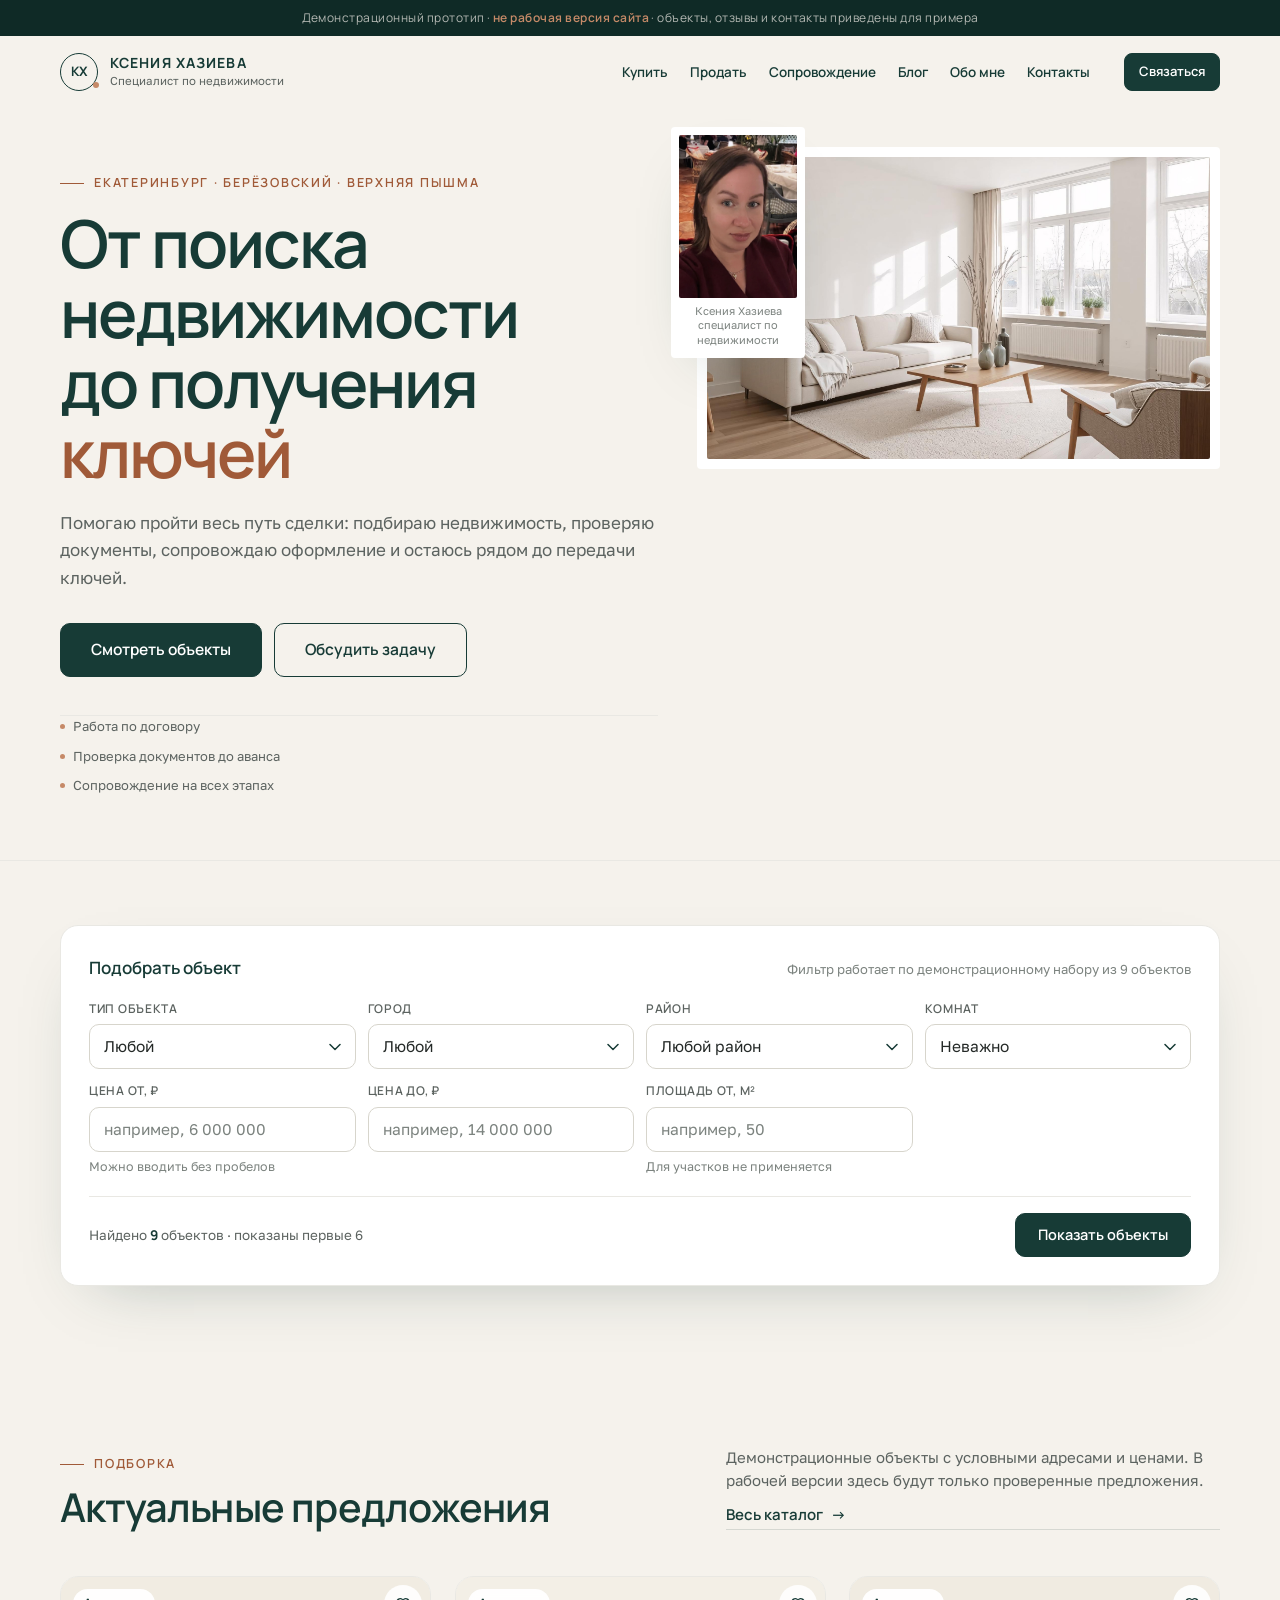
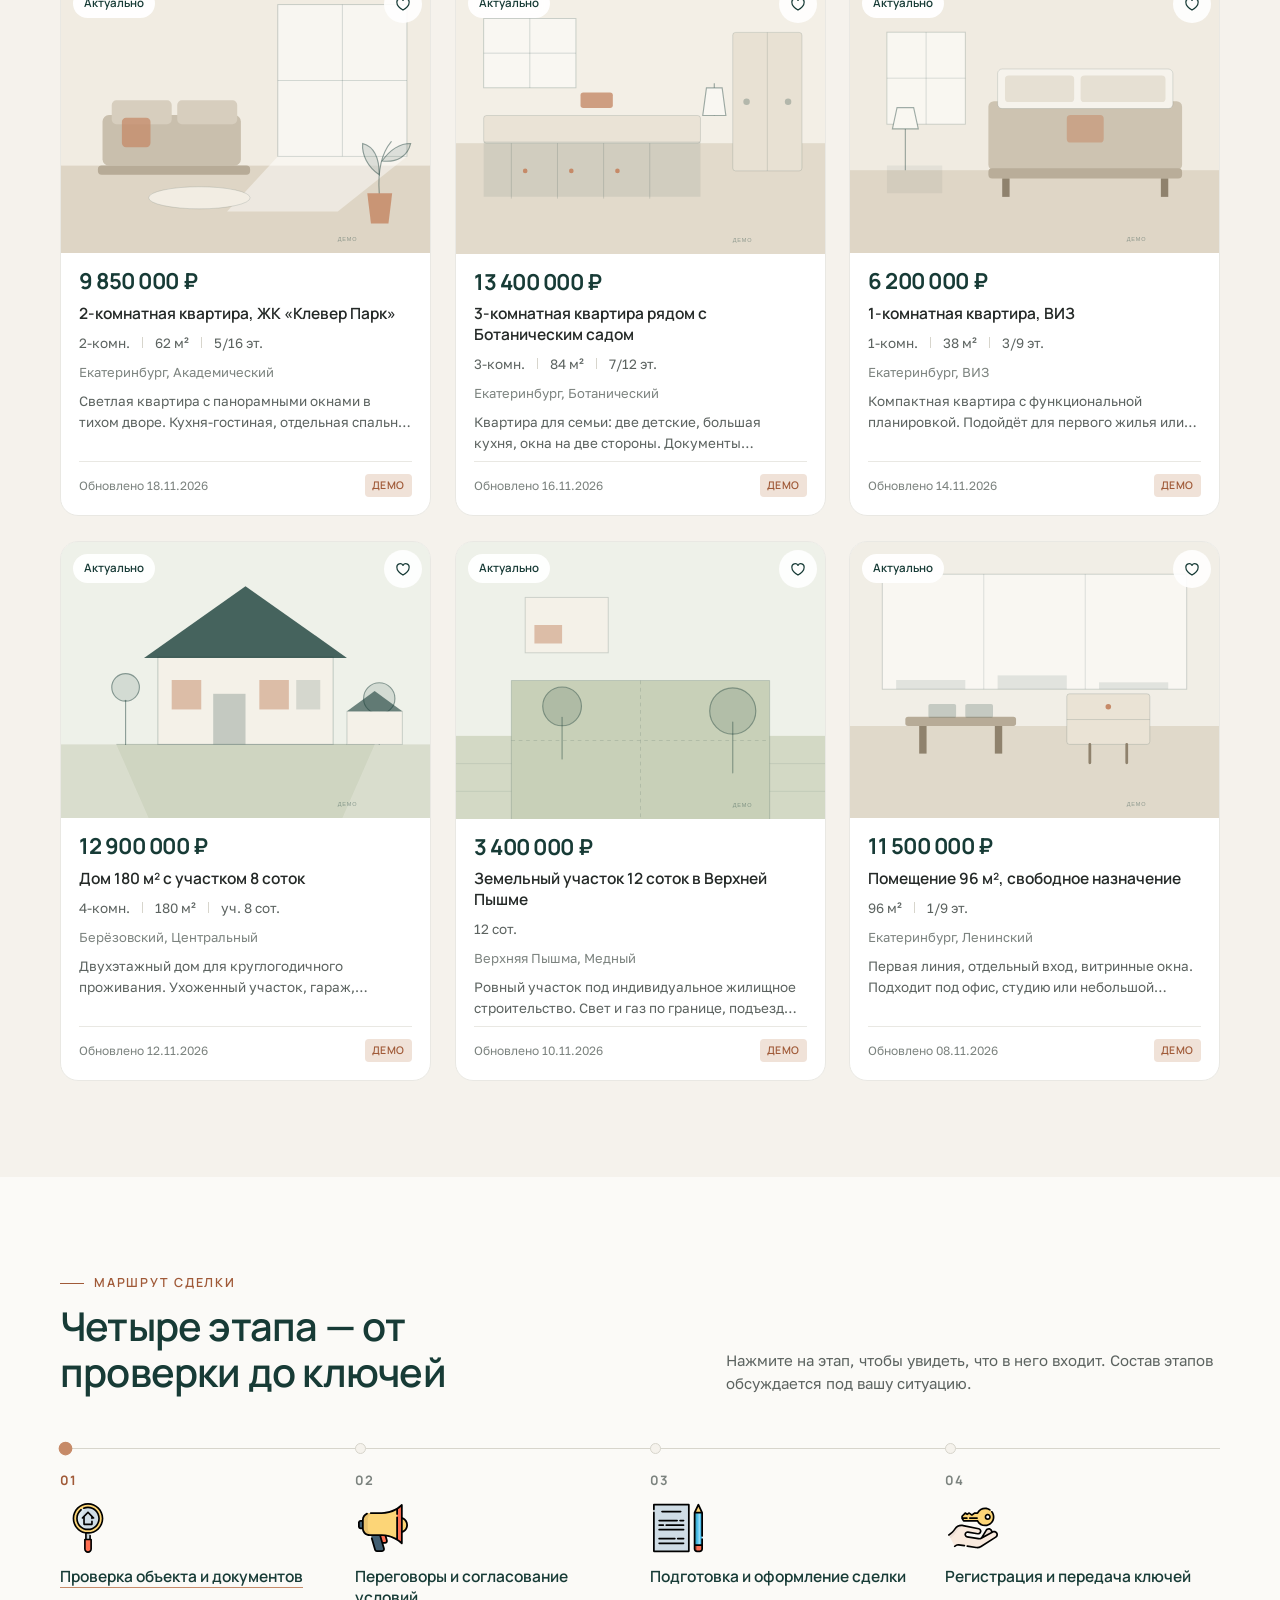
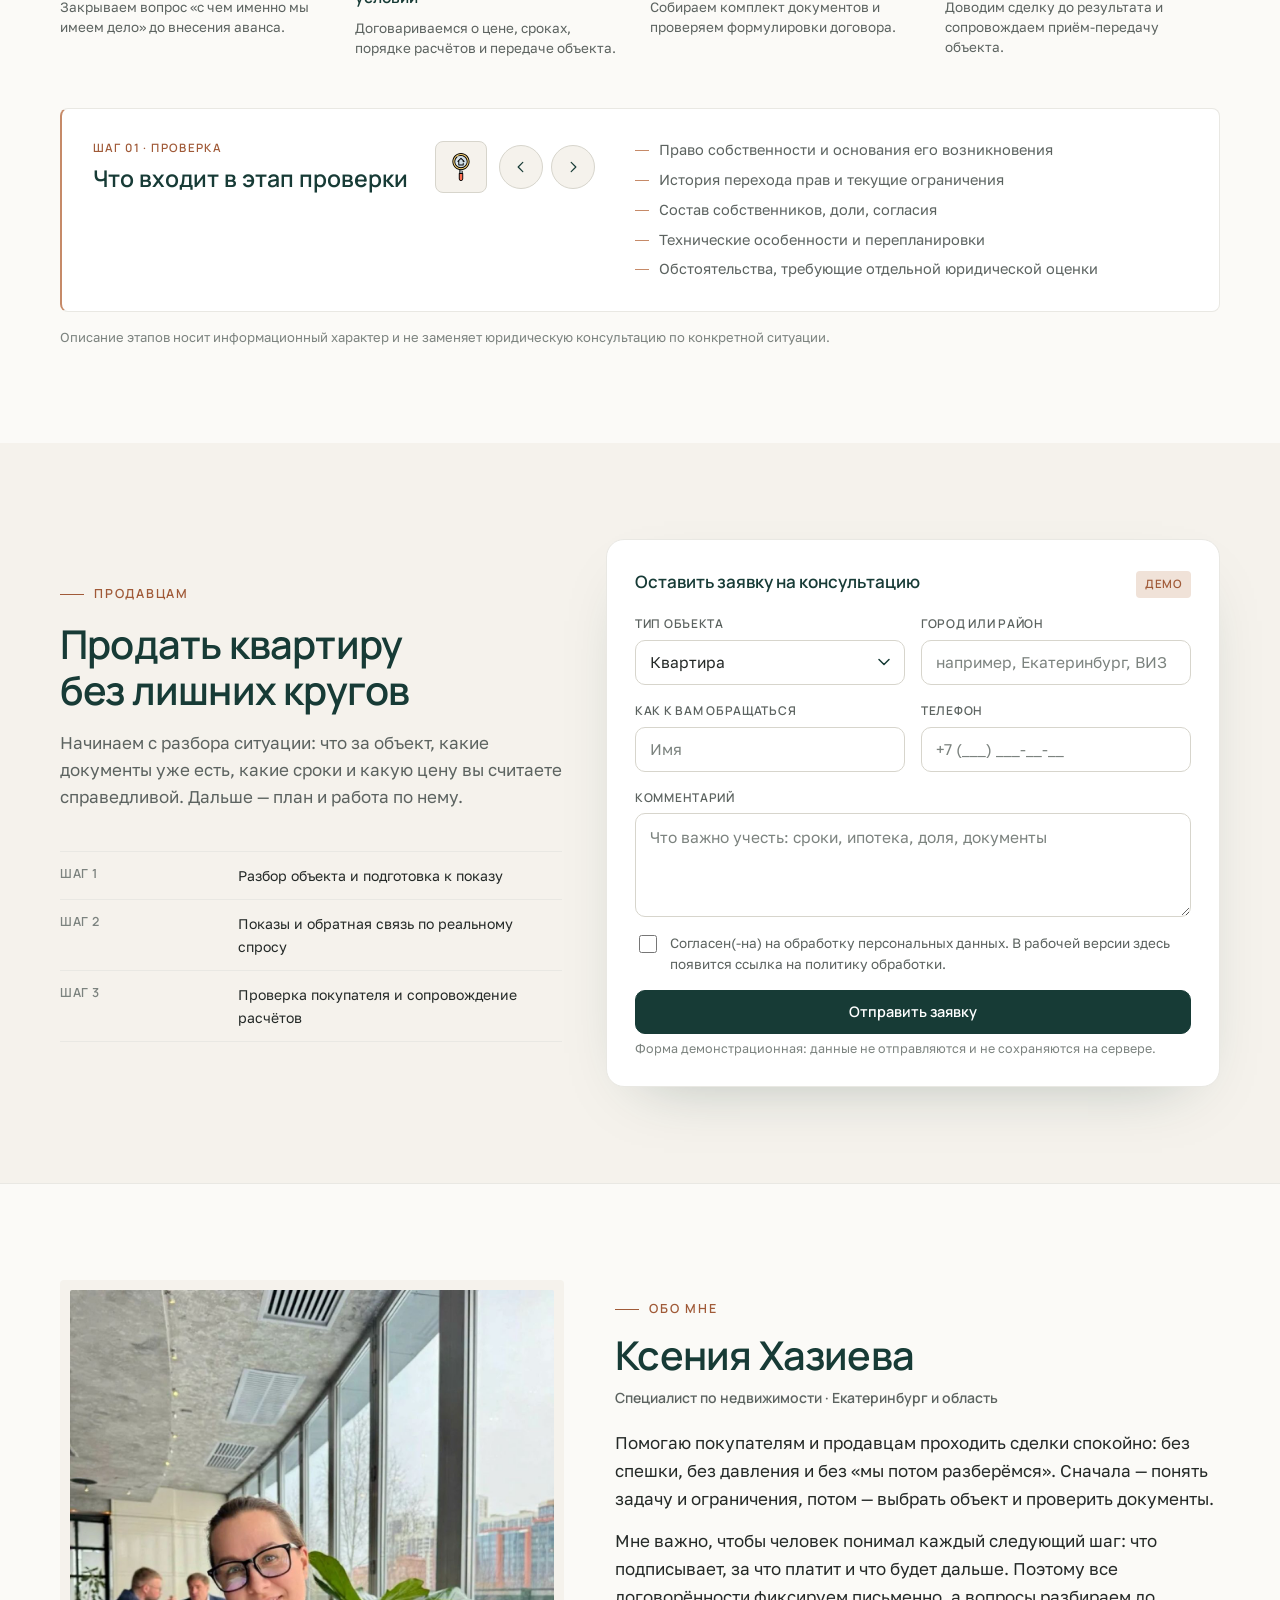
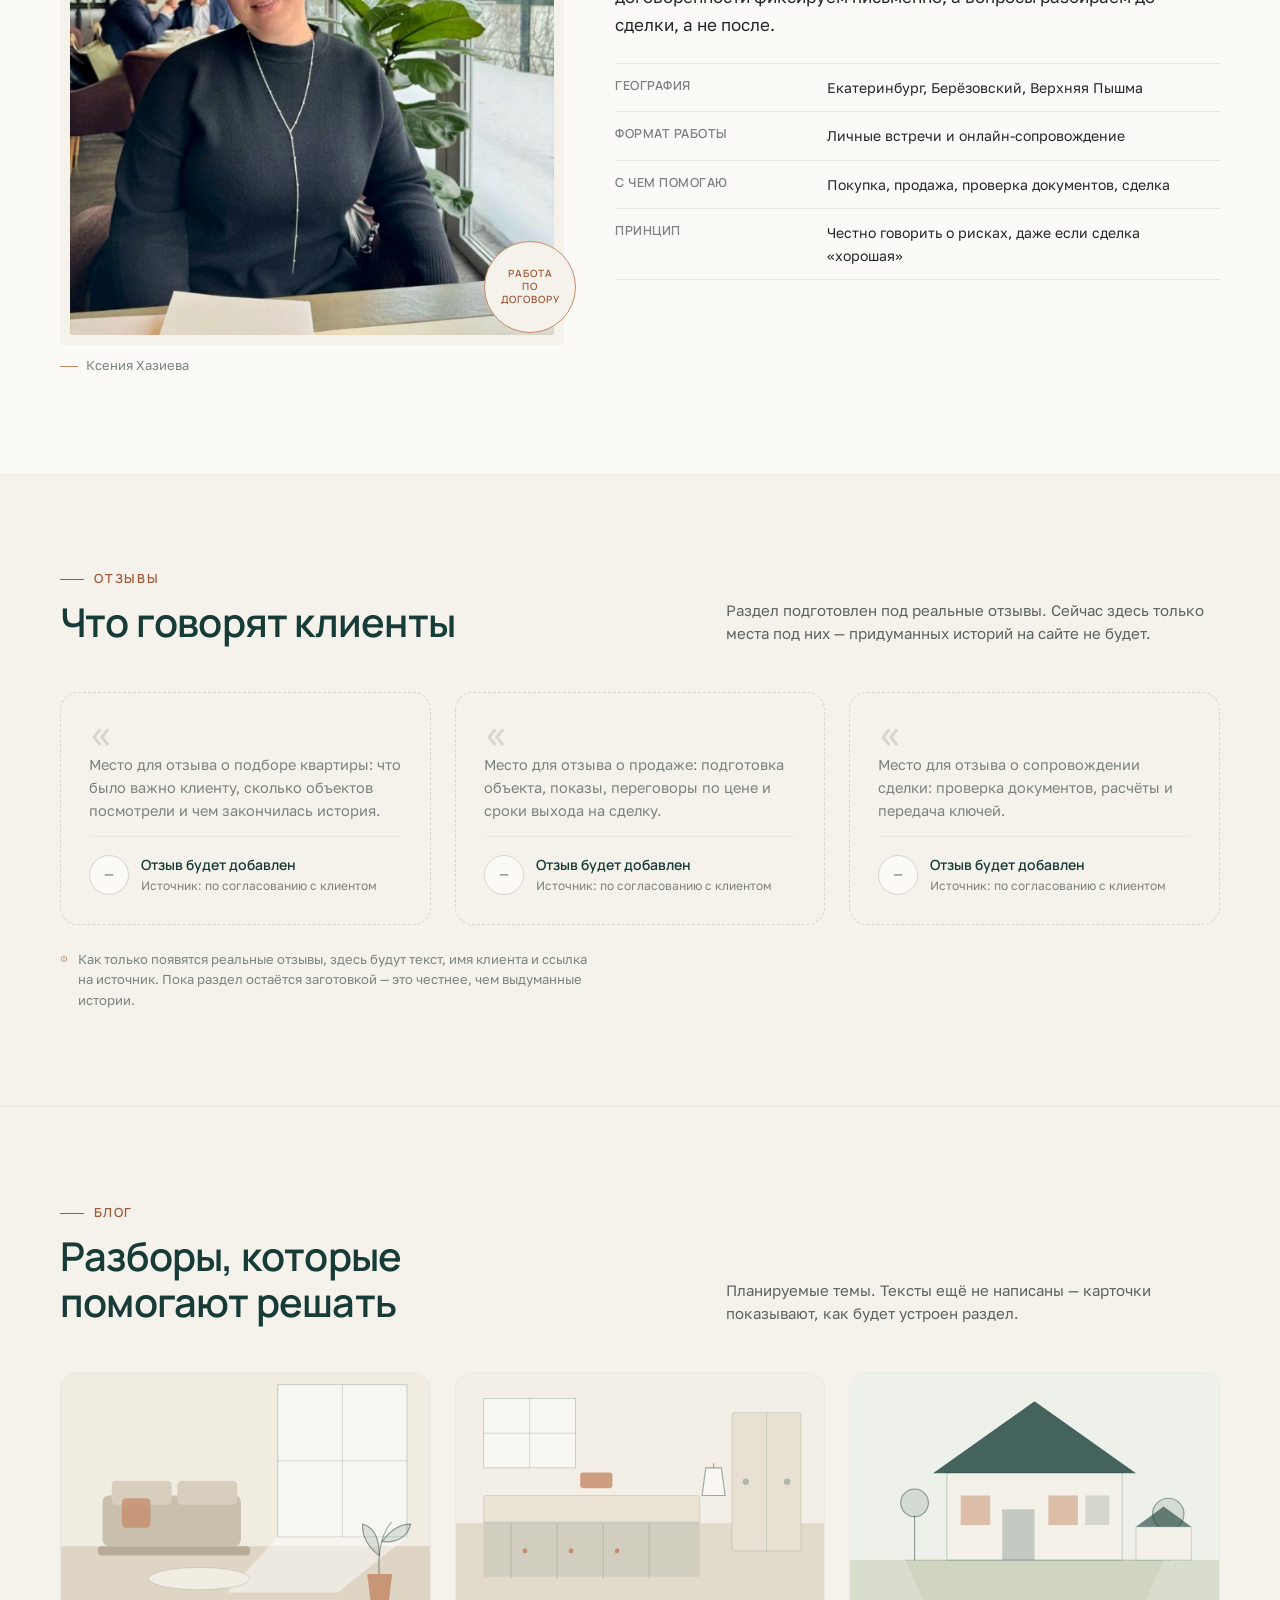
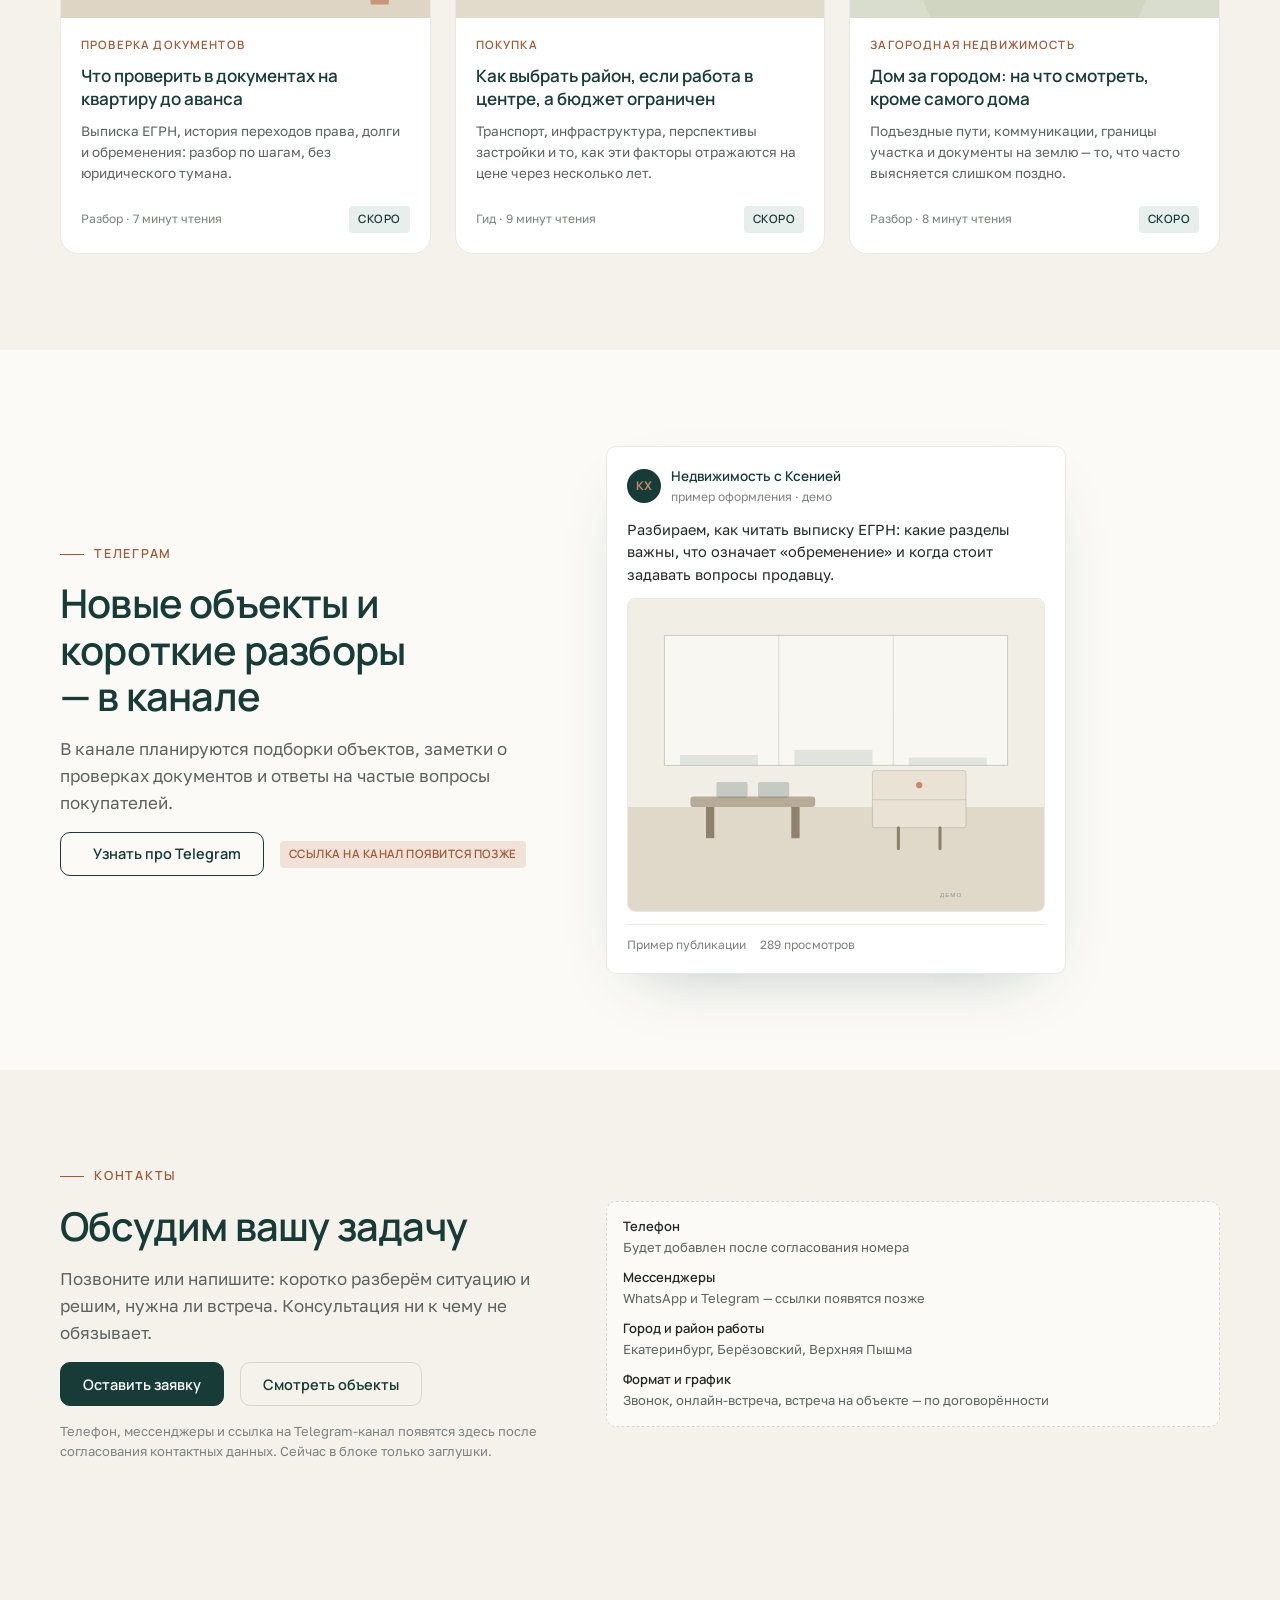
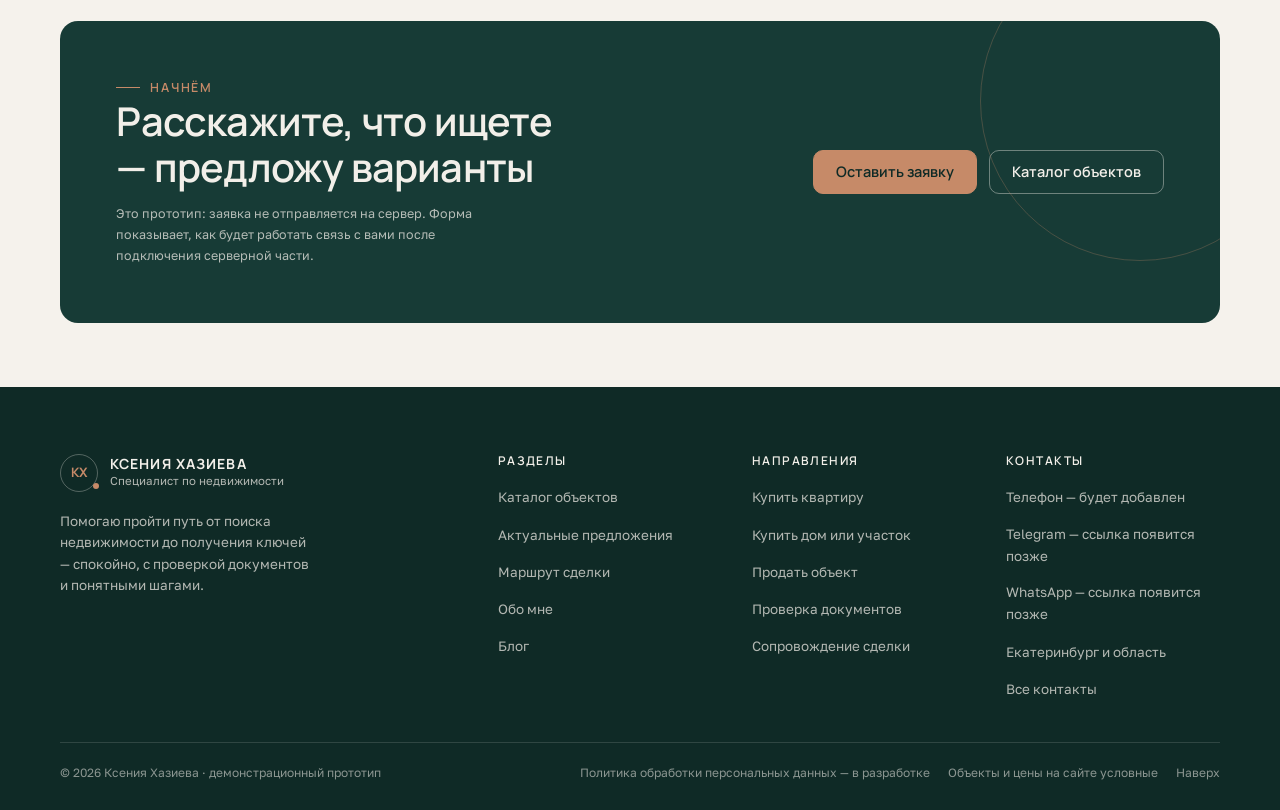
==== commit c8510a3c: "Стрелки листания в строке карточки этапа, боковой задник убран" ====
--- a/prototype/index.html
+++ b/prototype/index.html
@@ -221,50 +221,59 @@
           </div>
         </div>
 
-        <div class="route-wrap">
-          <div class="route" role="group" aria-label="Этапы сделки">
-            <button class="step" type="button" data-step="0" aria-pressed="false">
-              <span class="step__num">01</span>
-              <span class="step__icon"> <img src="assets/img/house-svgrepo-com.svg" alt="" width="40" height="40"></span>
-              <span class="step__title">Проверка объекта и документов</span>
-              <span class="step__text">Закрываем вопрос «с чем именно мы имеем дело» до внесения аванса.</span>
-            </button>
-
-            <button class="step" type="button" data-step="1" aria-pressed="false">
-              <span class="step__num">02</span>
-              <span class="step__icon"> <img src="assets/img/demostration-horn-svgrepo-com.svg" alt="" width="40" height="40"></span>
-              <span class="step__title">Переговоры и согласование условий</span>
-              <span class="step__text">Договариваемся о цене, сроках, порядке расчётов и передаче объекта.</span>
-            </button>
-
-            <button class="step" type="button" data-step="2" aria-pressed="false">
-              <span class="step__num">03</span>
-              <span class="step__icon"> <img src="assets/img/studying-exam-svgrepo-com.svg" alt="" width="40" height="40"></span>
-              <span class="step__title">Подготовка и оформление сделки</span>
-              <span class="step__text">Собираем комплект документов и проверяем формулировки договора.</span>
-            </button>
-
-            <button class="step" type="button" data-step="3" aria-pressed="false">
-              <span class="step__num">04</span>
-              <span class="step__icon"> <img src="assets/img/closing-close-svgrepo-com.svg" alt="" width="40" height="40"></span>
-              <span class="step__title">Регистрация и передача ключей</span>
-              <span class="step__text">Доводим сделку до результата и сопровождаем приём-передачу объекта.</span>
-            </button>
-          </div>
-
-          <div class="route__nav">
-            <button class="route__arrow" type="button" data-step-prev aria-controls="route-detail"
-                    aria-label="Предыдущий этап">
-              <span data-icon="chevron-left" aria-hidden="true"></span>
-            </button>
-            <button class="route__arrow" type="button" data-step-next aria-controls="route-detail"
-                    aria-label="Следующий этап">
-              <span data-icon="chevron-right" aria-hidden="true"></span>
-            </button>
-          </div>
-        </div>
-
-        <div class="route-detail" id="route-detail" role="region" aria-live="polite" aria-label="Подробности выбранного этапа"></div>
+        <div class="route" role="group" aria-label="Этапы сделки">
+          <button class="step" type="button" data-step="0" aria-pressed="false">
+            <span class="step__num">01</span>
+            <span class="step__icon"> <img src="assets/img/house-svgrepo-com.svg" alt="" width="40" height="40"></span>
+            <span class="step__title">Проверка объекта и документов</span>
+            <span class="step__text">Закрываем вопрос «с чем именно мы имеем дело» до внесения аванса.</span>
+          </button>
+
+          <button class="step" type="button" data-step="1" aria-pressed="false">
+            <span class="step__num">02</span>
+            <span class="step__icon"> <img src="assets/img/demostration-horn-svgrepo-com.svg" alt="" width="40" height="40"></span>
+            <span class="step__title">Переговоры и согласование условий</span>
+            <span class="step__text">Договариваемся о цене, сроках, порядке расчётов и передаче объекта.</span>
+          </button>
+
+          <button class="step" type="button" data-step="2" aria-pressed="false">
+            <span class="step__num">03</span>
+            <span class="step__icon"> <img src="assets/img/studying-exam-svgrepo-com.svg" alt="" width="40" height="40"></span>
+            <span class="step__title">Подготовка и оформление сделки</span>
+            <span class="step__text">Собираем комплект документов и проверяем формулировки договора.</span>
+          </button>
+
+          <button class="step" type="button" data-step="3" aria-pressed="false">
+            <span class="step__num">04</span>
+            <span class="step__icon"> <img src="assets/img/closing-close-svgrepo-com.svg" alt="" width="40" height="40"></span>
+            <span class="step__title">Регистрация и передача ключей</span>
+            <span class="step__text">Доводим сделку до результата и сопровождаем приём-передачу объекта.</span>
+          </button>
+        </div>
+
+        <div class="route-detail" id="route-detail" role="region" aria-label="Подробности выбранного этапа">
+          <!-- Шапка карточки: строка «Шаг 03 · Оформление», иконка этапа и стрелки листания -->
+          <div class="route-detail__head">
+            <div class="route-detail__head-text" aria-live="polite">
+              <p class="route-detail__label" id="route-detail-label"></p>
+              <h3 class="route-detail__title" id="route-detail-title"></h3>
+            </div>
+            <div class="route-detail__actions">
+              <span class="route-detail__icon" id="route-detail-icon" aria-hidden="true" hidden></span>
+              <div class="route-detail__nav" role="group" aria-label="Листание этапов">
+                <button class="route__arrow" type="button" data-step-prev aria-controls="route-detail"
+                        aria-label="Предыдущий этап">
+                  <span data-icon="chevron-left" aria-hidden="true"></span>
+                </button>
+                <button class="route__arrow" type="button" data-step-next aria-controls="route-detail"
+                        aria-label="Следующий этап">
+                  <span data-icon="chevron-right" aria-hidden="true"></span>
+                </button>
+              </div>
+            </div>
+          </div>
+          <ul class="route-detail__list" id="route-detail-list" aria-live="polite"></ul>
+        </div>
 
         <p class="tiny" style="margin-top: 16px;">
           Описание этапов носит информационный характер и не заменяет юридическую консультацию
--- a/prototype/assets/css/site.css
+++ b/prototype/assets/css/site.css
@@ -146,45 +146,6 @@
   max-width: var(--container-max);
   margin-inline: auto;
   padding-inline: var(--container-pad);
-}
-
-/* ---------- Боковой задник: фотографии зданий по краям страницы ----------
-   Полосы занимают ровно свободное поле по бокам контейнера, поэтому текст
-   не перекрывают; внутренний край плавно растворяется. Уже 1500px — их нет. */
-@media (min-width: 1500px) {
-  body::before,
-  body::after {
-    content: "";
-    position: fixed;
-    top: 0;
-    bottom: 0;
-    z-index: 0;
-    width: min(calc((100vw - var(--container-max)) / 2), 360px);
-    background-image: url("../img/building-facade.jpg");
-    background-size: cover;
-    background-repeat: no-repeat;
-    filter: saturate(0.72) contrast(0.96) brightness(1.03);
-    opacity: 0.85;
-    pointer-events: none;
-  }
-  body::before {
-    left: 0;
-    background-position: 62% center;
-    -webkit-mask-image: linear-gradient(to right, #000 30%, rgba(0, 0, 0, 0) 100%);
-    mask-image: linear-gradient(to right, #000 30%, rgba(0, 0, 0, 0) 100%);
-  }
-  body::after {
-    right: 0;
-    /* Правый край — тот же кадр, но зеркальный и с другим кропом: читается
-       как другой ракурс. Маска задана в локальных координатах, поэтому после
-       scaleX(-1) направление градиента обратное — иначе тень ушла бы внутрь. */
-    background-position: 40% center;
-    transform: scaleX(-1);
-    -webkit-mask-image: linear-gradient(to right, #000 30%, rgba(0, 0, 0, 0) 100%);
-    mask-image: linear-gradient(to right, #000 30%, rgba(0, 0, 0, 0) 100%);
-  }
-  /* Служебная полоса прототипа остаётся поверх задника */
-  .proto-bar { position: relative; z-index: 1; }
 }
 
 .section { padding-block: var(--section-y); }
@@ -703,33 +664,6 @@
 .listing-skeleton__line--short { width: 45%; }
 
 /* ---------- Маршрут сделки / таймлайн ---------- */
-/* Строка этапов + стрелки «назад / вперёд» в той же строке */
-.route-wrap {
-  display: grid;
-  grid-template-columns: minmax(0, 1fr) auto;
-  gap: var(--sp-3);
-  align-items: start;
-}
-.route__nav {
-  display: flex;
-  gap: var(--sp-2);
-  padding-top: 22px;
-}
-.route__arrow {
-  width: var(--tap);
-  height: var(--tap);
-  display: grid;
-  place-items: center;
-  border: 1px solid var(--c-line-strong);
-  border-radius: 50%;
-  background: var(--c-white);
-  color: var(--c-green-800);
-  transition: border-color var(--dur-fast) var(--ease), color var(--dur-fast) var(--ease),
-              transform var(--dur-fast) var(--ease);
-}
-.route__arrow svg { width: 18px; height: 18px; }
-.route__arrow:hover { border-color: var(--c-terracotta); color: var(--c-terracotta-ink); }
-.route__arrow:active { transform: translateY(1px); }
 .route {
   position: relative;
   display: grid;
@@ -828,14 +762,24 @@
   margin-top: 6px;
 }
 
-/* Шапка карточки: текст этапа слева, его иконка справа */
+/* Шапка карточки: строка «Шаг 03 · Оформление» слева, иконка этапа и
+   стрелки листания справа — всё на одной строке. */
 .route-detail__head {
   display: flex;
+  flex-wrap: wrap;
   align-items: center;
   justify-content: space-between;
-  gap: var(--sp-5);
-}
-.route-detail__head-text { min-width: 0; }
+  gap: var(--sp-3) var(--sp-4);
+}
+.route-detail__head-text { flex: 1 1 180px; min-width: 0; }
+.route-detail__actions {
+  flex: none;
+  margin-left: auto;
+  display: flex;
+  align-items: center;
+  gap: var(--sp-3);
+}
+.route-detail__nav { display: flex; gap: var(--sp-2); }
 .route-detail__icon {
   flex: none;
   width: 52px; height: 52px;
@@ -845,9 +789,26 @@
   background: var(--c-milk);
   color: var(--c-green-800);
 }
+.route-detail__icon[hidden] { display: none; }
 .route-detail__icon svg,
 .route-detail__icon img { width: 28px; height: 28px; }
 .route-detail__icon img { object-fit: contain; }
+/* Стрелки «назад / вперёд» */
+.route__arrow {
+  width: var(--tap);
+  height: var(--tap);
+  display: grid;
+  place-items: center;
+  border: 1px solid var(--c-line-strong);
+  border-radius: 50%;
+  background: var(--c-milk);
+  color: var(--c-green-800);
+  transition: border-color var(--dur-fast) var(--ease), color var(--dur-fast) var(--ease),
+              transform var(--dur-fast) var(--ease);
+}
+.route__arrow svg { width: 18px; height: 18px; }
+.route__arrow:hover { border-color: var(--c-terracotta); color: var(--c-terracotta-ink); }
+.route__arrow:active { transform: translateY(1px); }
 .route-detail__list { display: grid; gap: 8px; }
 .route-detail__list li {
   display: flex;
@@ -1473,10 +1434,6 @@
   .section__head { grid-template-columns: minmax(0, 1fr); }
   .section__head .head-aside { justify-self: start; }
   .page-head__grid { grid-template-columns: minmax(0, 1fr); }
-  /* До 1024px стрелки этапов не помещаются в одну строку со сеткой —
-     уводим их под этапы и выравниваем по правому краю. */
-  .route-wrap { grid-template-columns: minmax(0, 1fr); gap: var(--sp-4); }
-  .route__nav { padding-top: 0; justify-self: end; }
   .hero__grid { grid-template-columns: minmax(0, 1fr); }
   .hero__media { order: -1; }
   .hero__portrait { width: clamp(104px, 22vw, 150px); top: calc(-1 * clamp(6px, 2vw, 14px)); left: -6px; }
@@ -1517,6 +1474,8 @@
   .sort select { width: 100%; }
   .hero__portrait { width: 116px; }
   .about__stamp { display: none; }
+  /* На узких экранах иконка этапа уступает место стрелкам листания */
+  .route-detail__icon { display: none; }
 }
 
 @media (max-width: 480px) {
@@ -1548,14 +1507,13 @@
 @media print {
   .site-header, .site-footer, .proto-bar, .drawer, .dialog, .toast { display: none !important; }
   body { background: #fff; }
-  body::before, body::after { display: none !important; }
-}
-
-
-
-
-
-
-
-
-
+}
+
+
+
+
+
+
+
+
+
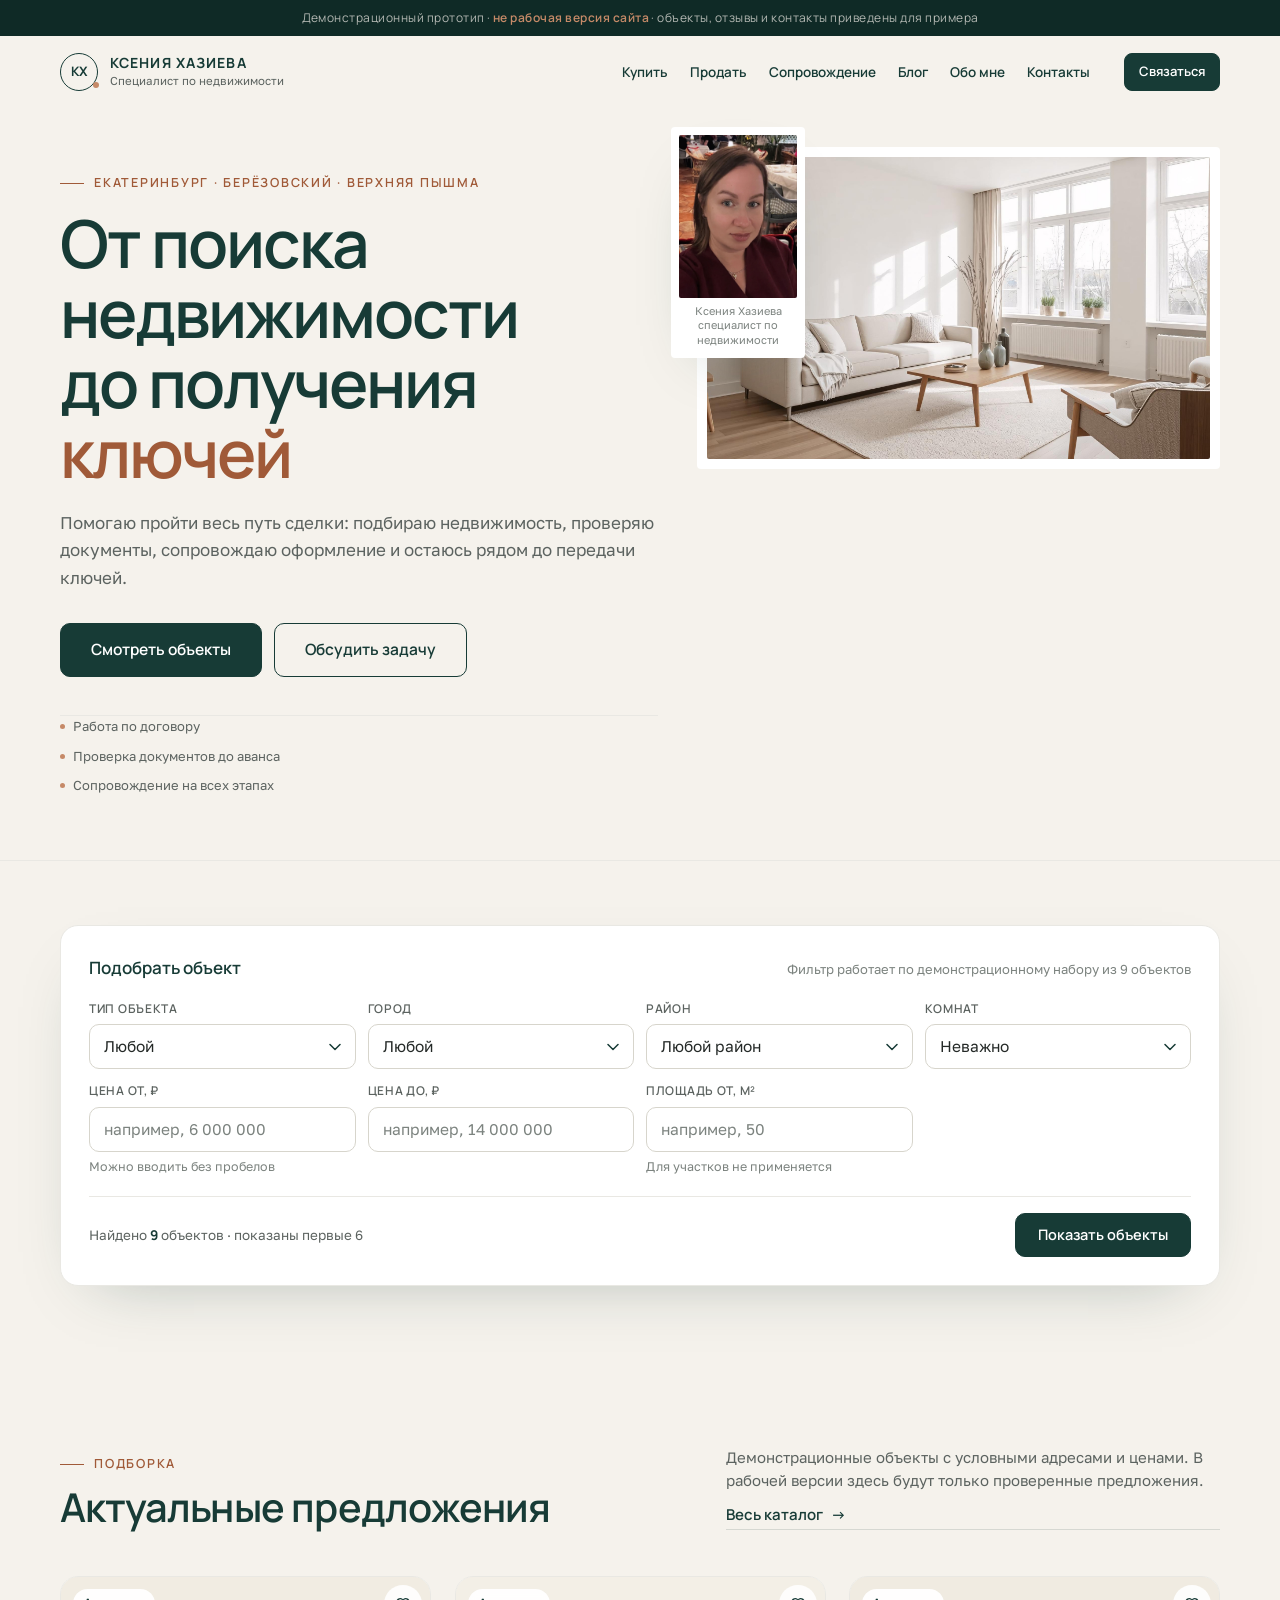
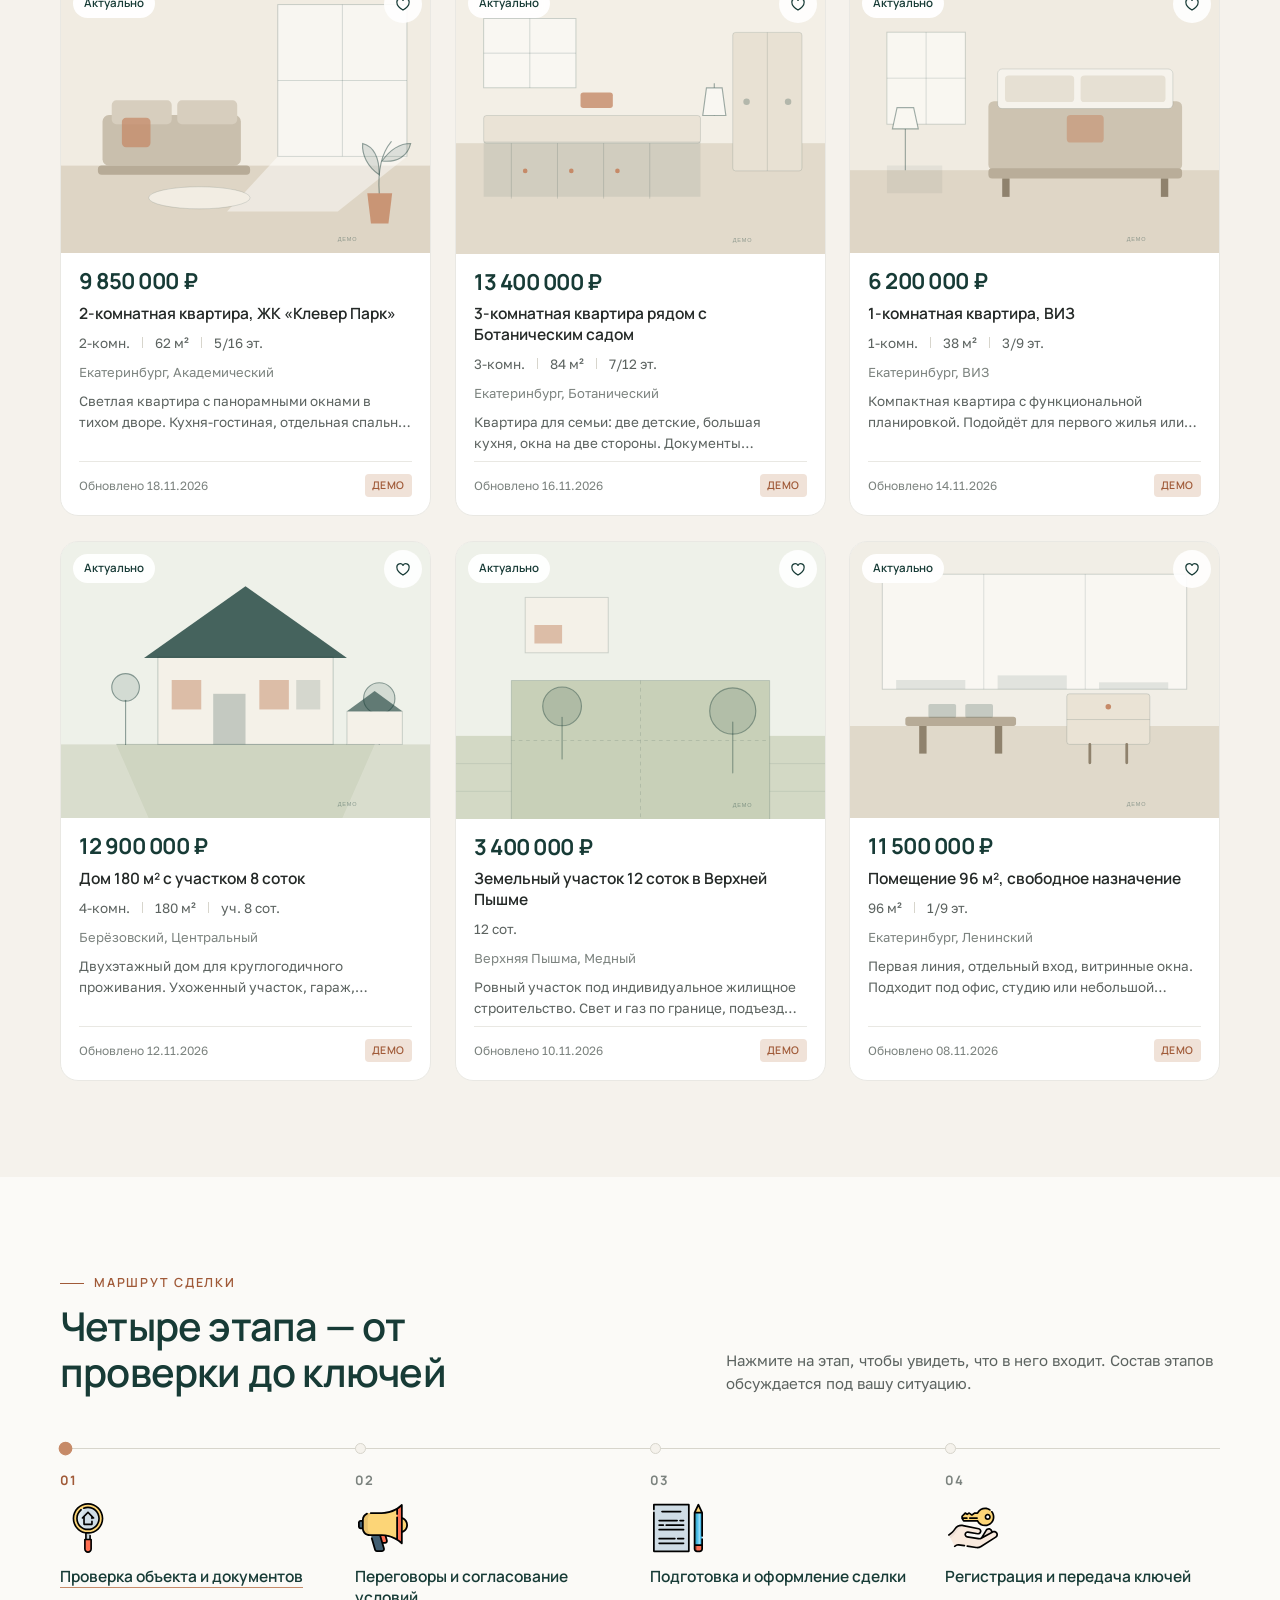
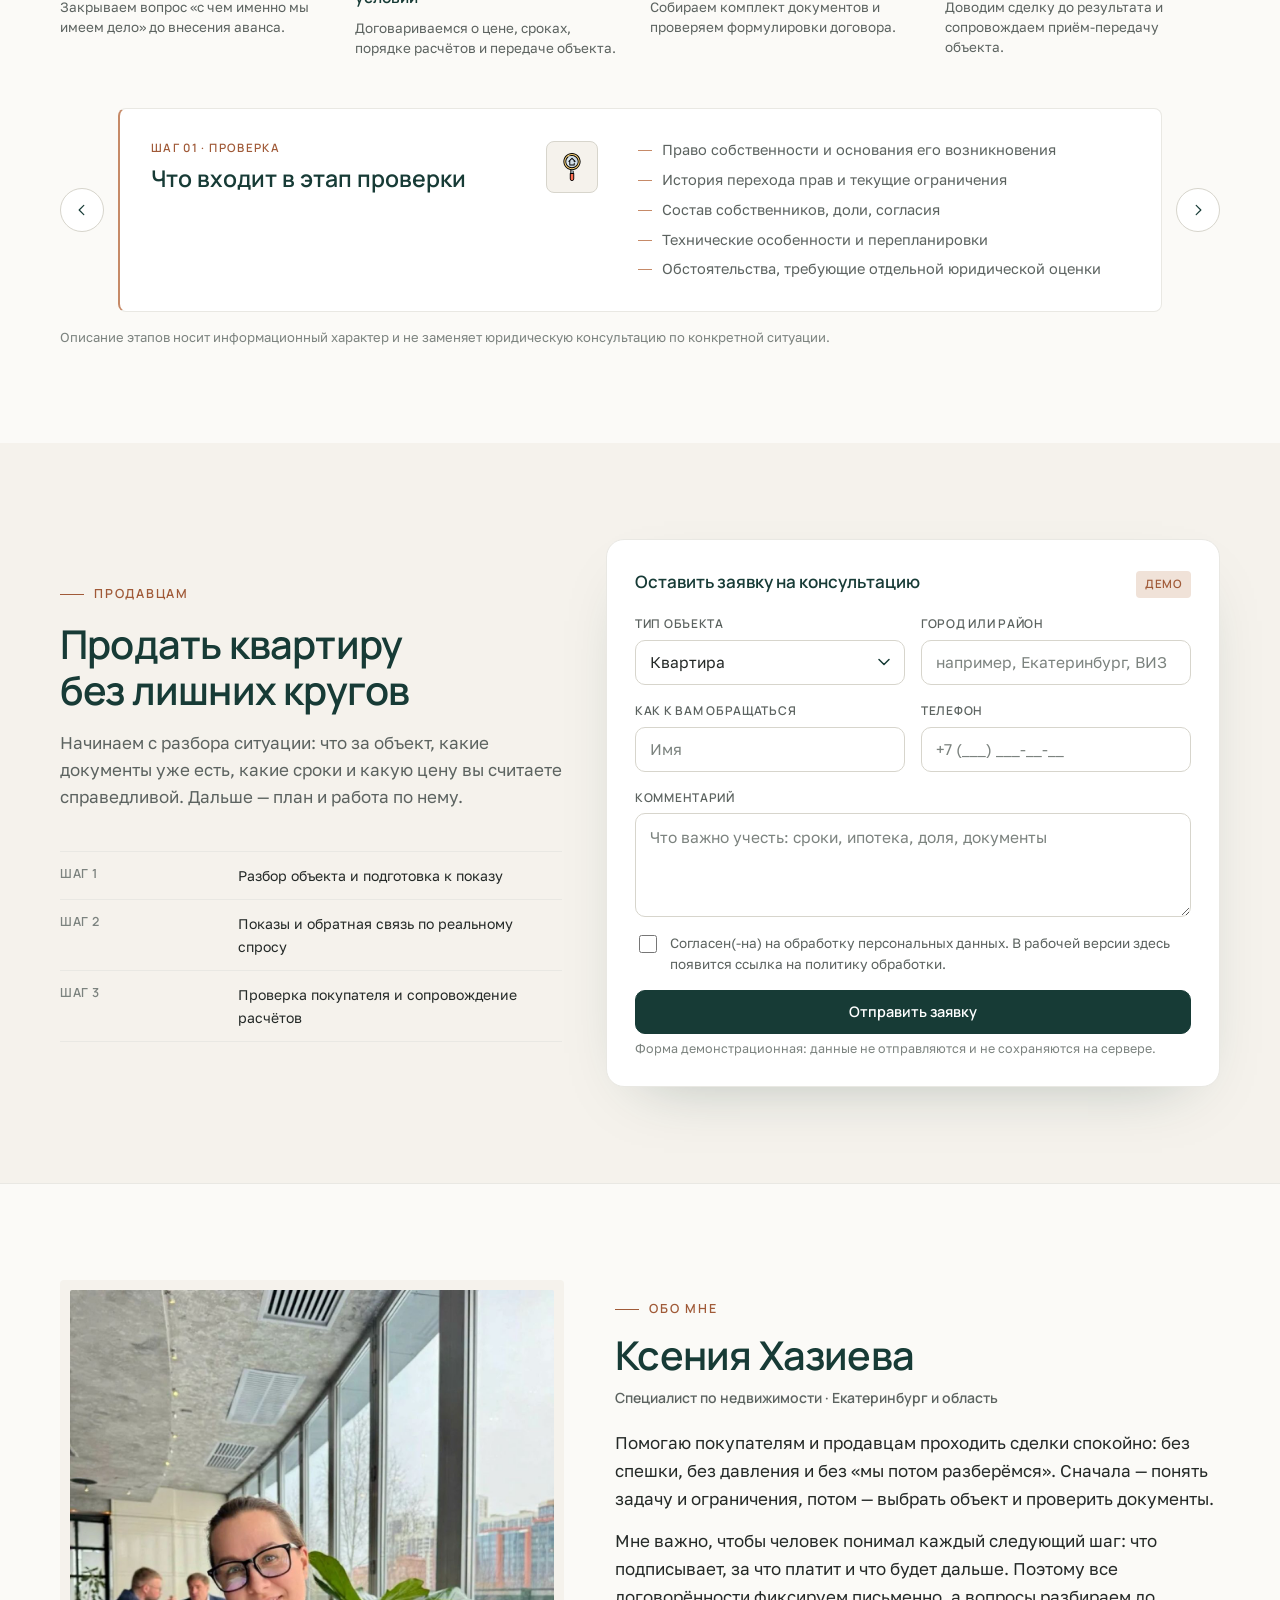
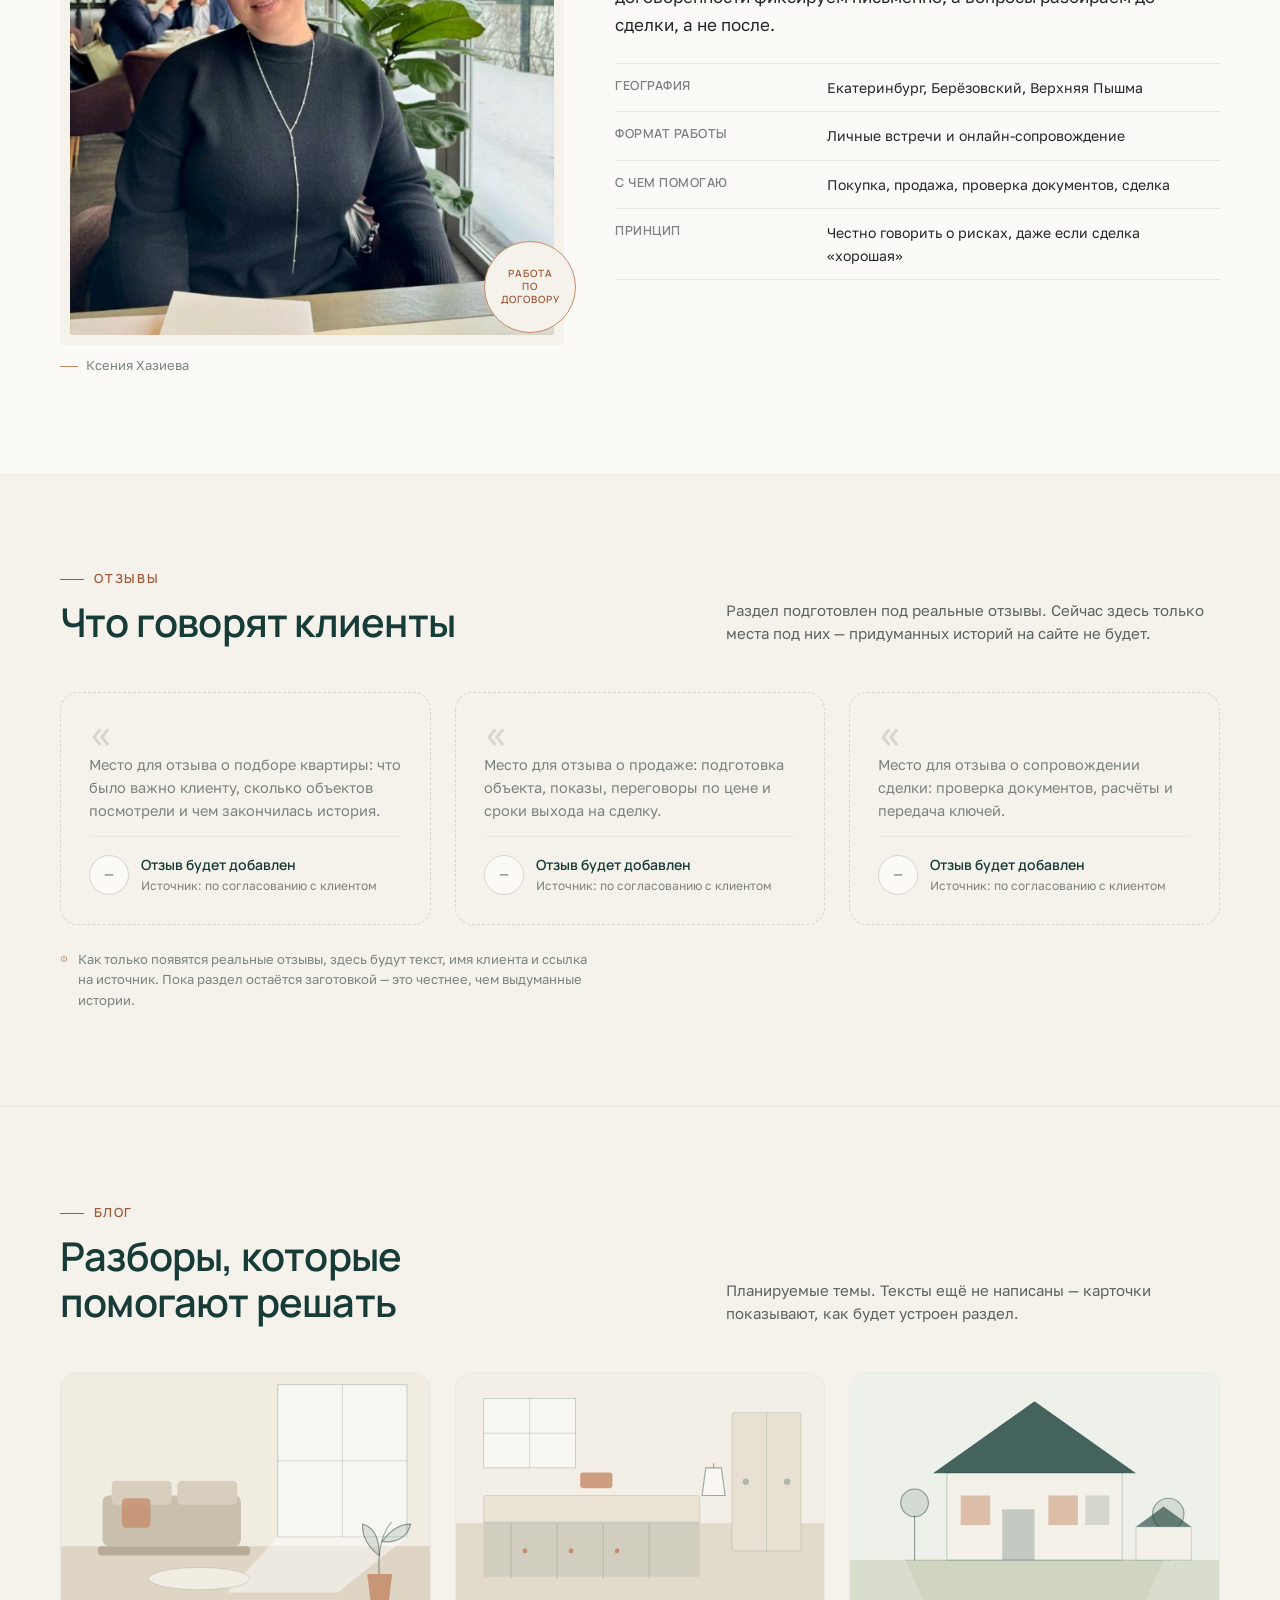
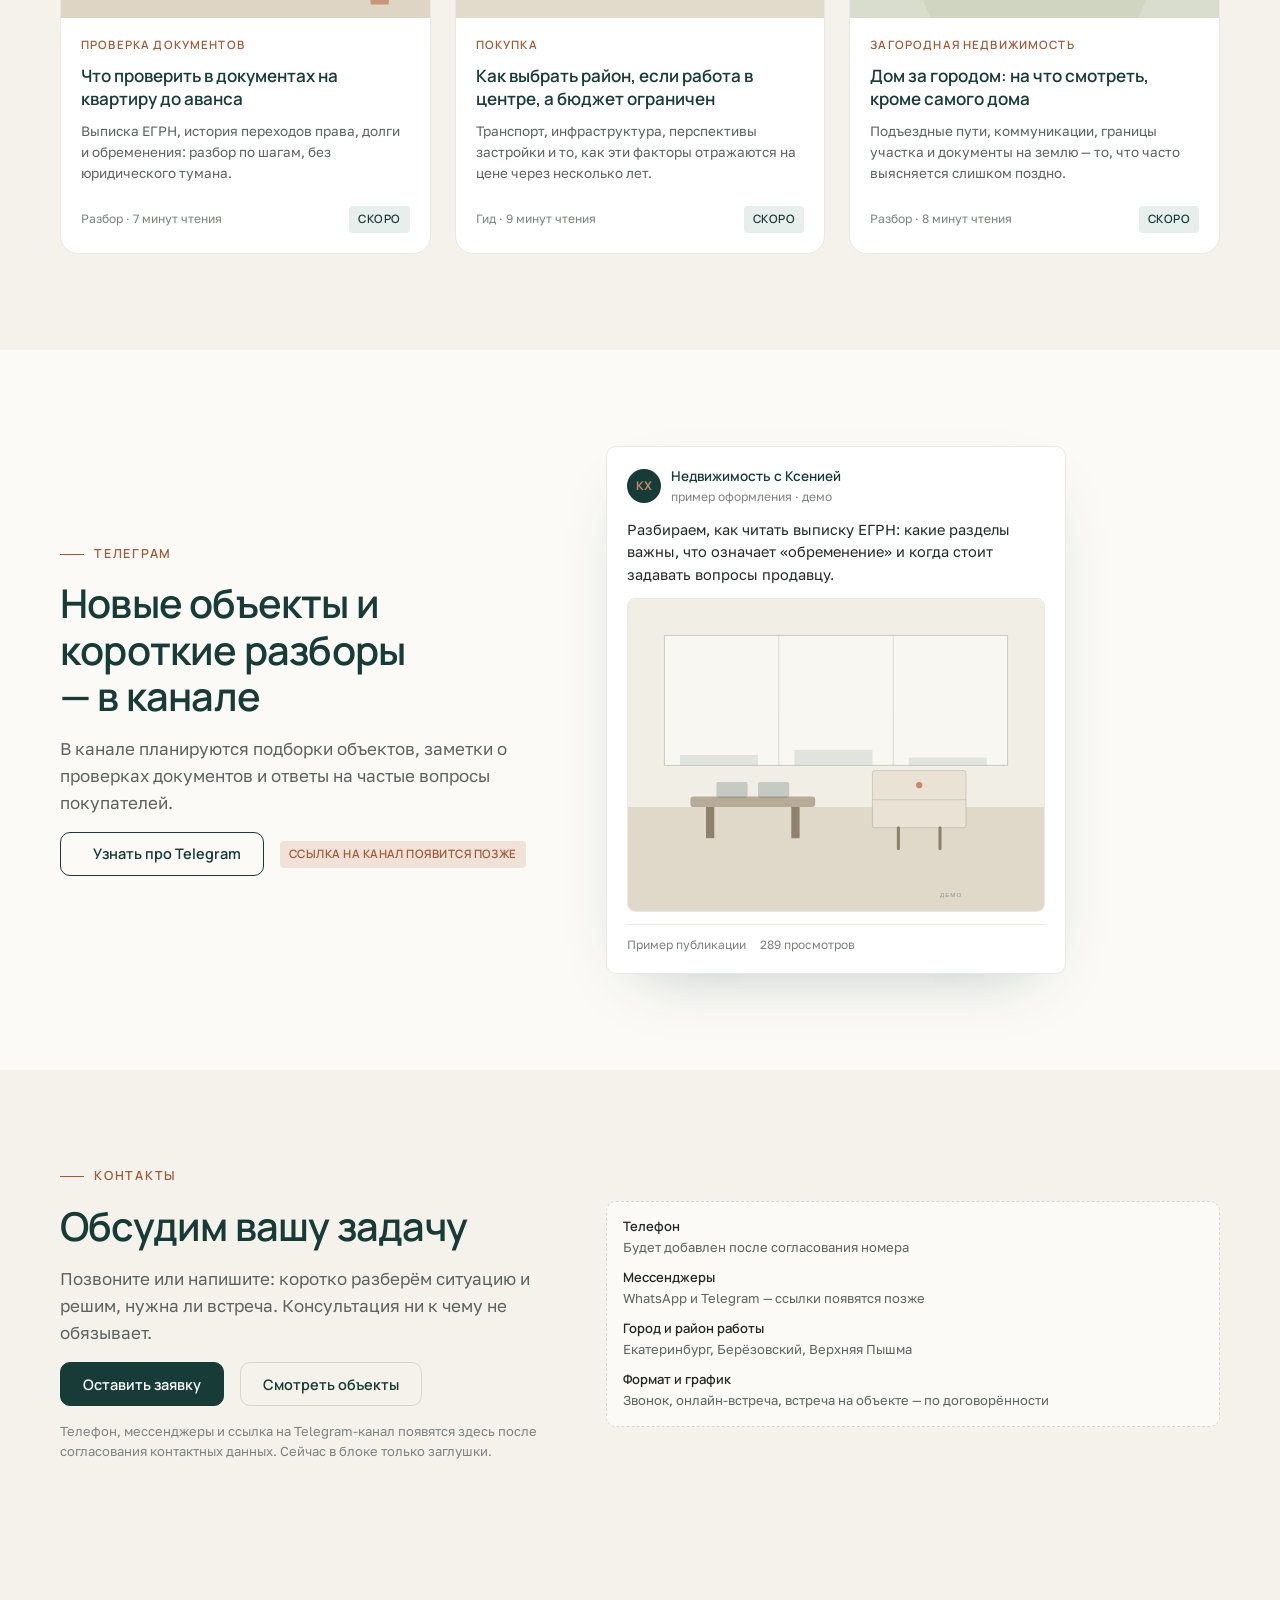
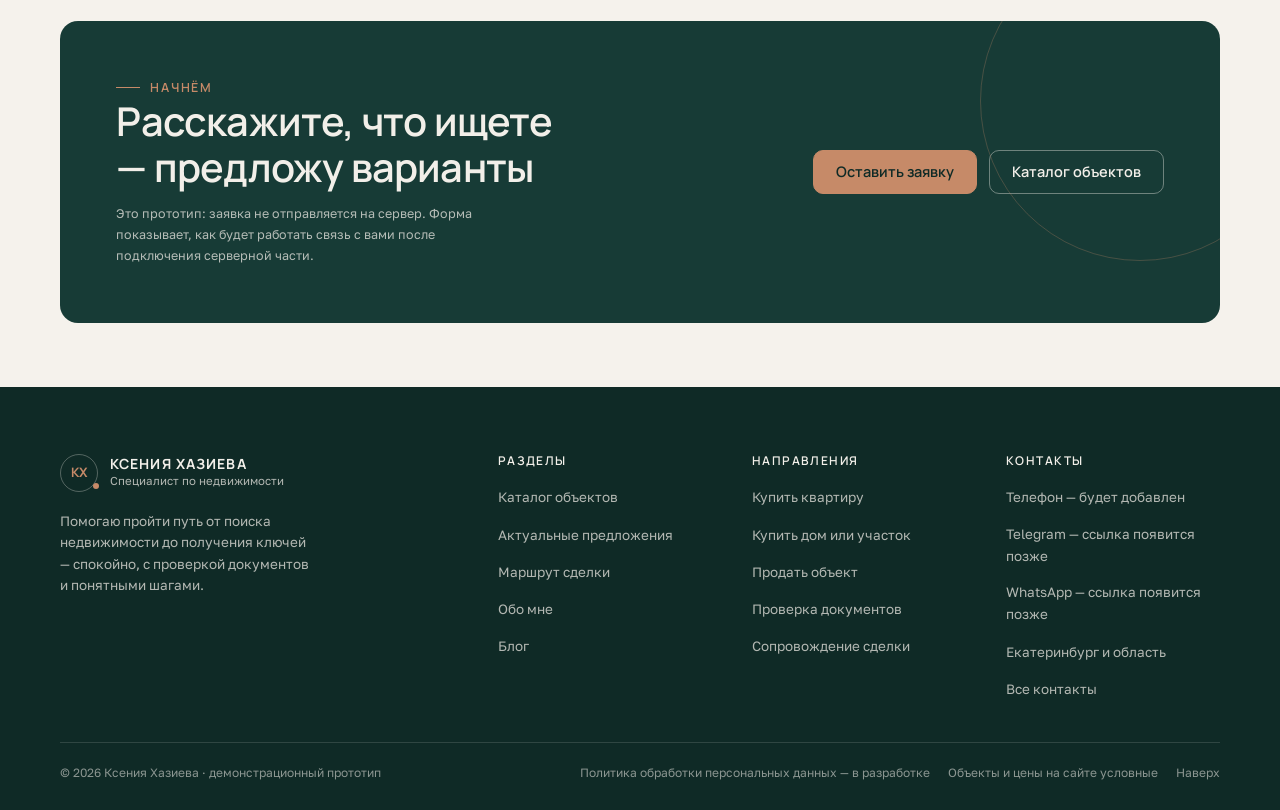
==== commit 6ec3e874: "Стрелки листания по бокам карточки этапа, на узких экранах — под ней" ====
--- a/prototype/index.html
+++ b/prototype/index.html
@@ -251,28 +251,28 @@
           </button>
         </div>
 
-        <div class="route-detail" id="route-detail" role="region" aria-label="Подробности выбранного этапа">
-          <!-- Шапка карточки: строка «Шаг 03 · Оформление», иконка этапа и стрелки листания -->
-          <div class="route-detail__head">
-            <div class="route-detail__head-text" aria-live="polite">
-              <p class="route-detail__label" id="route-detail-label"></p>
-              <h3 class="route-detail__title" id="route-detail-title"></h3>
-            </div>
-            <div class="route-detail__actions">
+        <!-- Стрелки листания стоят по бокам карточки этапа -->
+        <div class="route-shell">
+          <button class="route__arrow route__arrow--prev" type="button" data-step-prev
+                  aria-controls="route-detail" aria-label="Предыдущий этап">
+            <span data-icon="chevron-left" aria-hidden="true"></span>
+          </button>
+
+          <div class="route-detail" id="route-detail" role="region" aria-label="Подробности выбранного этапа">
+            <div class="route-detail__head">
+              <div class="route-detail__head-text" aria-live="polite">
+                <p class="route-detail__label" id="route-detail-label"></p>
+                <h3 class="route-detail__title" id="route-detail-title"></h3>
+              </div>
               <span class="route-detail__icon" id="route-detail-icon" aria-hidden="true" hidden></span>
-              <div class="route-detail__nav" role="group" aria-label="Листание этапов">
-                <button class="route__arrow" type="button" data-step-prev aria-controls="route-detail"
-                        aria-label="Предыдущий этап">
-                  <span data-icon="chevron-left" aria-hidden="true"></span>
-                </button>
-                <button class="route__arrow" type="button" data-step-next aria-controls="route-detail"
-                        aria-label="Следующий этап">
-                  <span data-icon="chevron-right" aria-hidden="true"></span>
-                </button>
-              </div>
-            </div>
-          </div>
-          <ul class="route-detail__list" id="route-detail-list" aria-live="polite"></ul>
+            </div>
+            <ul class="route-detail__list" id="route-detail-list" aria-live="polite"></ul>
+          </div>
+
+          <button class="route__arrow route__arrow--next" type="button" data-step-next
+                  aria-controls="route-detail" aria-label="Следующий этап">
+            <span data-icon="chevron-right" aria-hidden="true"></span>
+          </button>
         </div>
 
         <p class="tiny" style="margin-top: 16px;">
--- a/prototype/assets/css/site.css
+++ b/prototype/assets/css/site.css
@@ -733,8 +733,17 @@
 .step.is-active .step__title { text-decoration: underline; text-decoration-color: var(--c-terracotta); text-underline-offset: 5px; text-decoration-thickness: 1px; }
 .step:focus-visible::before { box-shadow: 0 0 0 3px var(--c-milk), 0 0 0 4px var(--c-terracotta-ink); }
 
+/* Оболочка карточки этапа: стрелки листания стоят по бокам от неё */
+.route-shell {
+  margin-top: clamp(24px, 2.6vw, 36px);
+  display: grid;
+  grid-template-columns: auto minmax(0, 1fr) auto;
+  grid-template-areas: "prev detail next";
+  align-items: center;
+  gap: clamp(10px, 1.1vw, 18px);
+}
 .route-detail {
-  margin-top: clamp(24px, 2.6vw, 36px);
+  grid-area: detail;
   border: 1px solid var(--c-line);
   border-left: 2px solid var(--c-terracotta);
   border-radius: var(--r-sm);
@@ -762,8 +771,7 @@
   margin-top: 6px;
 }
 
-/* Шапка карточки: строка «Шаг 03 · Оформление» слева, иконка этапа и
-   стрелки листания справа — всё на одной строке. */
+/* Шапка карточки: строка «Шаг 03 · Оформление» слева, иконка этапа справа */
 .route-detail__head {
   display: flex;
   flex-wrap: wrap;
@@ -772,16 +780,9 @@
   gap: var(--sp-3) var(--sp-4);
 }
 .route-detail__head-text { flex: 1 1 180px; min-width: 0; }
-.route-detail__actions {
+.route-detail__icon {
   flex: none;
   margin-left: auto;
-  display: flex;
-  align-items: center;
-  gap: var(--sp-3);
-}
-.route-detail__nav { display: flex; gap: var(--sp-2); }
-.route-detail__icon {
-  flex: none;
   width: 52px; height: 52px;
   display: grid; place-items: center;
   border: 1px solid var(--c-line-strong);
@@ -793,7 +794,7 @@
 .route-detail__icon svg,
 .route-detail__icon img { width: 28px; height: 28px; }
 .route-detail__icon img { object-fit: contain; }
-/* Стрелки «назад / вперёд» */
+/* Стрелки «назад / вперёд» по бокам карточки этапа */
 .route__arrow {
   width: var(--tap);
   height: var(--tap);
@@ -801,14 +802,18 @@
   place-items: center;
   border: 1px solid var(--c-line-strong);
   border-radius: 50%;
-  background: var(--c-milk);
+  background: var(--c-white);
   color: var(--c-green-800);
   transition: border-color var(--dur-fast) var(--ease), color var(--dur-fast) var(--ease),
               transform var(--dur-fast) var(--ease);
 }
+.route__arrow--prev { grid-area: prev; justify-self: start; }
+.route__arrow--next { grid-area: next; justify-self: end; }
 .route__arrow svg { width: 18px; height: 18px; }
 .route__arrow:hover { border-color: var(--c-terracotta); color: var(--c-terracotta-ink); }
 .route__arrow:active { transform: translateY(1px); }
+/* Глобальный :focus-visible ставит радиус 4px — у круглой кнопки возвращаем круг */
+.route__arrow:focus-visible { border-radius: 50%; }
 .route-detail__list { display: grid; gap: 8px; }
 .route-detail__list li {
   display: flex;
@@ -1442,6 +1447,15 @@
   .tg-wrap { grid-template-columns: minmax(0, 1fr); }
   .cta__inner { grid-template-columns: minmax(0, 1fr); }
   .cta__actions { justify-content: flex-start; }
+  /* На узких экранах стрелки уходят под карточку: «назад» слева, «вперёд» справа */
+  .route-shell {
+    grid-template-columns: auto auto;
+    grid-template-areas:
+      "detail detail"
+      "prev next";
+    justify-content: space-between;
+    row-gap: 16px;
+  }
   .route-detail { grid-template-columns: minmax(0, 1fr); }
 }
 
@@ -1474,8 +1488,6 @@
   .sort select { width: 100%; }
   .hero__portrait { width: 116px; }
   .about__stamp { display: none; }
-  /* На узких экранах иконка этапа уступает место стрелкам листания */
-  .route-detail__icon { display: none; }
 }
 
 @media (max-width: 480px) {
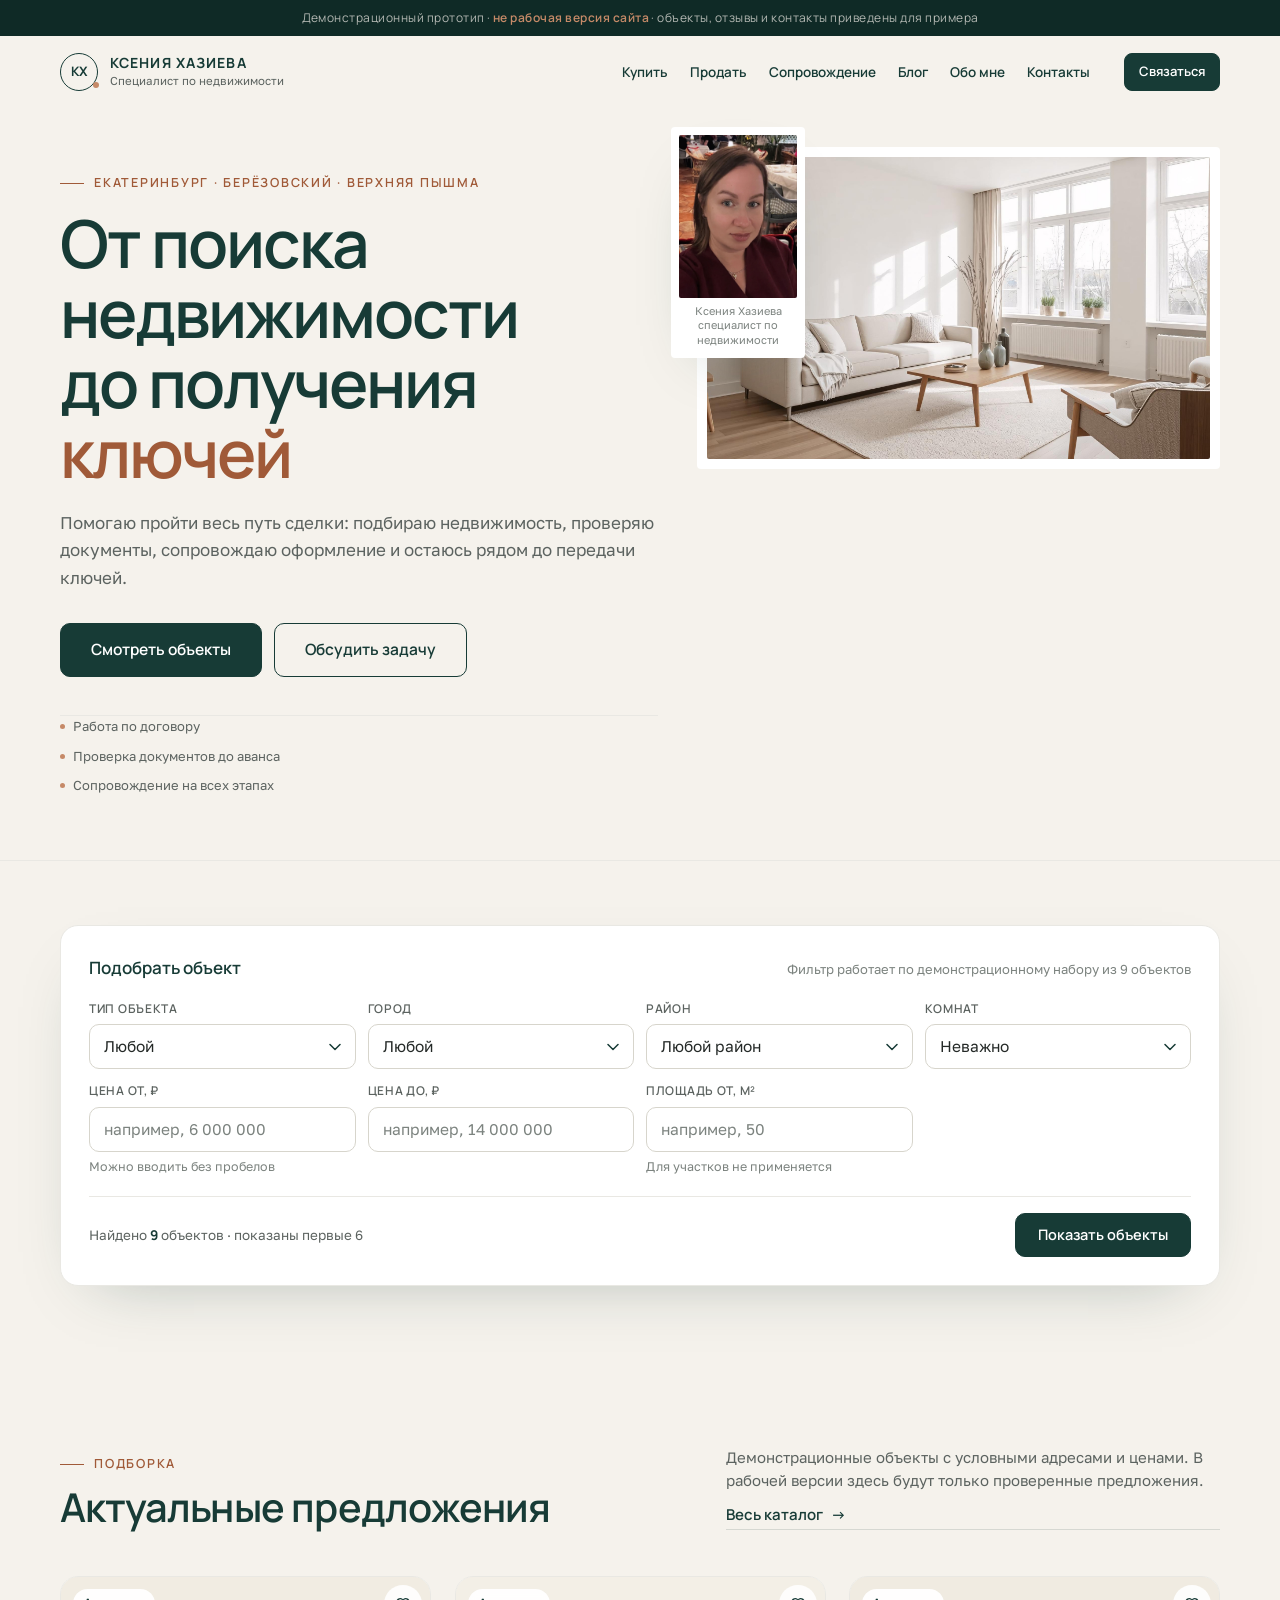
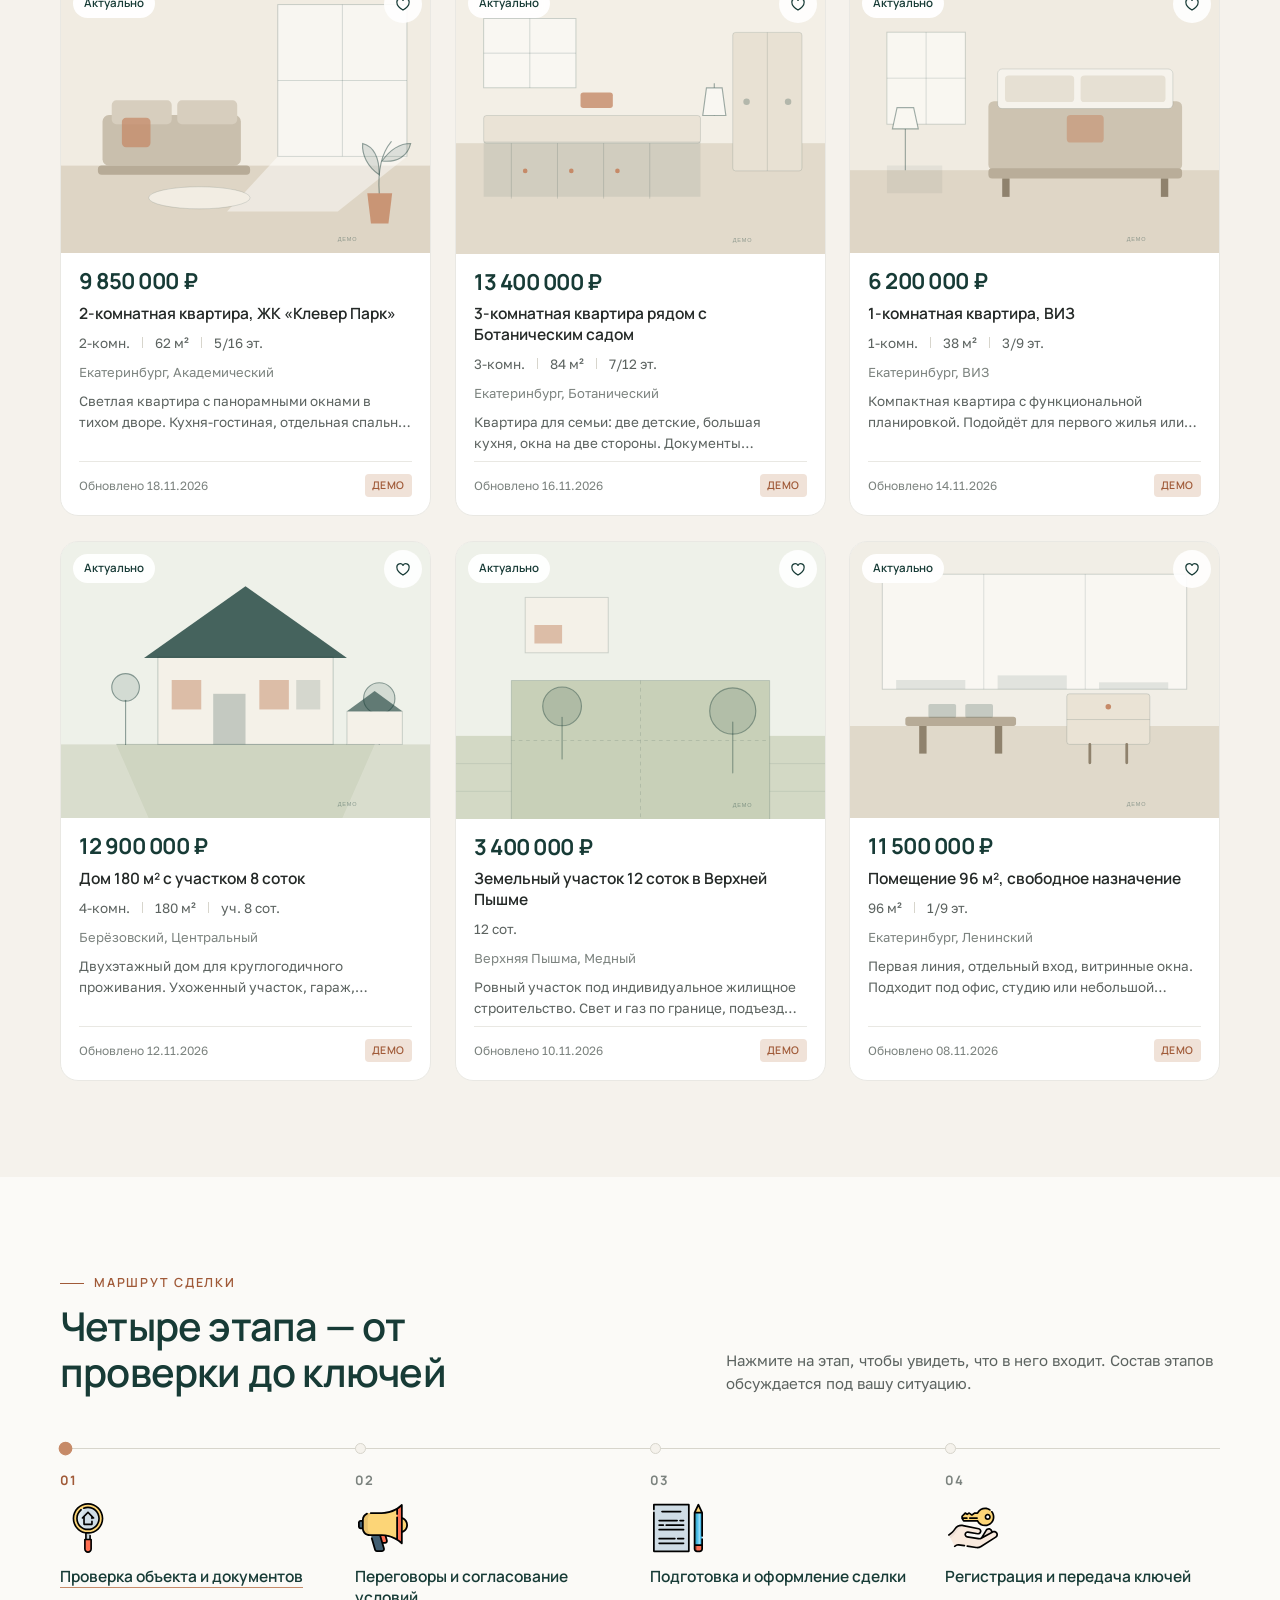
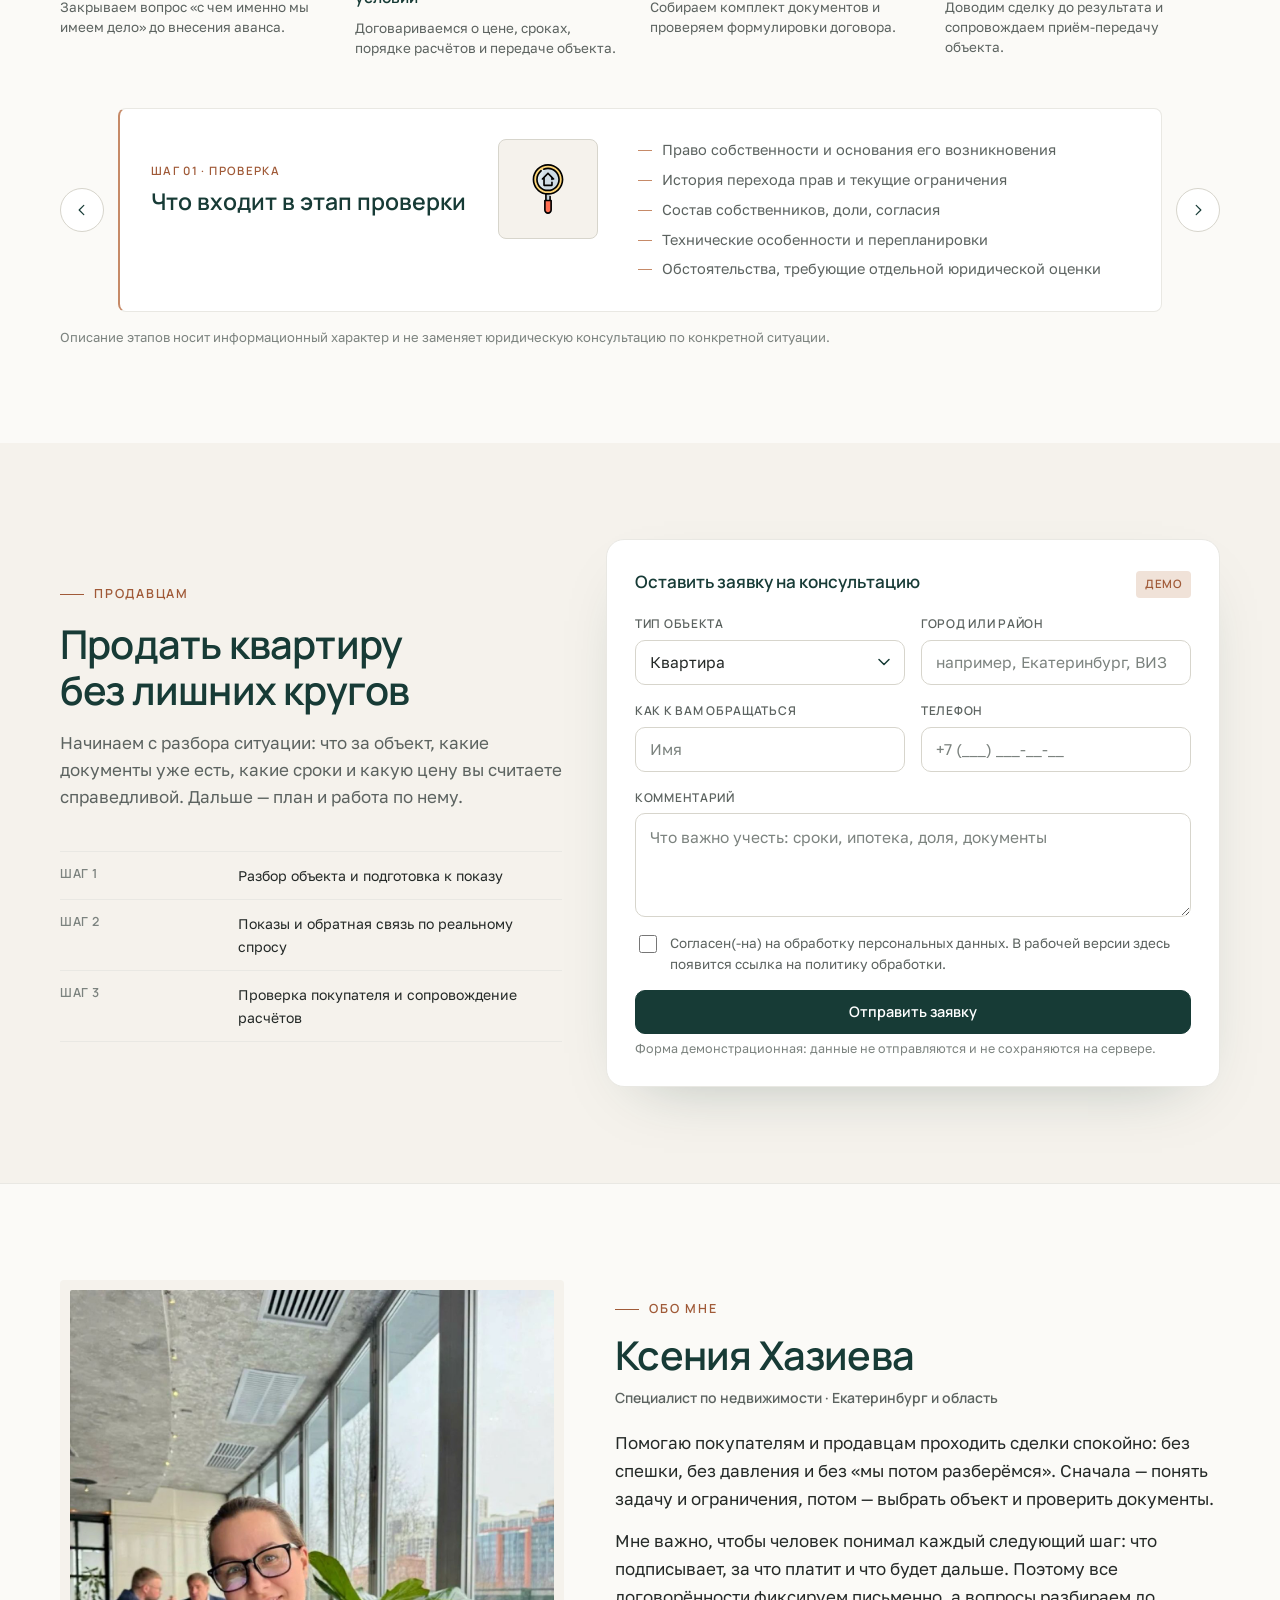
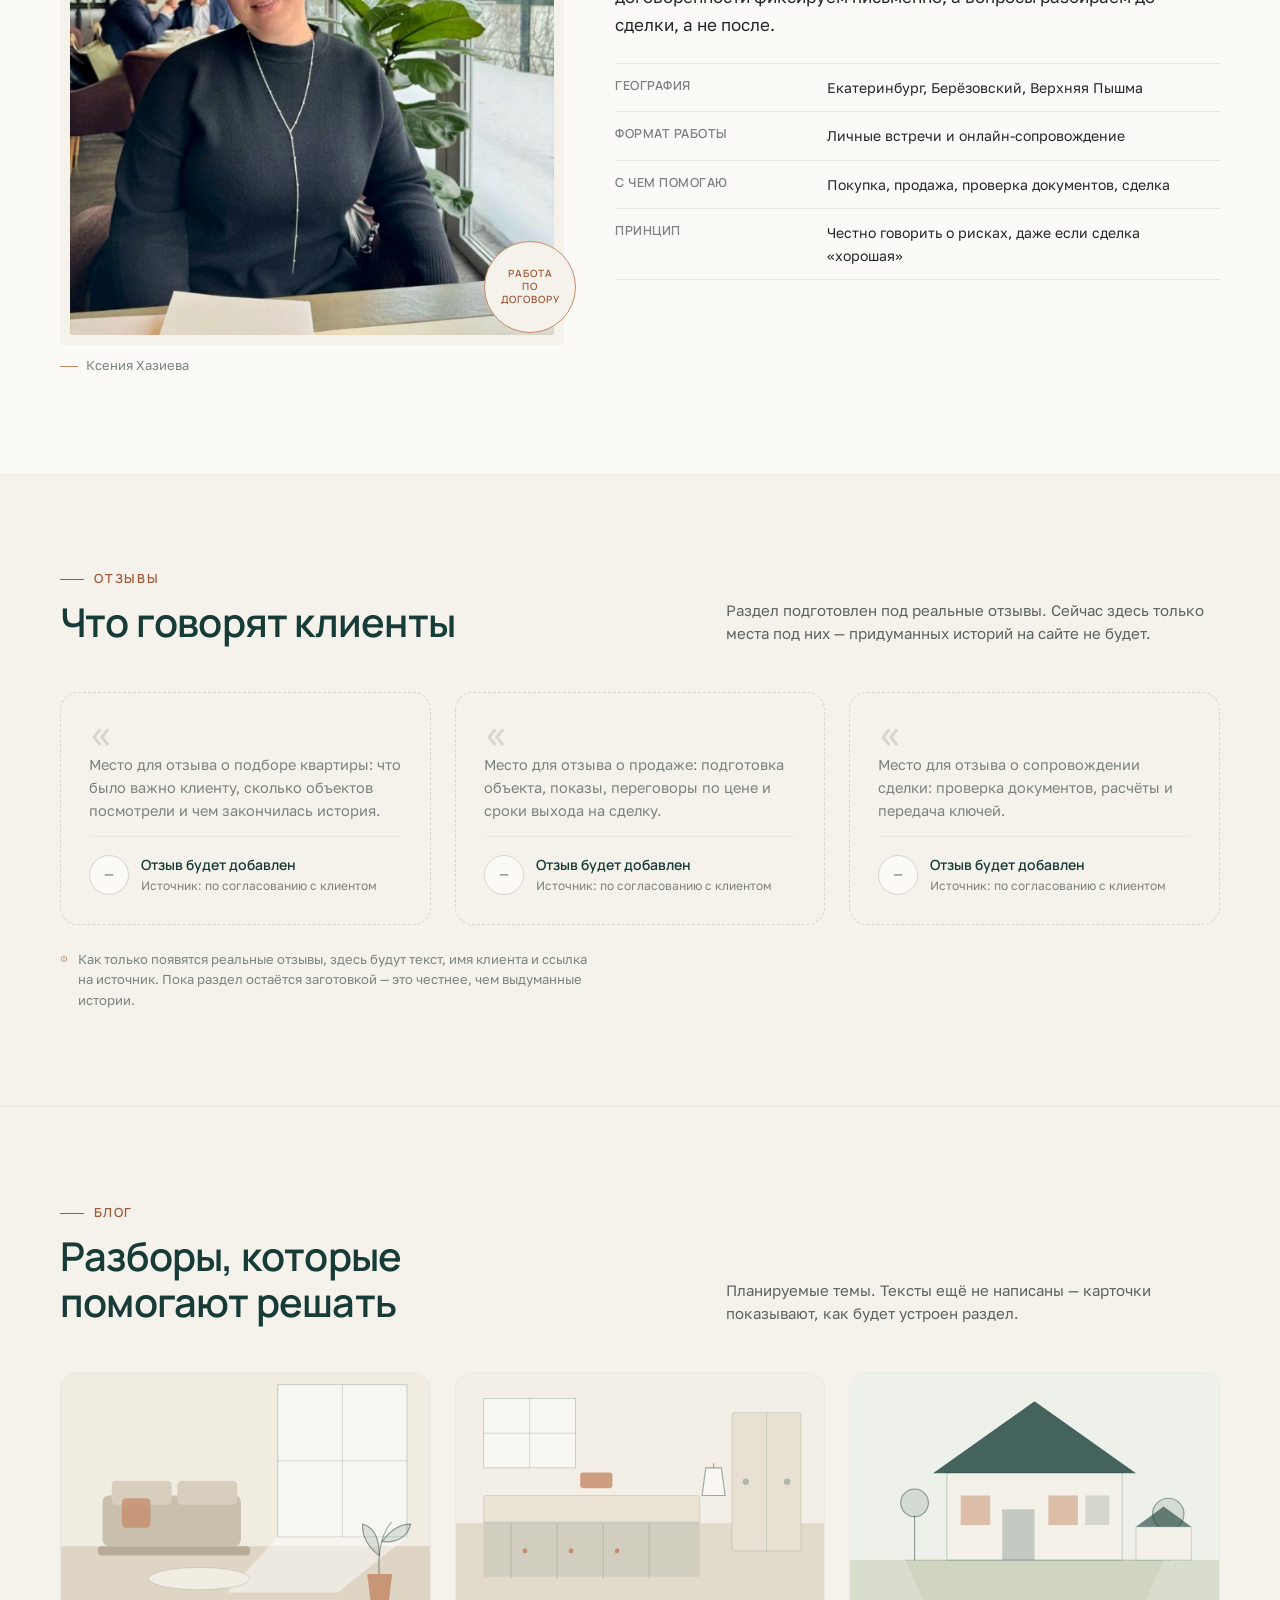
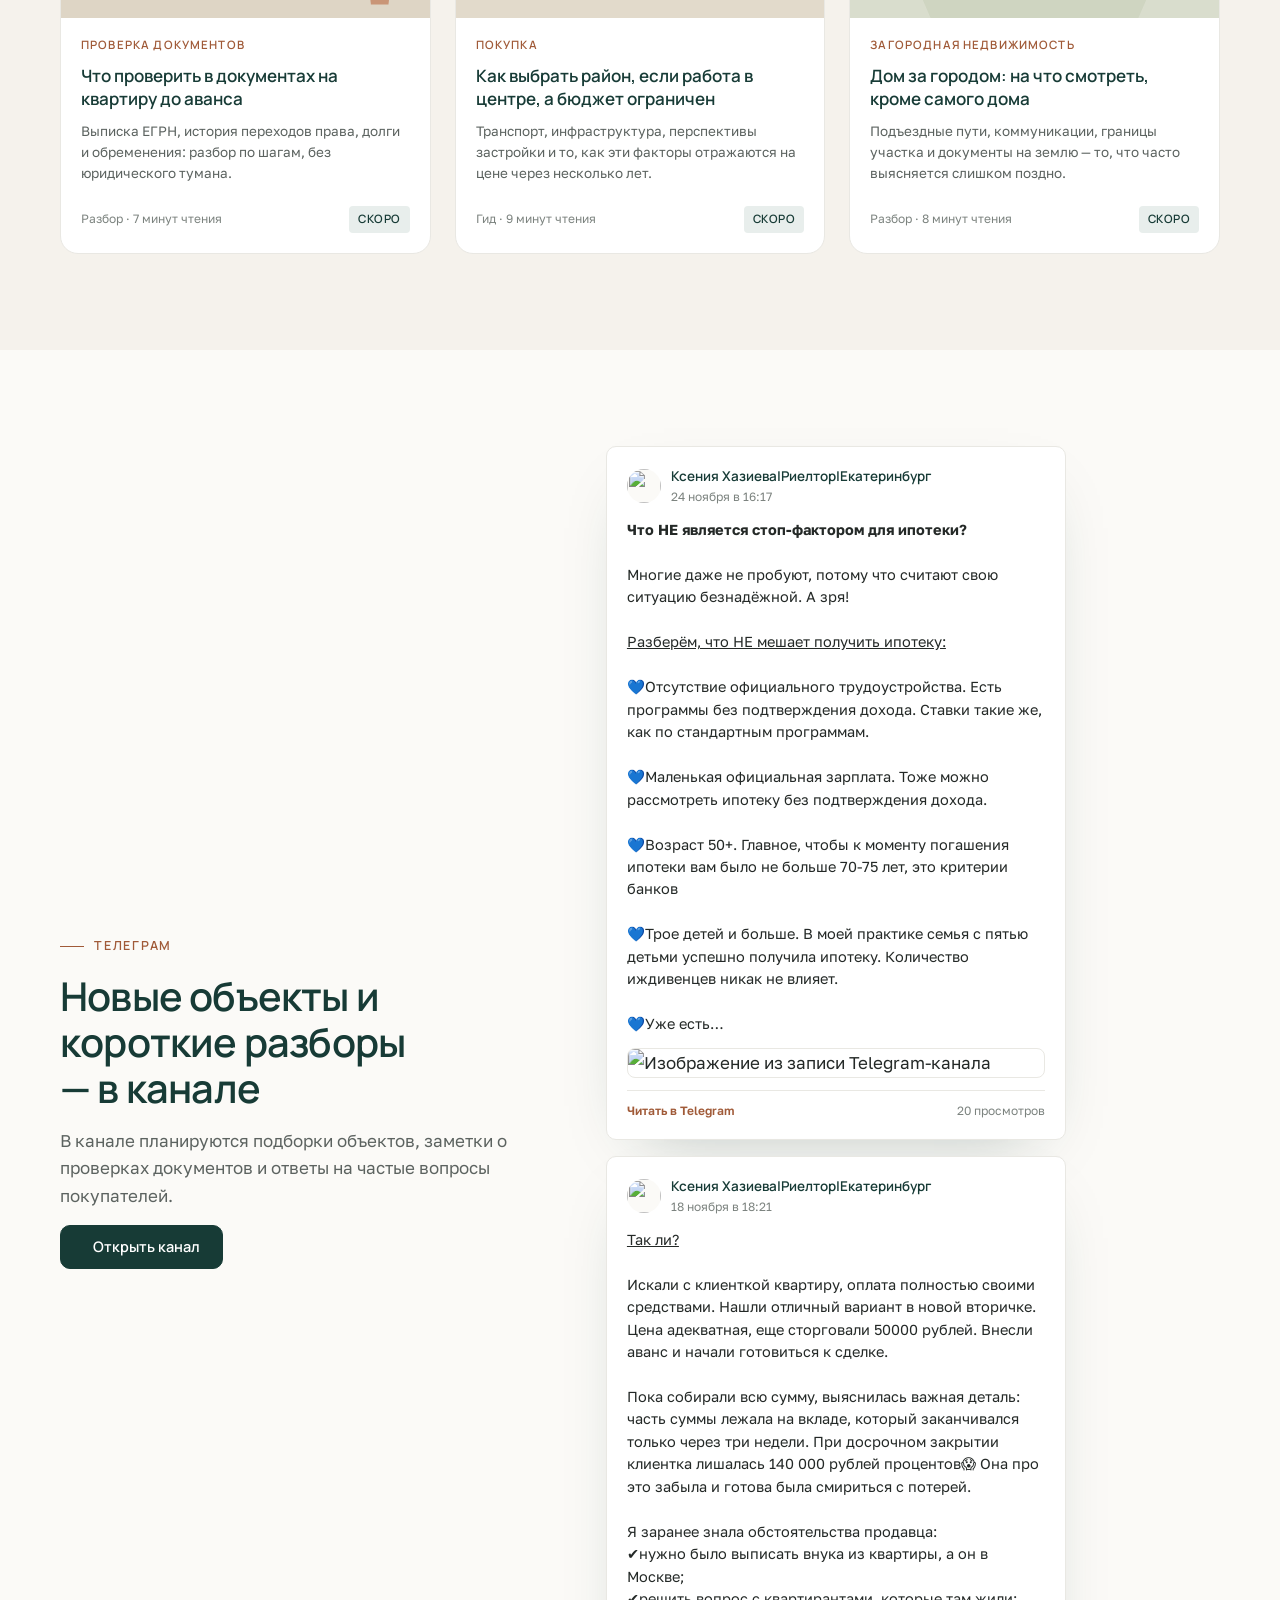
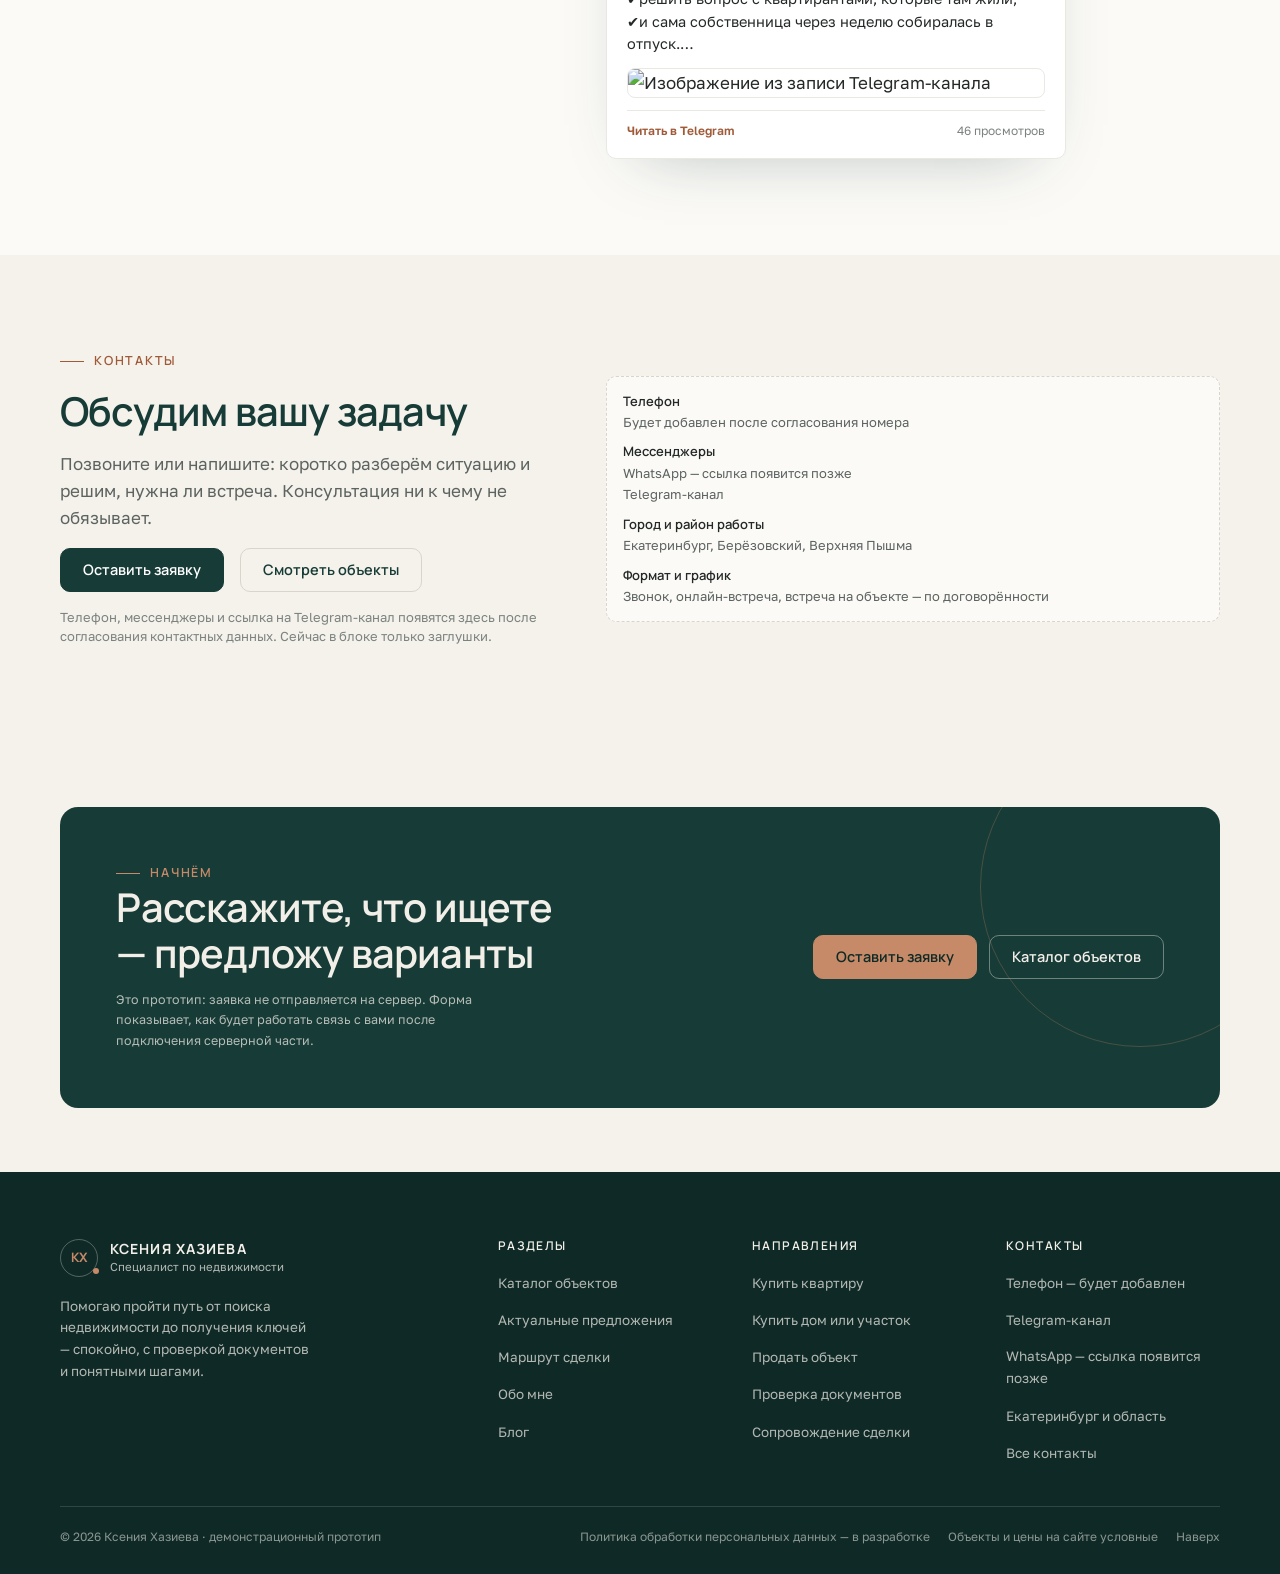
==== commit b8855573: "Telegram: живая лента канала @hazieva_realty на главной - scripts/fetch-telegram.ps1 + scripts/teleg" ====
--- a/prototype/index.html
+++ b/prototype/index.html
@@ -587,34 +587,43 @@
               и ответы на частые вопросы покупателей.
             </p>
             <div class="row-16">
-              <button class="btn btn--outline" type="button" data-open-dialog="dialog-consult">
+              <a class="btn" data-tg-link href="https://t.me/" target="_blank" rel="noopener" hidden>
+                <span data-icon="tg"></span>
+                Открыть канал
+              </a>
+              <button class="btn btn--outline" type="button" data-open-dialog="dialog-consult" data-tg-fallback>
                 <span data-icon="tg"></span>
                 Узнать про Telegram
               </button>
-              <span class="tag tag--demo">ссылка на канал появится позже</span>
-            </div>
-          </div>
-
-          <div class="tg-post" aria-label="Пример оформления поста в Telegram">
-            <div class="tg-post__head">
-              <span class="tg-post__avatar" aria-hidden="true">КХ</span>
-              <div>
-                <p class="tg-post__channel">Недвижимость с Ксенией</p>
-                <p class="tg-post__time">пример оформления · демо</p>
-              </div>
-            </div>
-            <p class="tg-post__text">
-              Разбираем, как читать выписку ЕГРН: какие разделы важны,
-              что означает «обременение» и когда стоит задавать вопросы продавцу.
-            </p>
-            <div class="tg-post__media">
-              <img src="assets/img/listing-office.svg" width="800" height="500" loading="lazy"
-                   alt="Демонстрационная иллюстрация интерьера — пример изображения к посту">
-            </div>
-            <p class="tg-post__foot">
-              <span>Пример публикации</span>
-              <span>289 просмотров</span>
-            </p>
+              <span class="tag tag--demo" data-tg-fallback>ссылка на канал появится позже</span>
+            </div>
+          </div>
+
+          <div class="tg-feed" data-tg-feed aria-label="Записи Telegram-канала">
+            <!-- Пока канал не подключён (scripts/telegram-channel.txt пуст), видна
+                 карточка-пример. Когда канал появится, app.js заменит её реальными
+                 постами из assets/js/telegram-data.js. -->
+            <div class="tg-post" aria-label="Пример оформления поста в Telegram">
+              <div class="tg-post__head">
+                <span class="tg-post__avatar" aria-hidden="true">КХ</span>
+                <div>
+                  <p class="tg-post__channel">Недвижимость с Ксенией</p>
+                  <p class="tg-post__time">пример оформления · демо</p>
+                </div>
+              </div>
+              <p class="tg-post__text">
+                Разбираем, как читать выписку ЕГРН: какие разделы важны,
+                что означает «обременение» и когда стоит задавать вопросы продавцу.
+              </p>
+              <div class="tg-post__media">
+                <img src="assets/img/listing-office.svg" width="800" height="500" loading="lazy"
+                     alt="Демонстрационная иллюстрация интерьера — пример изображения к посту">
+              </div>
+              <p class="tg-post__foot">
+                <span>Пример публикации</span>
+                <span>289 просмотров</span>
+              </p>
+            </div>
           </div>
         </div>
       </div>
@@ -647,7 +656,9 @@
             </p>
             <p>
               <strong>Мессенджеры</strong><br>
-              WhatsApp и Telegram — ссылки появятся позже
+              WhatsApp — ссылка появится позже<br>
+              <span data-tg-fallback>Telegram — ссылка появится позже</span>
+              <a data-tg-link href="https://t.me/" target="_blank" rel="noopener" hidden>Telegram-канал</a>
             </p>
             <p>
               <strong>Город и район работы</strong><br>
@@ -729,7 +740,10 @@
           <p class="footer__title">Контакты</p>
           <ul class="footer__list">
             <li><span>Телефон — будет добавлен</span></li>
-            <li><span>Telegram — ссылка появится позже</span></li>
+            <li>
+              <span data-tg-fallback>Telegram — ссылка появится позже</span>
+              <a data-tg-link href="https://t.me/" target="_blank" rel="noopener" hidden>Telegram-канал</a>
+            </li>
             <li><span>WhatsApp — ссылка появится позже</span></li>
             <li><span>Екатеринбург и область</span></li>
             <li><a href="#contacts">Все контакты</a></li>
@@ -838,6 +852,7 @@
   <div class="toast" id="toast" role="status" aria-live="polite"></div>
 
   <script src="assets/js/data.js" defer></script>
+  <script src="assets/js/telegram-data.js" defer></script>
   <script src="assets/js/icons.js" defer></script>
   <script src="assets/js/app.js" defer></script>
 </body>
--- a/prototype/assets/css/site.css
+++ b/prototype/assets/css/site.css
@@ -783,7 +783,7 @@
 .route-detail__icon {
   flex: none;
   margin-left: auto;
-  width: 52px; height: 52px;
+  width: 100px; height: 100px;
   display: grid; place-items: center;
   border: 1px solid var(--c-line-strong);
   border-radius: var(--r-sm);
@@ -792,7 +792,7 @@
 }
 .route-detail__icon[hidden] { display: none; }
 .route-detail__icon svg,
-.route-detail__icon img { width: 28px; height: 28px; }
+.route-detail__icon img { width: 50px; height: 50px; }
 .route-detail__icon img { object-fit: contain; }
 /* Стрелки «назад / вперёд» по бокам карточки этапа */
 .route__arrow {
@@ -1034,6 +1034,42 @@
   border-top: 1px solid var(--c-line);
   font-size: 12px; color: var(--c-text-soft);
 }
+
+/* Лента реальных постов канала: данные готовит scripts/fetch-telegram.ps1
+   и складывает в assets/js/telegram-data.js. Пока канал не подключён,
+   здесь остаётся одна карточка-пример из разметки выше. */
+.tg-feed {
+  display: flex; flex-direction: column; gap: var(--sp-4);
+  justify-self: start;
+  width: 100%; max-width: 460px;
+  min-width: 0;
+}
+.tg-feed .tg-post { max-width: none; justify-self: stretch; }
+.tg-post__avatar--photo { padding: 0; overflow: hidden; background: var(--c-surface); }
+.tg-post__avatar img {
+  width: 100%; height: 100%;
+  object-fit: cover; display: block;
+}
+.tg-post__text { overflow-wrap: anywhere; }
+.tg-post__text a {
+  color: var(--c-terracotta-ink);
+  text-decoration: underline;
+  text-underline-offset: 2px;
+}
+.tg-post__text a:hover { color: var(--c-green-800); }
+.tg-post__media img {
+  width: 100%; max-height: 300px;
+  object-fit: cover; display: block;
+}
+.tg-post__foot { flex-wrap: wrap; justify-content: space-between; }
+.tg-post__more {
+  font-weight: 600;
+  color: var(--c-terracotta-ink);
+}
+.tg-post__more:hover { color: var(--c-green-800); }
+/* .btn и .tag задают display, поэтому атрибут hidden сам по себе их не скрывает. */
+[data-tg-fallback][hidden],
+[data-tg-link][hidden] { display: none !important; }
 
 /* ---------- Финальный CTA ---------- */
 .cta {
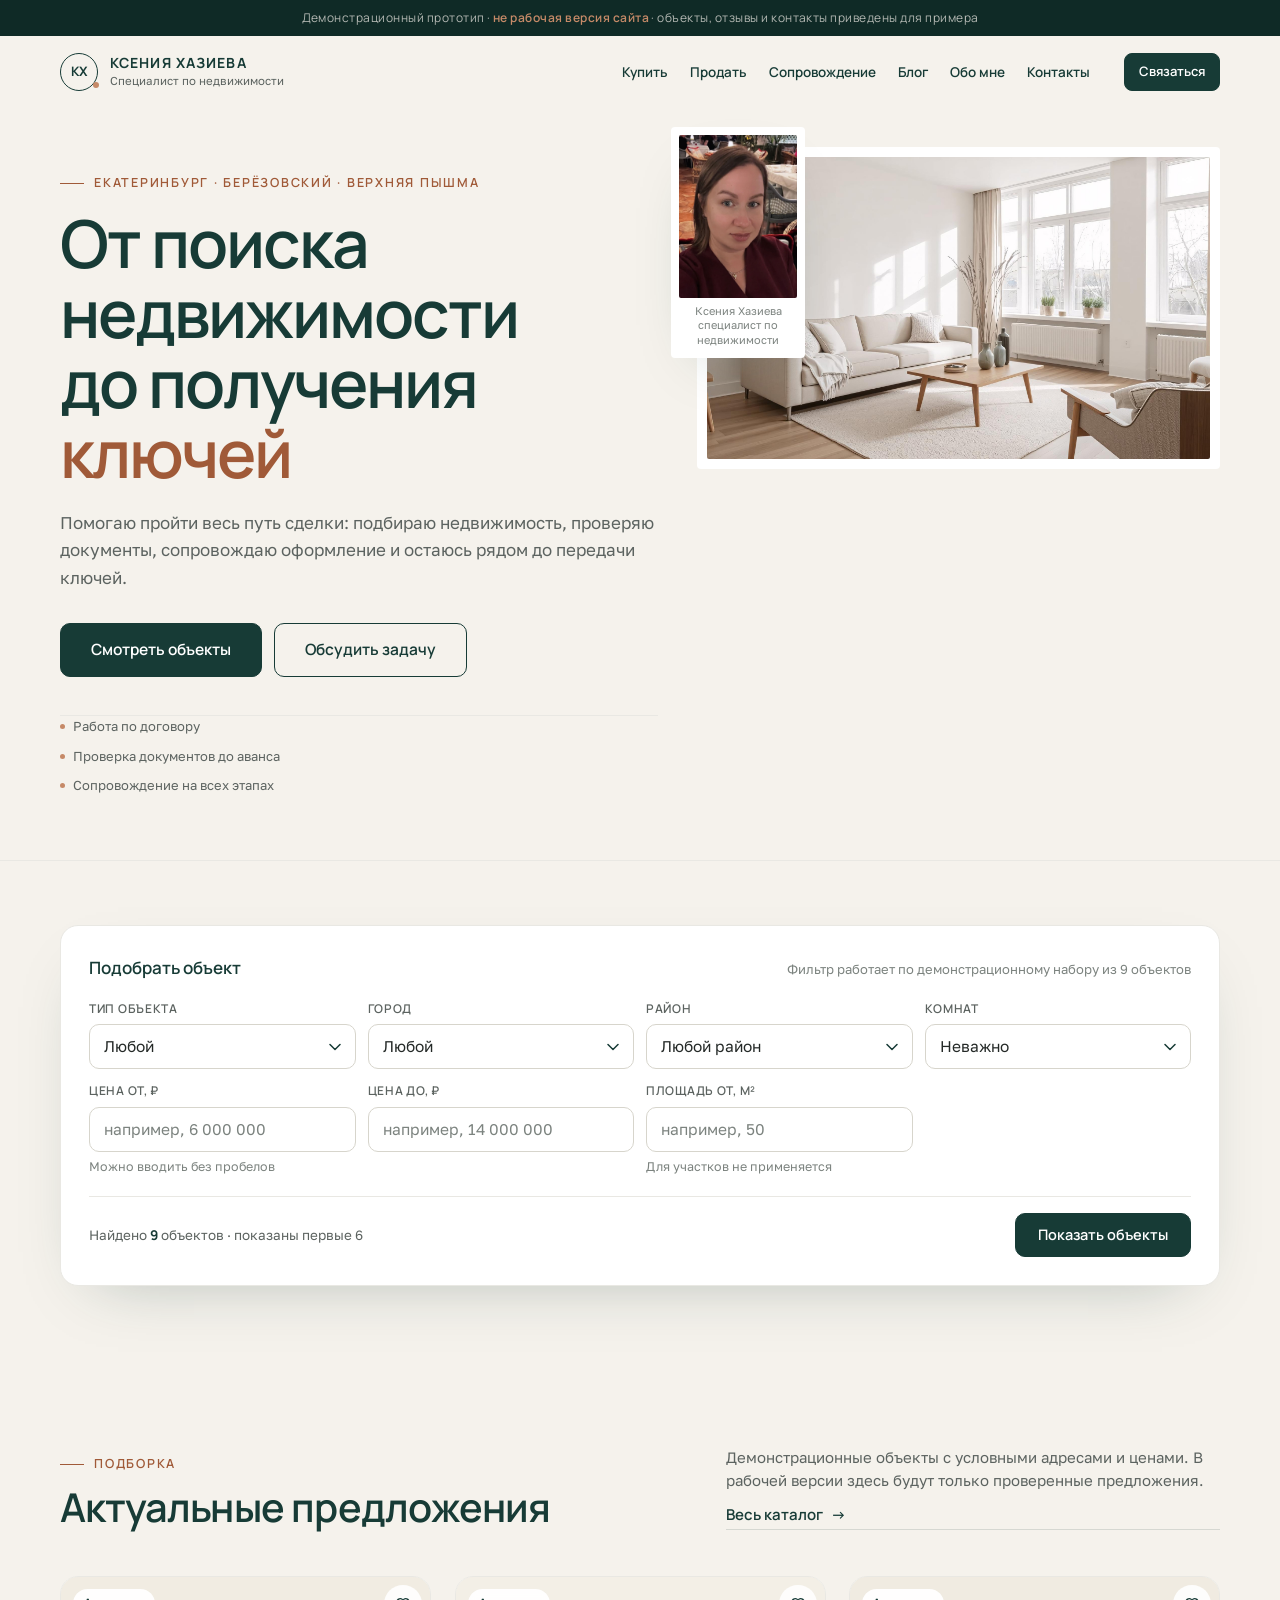
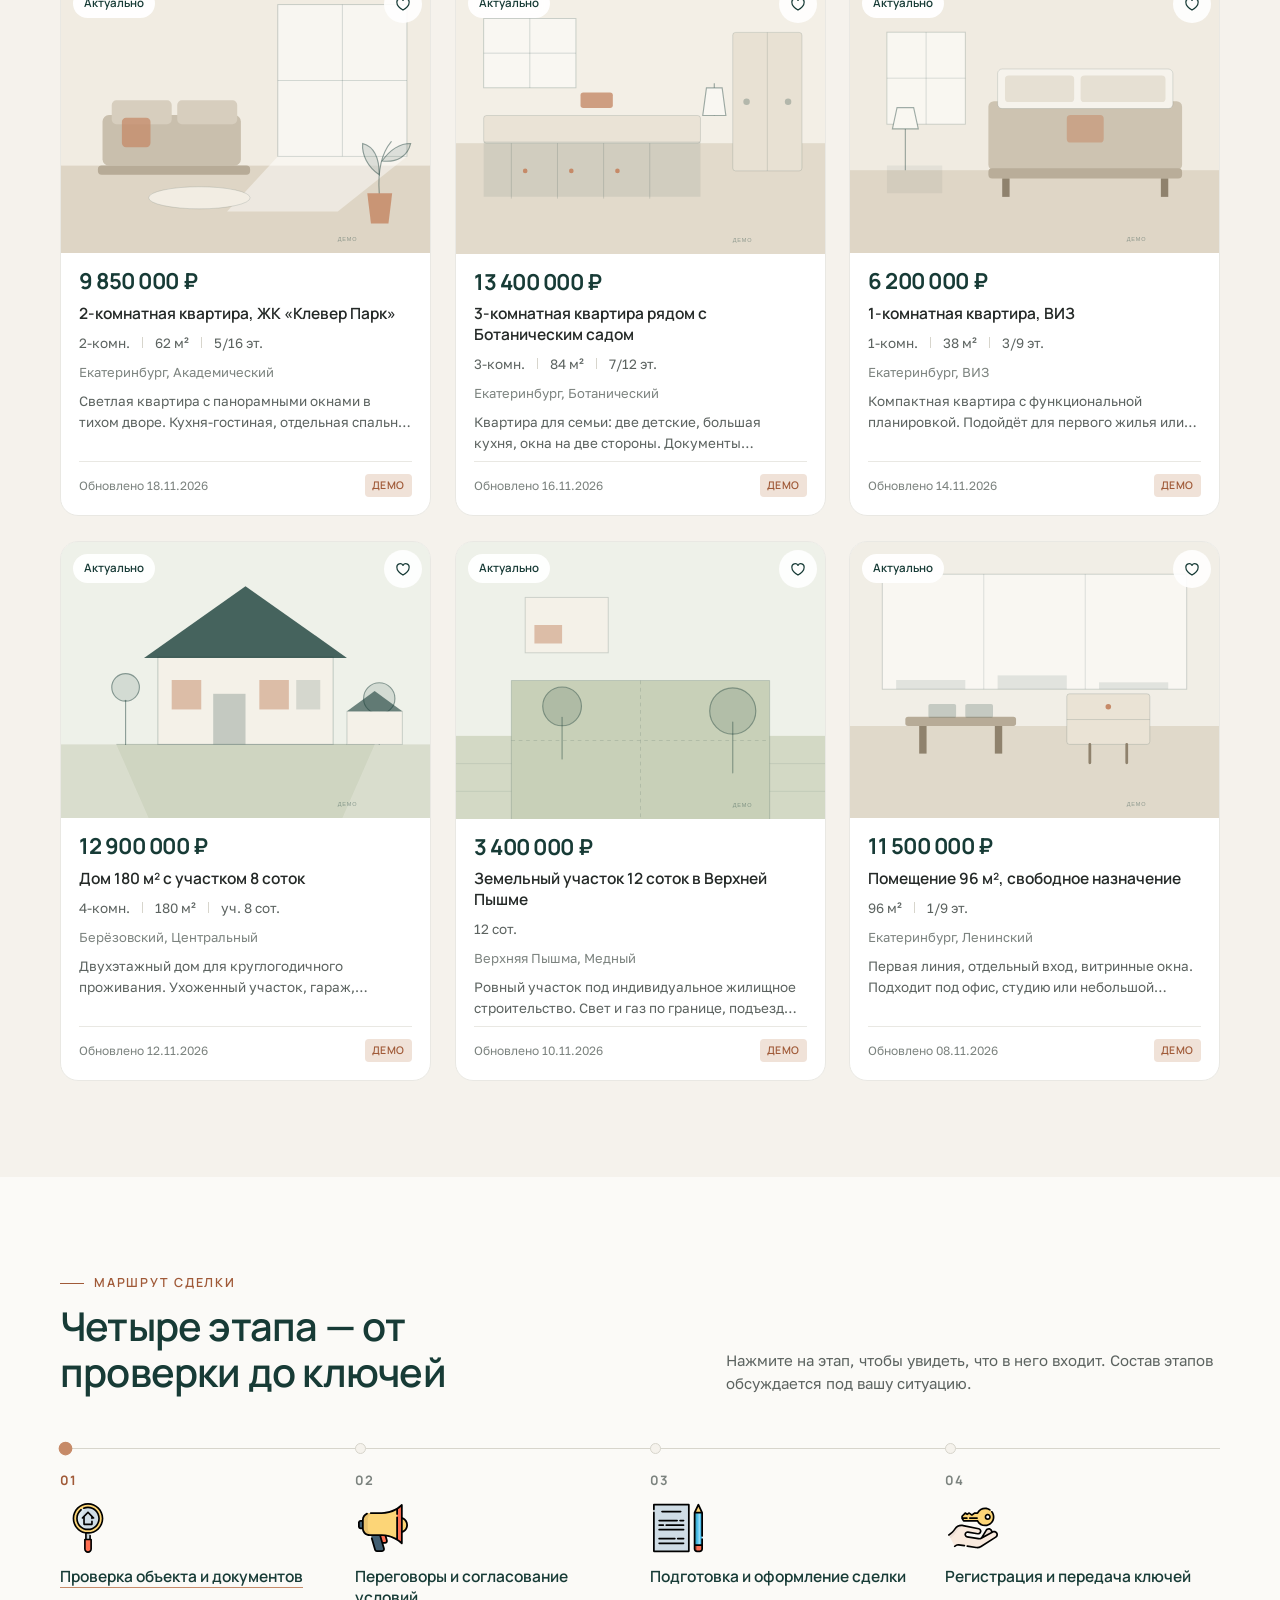
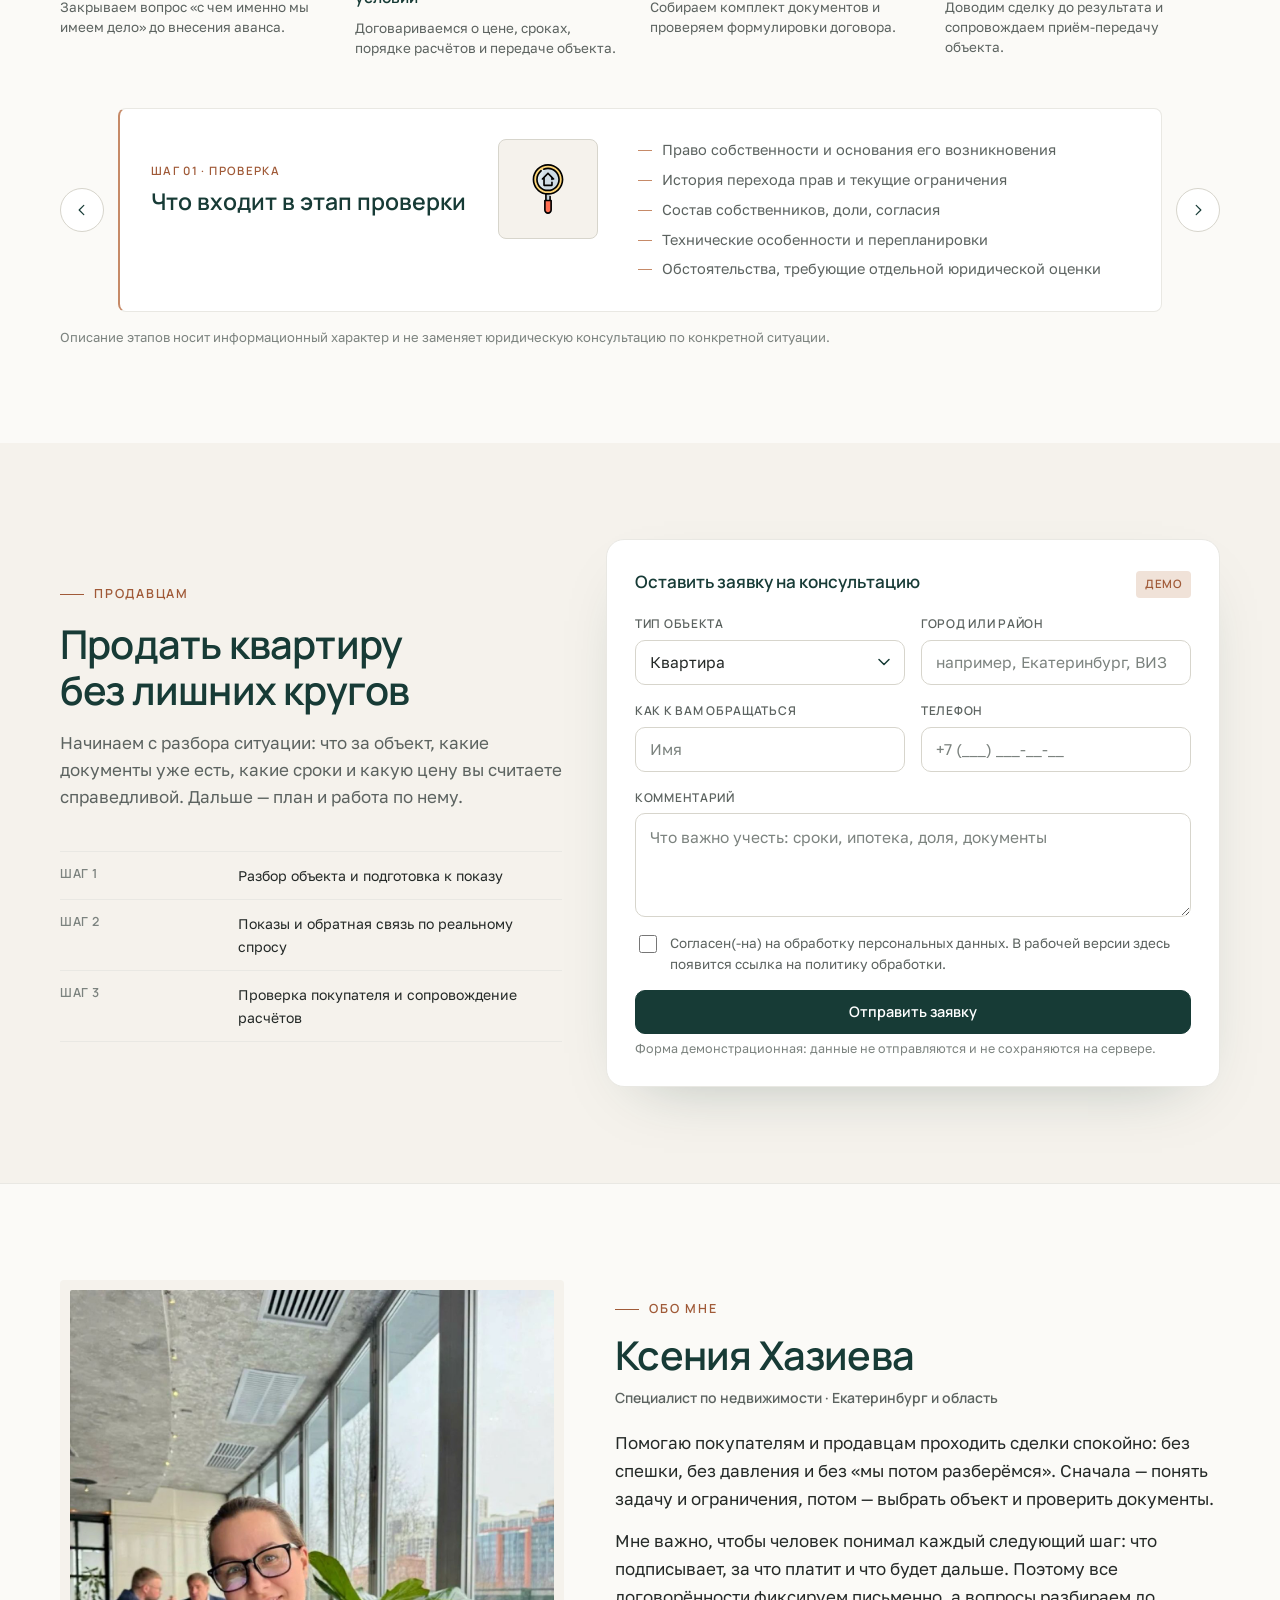
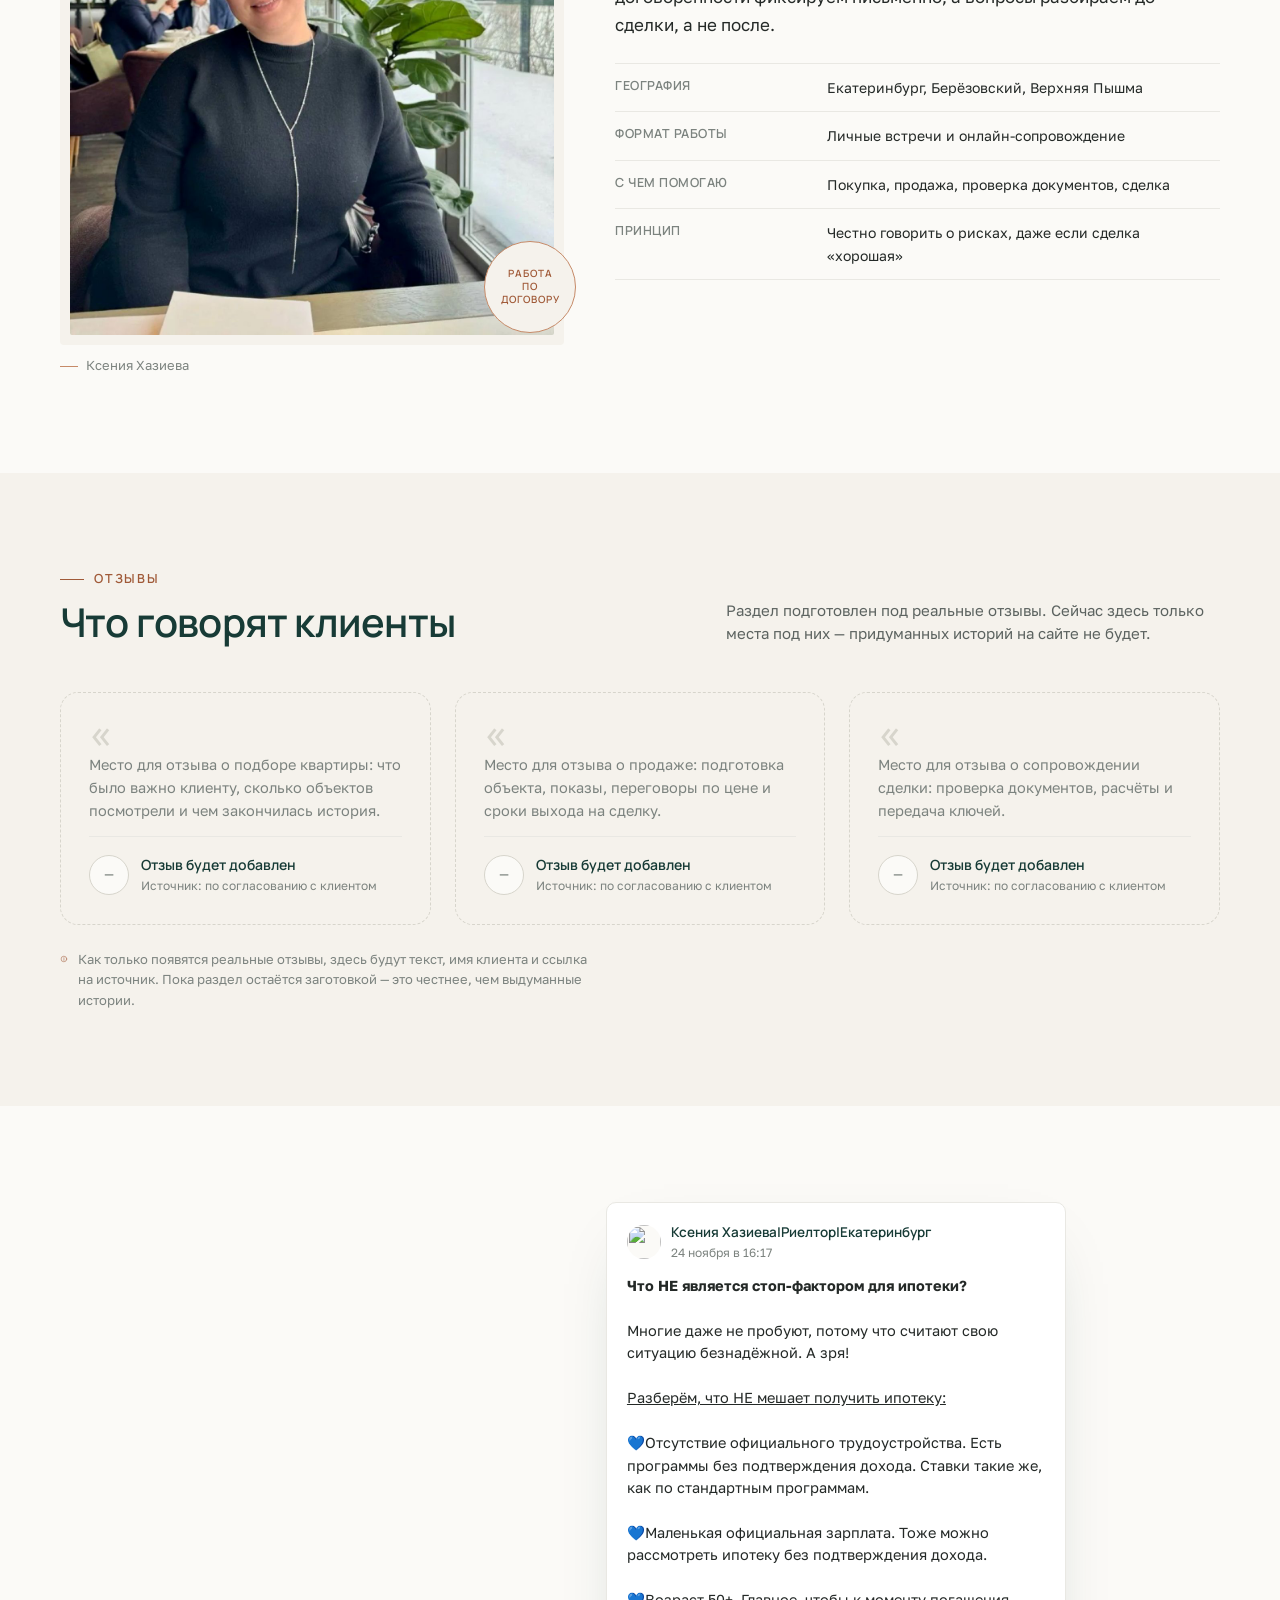
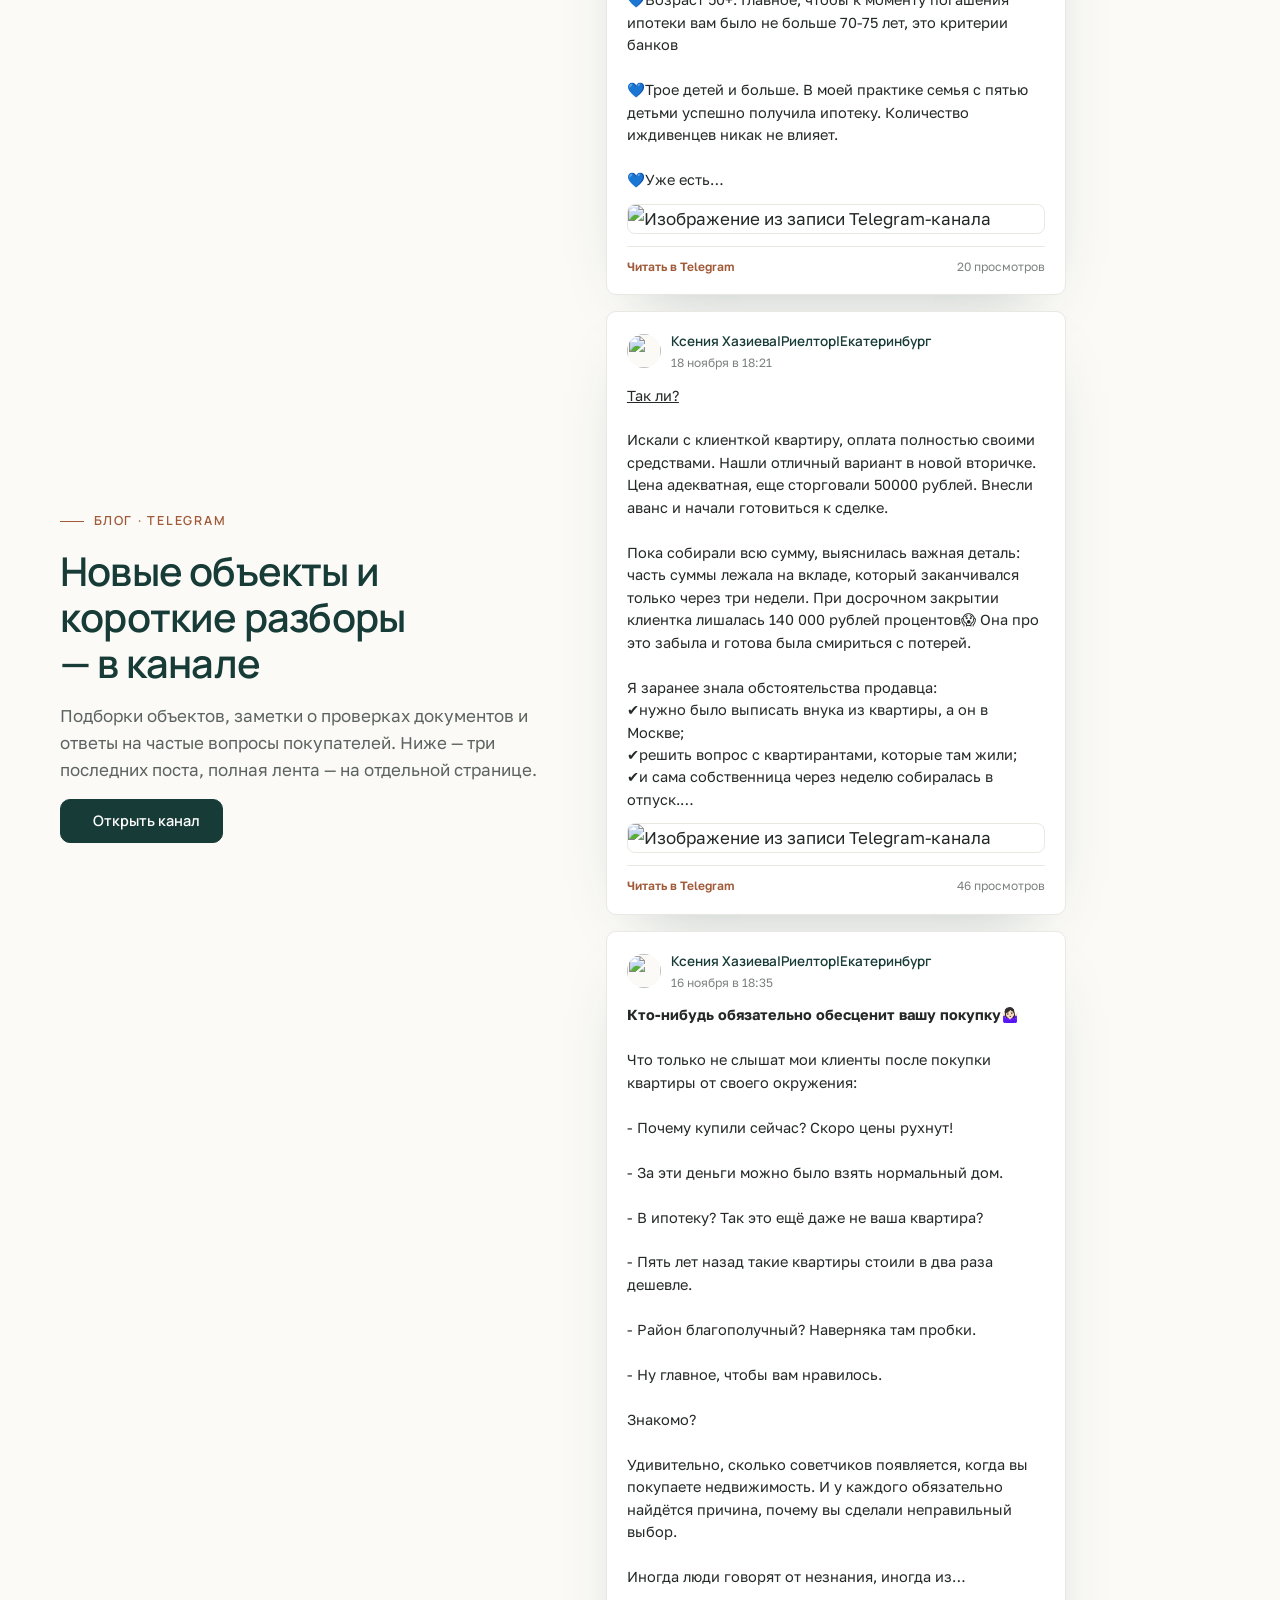
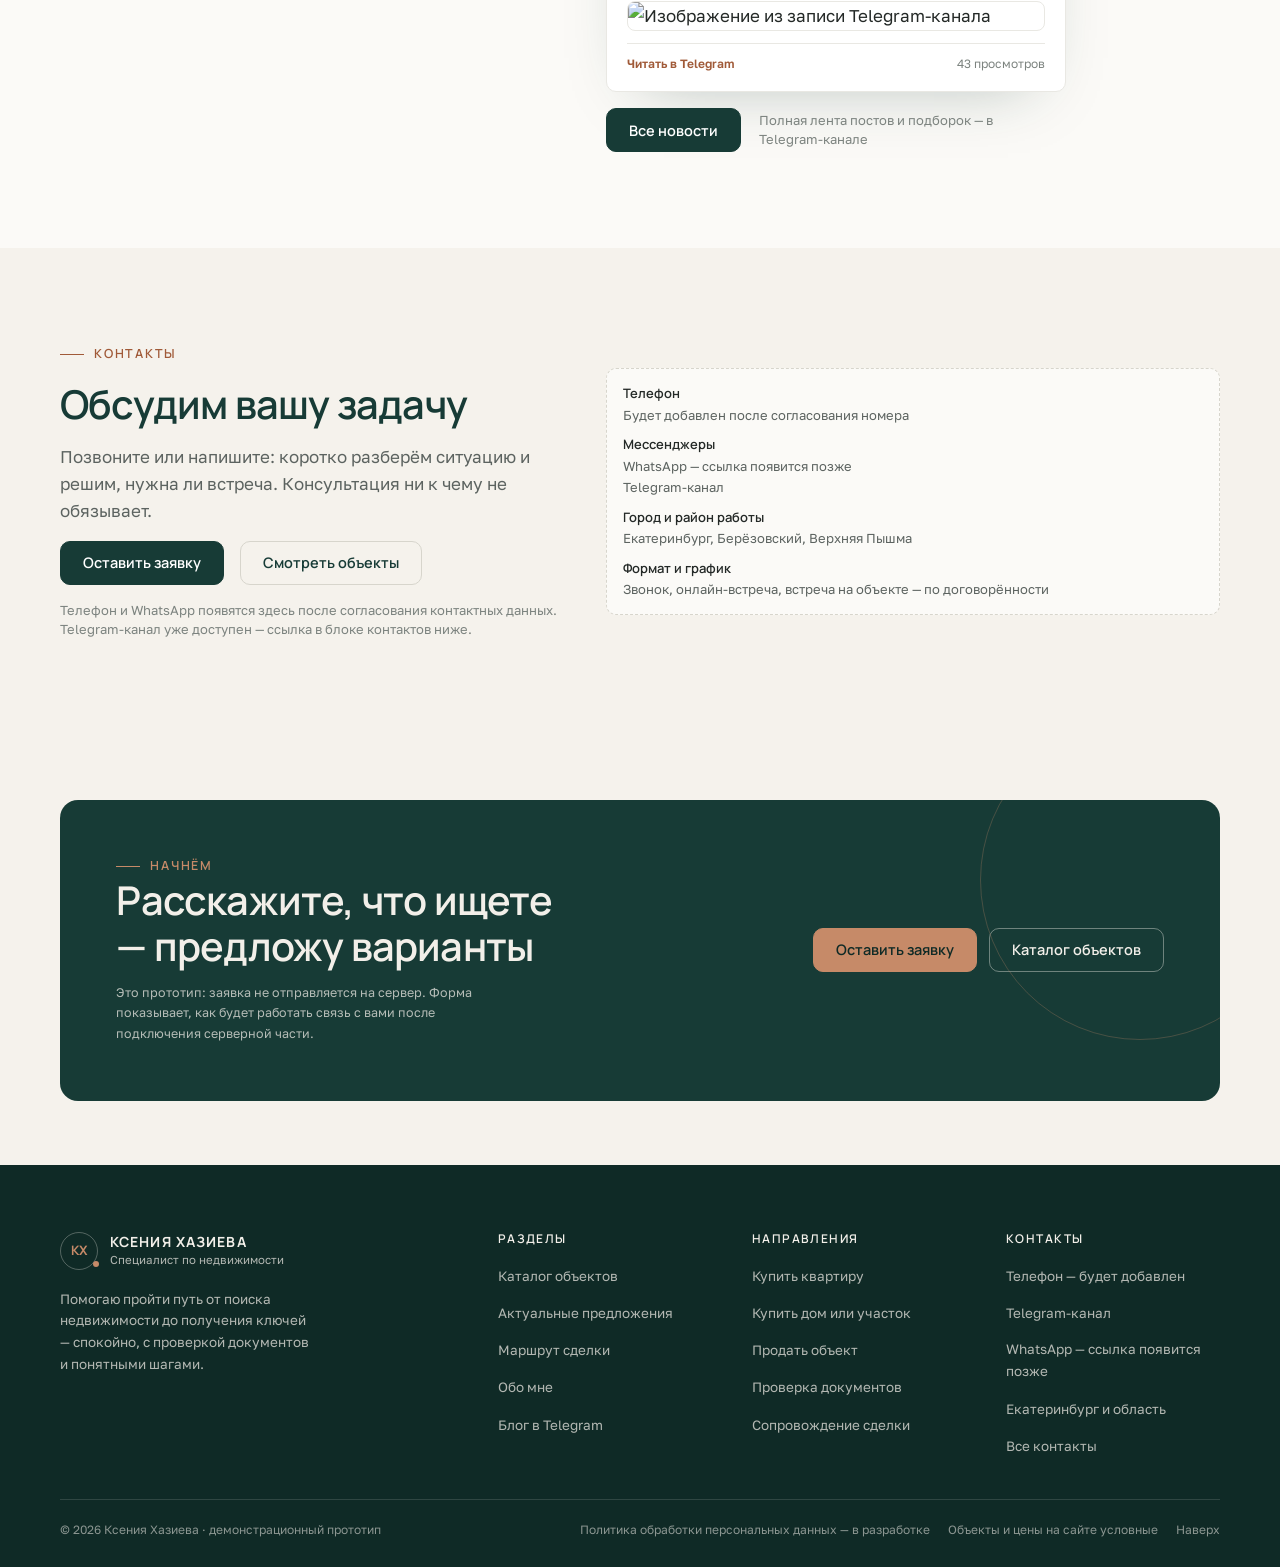
==== commit 05cb6f39: "Страница «Все посты»: полная лента Telegram и кнопка «Все новости» на главной" ====
--- a/prototype/index.html
+++ b/prototype/index.html
@@ -34,7 +34,7 @@
         <a class="nav__link" href="catalog.html">Купить</a>
         <a class="nav__link" href="#sell">Продать</a>
         <a class="nav__link" href="#route">Сопровождение</a>
-        <a class="nav__link" href="#blog">Блог</a>
+        <a class="nav__link" href="telegram.html">Блог</a>
         <a class="nav__link" href="#about">Обо мне</a>
         <a class="nav__link" href="#contacts">Контакты</a>
       </nav>
@@ -500,91 +500,15 @@
       </div>
     </section>
 
-    <section class="section section--hairline" id="blog" aria-labelledby="blog-title">
-      <div class="container">
-        <div class="section__head">
-          <div class="stack-10">
-            <p class="kicker">Блог</p>
-            <h2 class="h2" id="blog-title">Разборы, которые помогают решать</h2>
-          </div>
-          <div class="head-aside stack-10">
-            <p class="small muted">
-              Планируемые темы. Тексты ещё не написаны — карточки показывают,
-              как будет устроен раздел.
-            </p>
-          </div>
-        </div>
-
-        <div class="grid grid--3">
-          <article class="post-card">
-            <div class="post-card__cover">
-              <img src="assets/img/listing-living.svg" width="800" height="600" loading="lazy"
-                   alt="Демонстрационная иллюстрация гостиной — обложка будущей статьи">
-            </div>
-            <div class="post-card__body">
-              <p class="post-card__cat">Проверка документов</p>
-              <h3 class="post-card__title">Что проверить в документах на квартиру до аванса</h3>
-              <p class="post-card__text">
-                Выписка ЕГРН, история переходов права, долги и обременения:
-                разбор по шагам, без юридического тумана.
-              </p>
-              <p class="post-card__meta">
-                <span>Разбор · 7 минут чтения</span>
-                <span class="tag">скоро</span>
-              </p>
-            </div>
-          </article>
-
-          <article class="post-card">
-            <div class="post-card__cover">
-              <img src="assets/img/listing-kitchen.svg" width="800" height="600" loading="lazy"
-                   alt="Демонстрационная иллюстрация кухни — обложка будущей статьи">
-            </div>
-            <div class="post-card__body">
-              <p class="post-card__cat">Покупка</p>
-              <h3 class="post-card__title">Как выбрать район, если работа в центре, а бюджет ограничен</h3>
-              <p class="post-card__text">
-                Транспорт, инфраструктура, перспективы застройки и то,
-                как эти факторы отражаются на цене через несколько лет.
-              </p>
-              <p class="post-card__meta">
-                <span>Гид · 9 минут чтения</span>
-                <span class="tag">скоро</span>
-              </p>
-            </div>
-          </article>
-
-          <article class="post-card">
-            <div class="post-card__cover">
-              <img src="assets/img/listing-house.svg" width="800" height="600" loading="lazy"
-                   alt="Демонстрационная иллюстрация загородного дома — обложка будущей статьи">
-            </div>
-            <div class="post-card__body">
-              <p class="post-card__cat">Загородная недвижимость</p>
-              <h3 class="post-card__title">Дом за городом: на что смотреть, кроме самого дома</h3>
-              <p class="post-card__text">
-                Подъездные пути, коммуникации, границы участка и документы на землю —
-                то, что часто выясняется слишком поздно.
-              </p>
-              <p class="post-card__meta">
-                <span>Разбор · 8 минут чтения</span>
-                <span class="tag">скоро</span>
-              </p>
-            </div>
-          </article>
-        </div>
-      </div>
-    </section>
-
-    <section class="section section--surface" aria-labelledby="tg-title">
+    <section class="section section--surface" id="blog" aria-labelledby="tg-title">
       <div class="container">
         <div class="tg-wrap">
           <div class="stack-16">
-            <p class="kicker">Телеграм</p>
+            <p class="kicker">Блог · Telegram</p>
             <h2 class="h2" id="tg-title">Новые объекты и короткие разборы — в канале</h2>
             <p class="lead">
-              В канале планируются подборки объектов, заметки о проверках документов
-              и ответы на частые вопросы покупателей.
+              Подборки объектов, заметки о проверках документов и ответы на частые вопросы
+              покупателей. Ниже — три последних поста, полная лента — на отдельной странице.
             </p>
             <div class="row-16">
               <a class="btn" data-tg-link href="https://t.me/" target="_blank" rel="noopener" hidden>
@@ -599,30 +523,39 @@
             </div>
           </div>
 
-          <div class="tg-feed" data-tg-feed aria-label="Записи Telegram-канала">
-            <!-- Пока канал не подключён (scripts/telegram-channel.txt пуст), видна
-                 карточка-пример. Когда канал появится, app.js заменит её реальными
-                 постами из assets/js/telegram-data.js. -->
-            <div class="tg-post" aria-label="Пример оформления поста в Telegram">
-              <div class="tg-post__head">
-                <span class="tg-post__avatar" aria-hidden="true">КХ</span>
-                <div>
-                  <p class="tg-post__channel">Недвижимость с Ксенией</p>
-                  <p class="tg-post__time">пример оформления · демо</p>
+          <div class="tg-col">
+            <div class="tg-feed" data-tg-feed data-tg-limit="3" aria-label="Последние записи Telegram-канала">
+              <!-- Пока канал не подключён (scripts/telegram-channel.txt пуст), видна
+                   карточка-пример. Когда канал появится, app.js заменит её тремя
+                   последними постами из assets/js/telegram-data.js. -->
+              <div class="tg-post" aria-label="Пример оформления поста в Telegram">
+                <div class="tg-post__head">
+                  <span class="tg-post__avatar" aria-hidden="true">КХ</span>
+                  <div>
+                    <p class="tg-post__channel">Недвижимость с Ксенией</p>
+                    <p class="tg-post__time">пример оформления · демо</p>
+                  </div>
                 </div>
-              </div>
-              <p class="tg-post__text">
-                Разбираем, как читать выписку ЕГРН: какие разделы важны,
-                что означает «обременение» и когда стоит задавать вопросы продавцу.
-              </p>
-              <div class="tg-post__media">
-                <img src="assets/img/listing-office.svg" width="800" height="500" loading="lazy"
-                     alt="Демонстрационная иллюстрация интерьера — пример изображения к посту">
-              </div>
-              <p class="tg-post__foot">
-                <span>Пример публикации</span>
-                <span>289 просмотров</span>
-              </p>
+                <p class="tg-post__text">
+                  Разбираем, как читать выписку ЕГРН: какие разделы важны,
+                  что означает «обременение» и когда стоит задавать вопросы продавцу.
+                </p>
+                <div class="tg-post__media">
+                  <img src="assets/img/listing-office.svg" width="800" height="500" loading="lazy"
+                       alt="Демонстрационная иллюстрация интерьера — пример изображения к посту">
+                </div>
+                <p class="tg-post__foot">
+                  <span>Пример публикации</span>
+                  <span>289 просмотров</span>
+                </p>
+              </div>
+            </div>
+
+            <!-- Кнопка появляется, только если постов в снимке больше, чем помещается
+                 в ленту: иначе она вела бы на страницу с тем же содержимым. -->
+            <div class="tg-more" data-tg-more hidden>
+              <a class="btn" href="telegram.html">Все новости</a>
+              <p class="tiny">Полная лента постов и подборок — в Telegram-канале</p>
             </div>
           </div>
         </div>
@@ -644,8 +577,8 @@
               <a class="btn btn--ghost" href="catalog.html">Смотреть объекты</a>
             </div>
             <p class="tiny">
-              Телефон, мессенджеры и ссылка на Telegram-канал появятся здесь после
-              согласования контактных данных. Сейчас в блоке только заглушки.
+              Телефон и WhatsApp появятся здесь после согласования контактных данных.
+              Telegram-канал уже доступен — ссылка в блоке контактов ниже.
             </p>
           </div>
 
@@ -721,7 +654,7 @@
             <li><a href="#actual">Актуальные предложения</a></li>
             <li><a href="#route">Маршрут сделки</a></li>
             <li><a href="#about">Обо мне</a></li>
-            <li><a href="#blog">Блог</a></li>
+            <li><a href="telegram.html">Блог в Telegram</a></li>
           </ul>
         </div>
 
@@ -780,7 +713,7 @@
       <a class="drawer__link" href="catalog.html">Купить</a>
       <a class="drawer__link" href="#sell">Продать</a>
       <a class="drawer__link" href="#route">Сопровождение</a>
-      <a class="drawer__link" href="#blog">Блог</a>
+      <a class="drawer__link" href="telegram.html">Блог</a>
       <a class="drawer__link" href="#about">Обо мне</a>
       <a class="drawer__link" href="#contacts">Контакты</a>
     </nav>
--- a/prototype/assets/css/site.css
+++ b/prototype/assets/css/site.css
@@ -1070,6 +1070,66 @@
 /* .btn и .tag задают display, поэтому атрибут hidden сам по себе их не скрывает. */
 [data-tg-fallback][hidden],
 [data-tg-link][hidden] { display: none !important; }
+
+/* ---------- Страница «Все посты» (telegram.html) ---------- */
+/* На главной лента — колонка шириной 460px; на отдельной странице тот же
+   компонент раскладывается сеткой на всю ширину контейнера. */
+.tg-feed--grid {
+  display: grid;
+  grid-template-columns: repeat(2, minmax(0, 1fr));
+  gap: var(--sp-5);
+  align-items: start;
+  max-width: none;
+  justify-self: stretch;
+}
+.tg-feed--grid .tg-post { max-width: none; justify-self: stretch; }
+.tg-feed--grid .tg-post__media img { max-height: 340px; }
+
+/* Кнопка «Все новости» под лентой на главной */
+.tg-col { display: grid; gap: var(--sp-4); justify-items: start; min-width: 0; }
+.tg-col .tg-feed { justify-self: stretch; }
+.tg-more {
+  display: flex;
+  flex-wrap: wrap;
+  align-items: center;
+  gap: 10px 18px;
+  width: 100%;
+  max-width: 460px;
+}
+.tg-more p { max-width: 30ch; }
+.tg-more[hidden] { display: none !important; }
+
+/* Карточка канала на странице со всеми постами */
+.tg-profile {
+  display: flex;
+  align-items: center;
+  gap: 14px;
+  width: 100%;
+  background: var(--c-white);
+  border: 1px solid var(--c-line);
+  border-radius: var(--r-lg);
+  padding: 14px 16px;
+  box-shadow: var(--shadow-float);
+}
+.tg-profile[hidden] { display: none !important; }
+.tg-profile__avatar {
+  flex: none;
+  width: 48px; height: 48px;
+  border-radius: 50%;
+  overflow: hidden;
+  display: grid; place-items: center;
+  background: var(--c-green-800); color: var(--c-terracotta);
+  font-family: var(--font-display); font-size: 14px; font-weight: 700;
+}
+.tg-profile__avatar img { width: 100%; height: 100%; object-fit: cover; display: block; }
+.tg-profile__body { min-width: 0; }
+.tg-profile__name {
+  font-family: var(--font-display);
+  font-size: 14.5px;
+  font-weight: 600;
+  color: var(--c-green-800);
+}
+.tg-profile__meta { font-size: 12px; color: var(--c-text-soft); }
 
 /* ---------- Финальный CTA ---------- */
 .cta {
@@ -1497,6 +1557,8 @@
 
 @media (max-width: 860px) {
   :root { --fs-body: 16px; }
+  /* На телефоне и планшете лента всех постов — в одну колонку */
+  .tg-feed--grid { grid-template-columns: minmax(0, 1fr); }
   .grid--4 { grid-template-columns: repeat(2, minmax(0, 1fr)); }
   .grid--3 { grid-template-columns: repeat(2, minmax(0, 1fr)); }
   .route { grid-template-columns: repeat(2, minmax(0, 1fr)); gap: 20px 16px; padding-top: 0; }
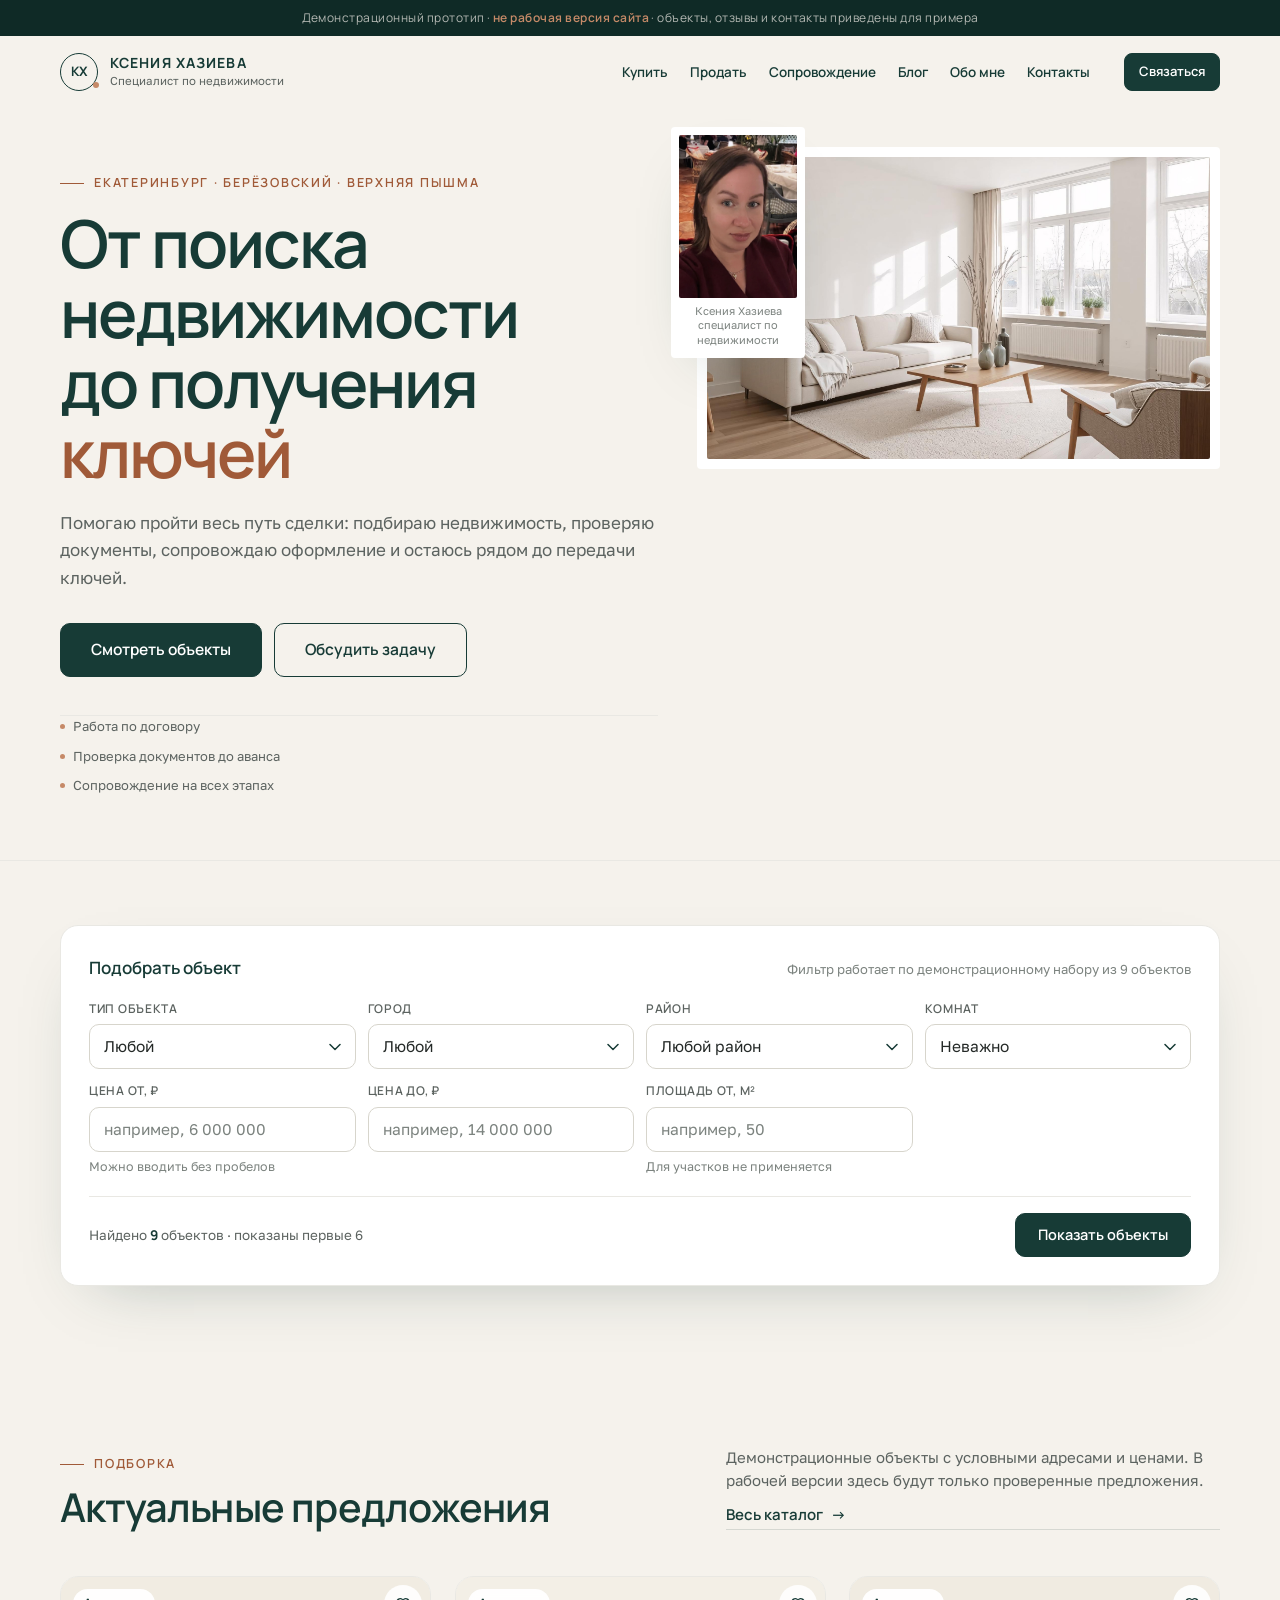
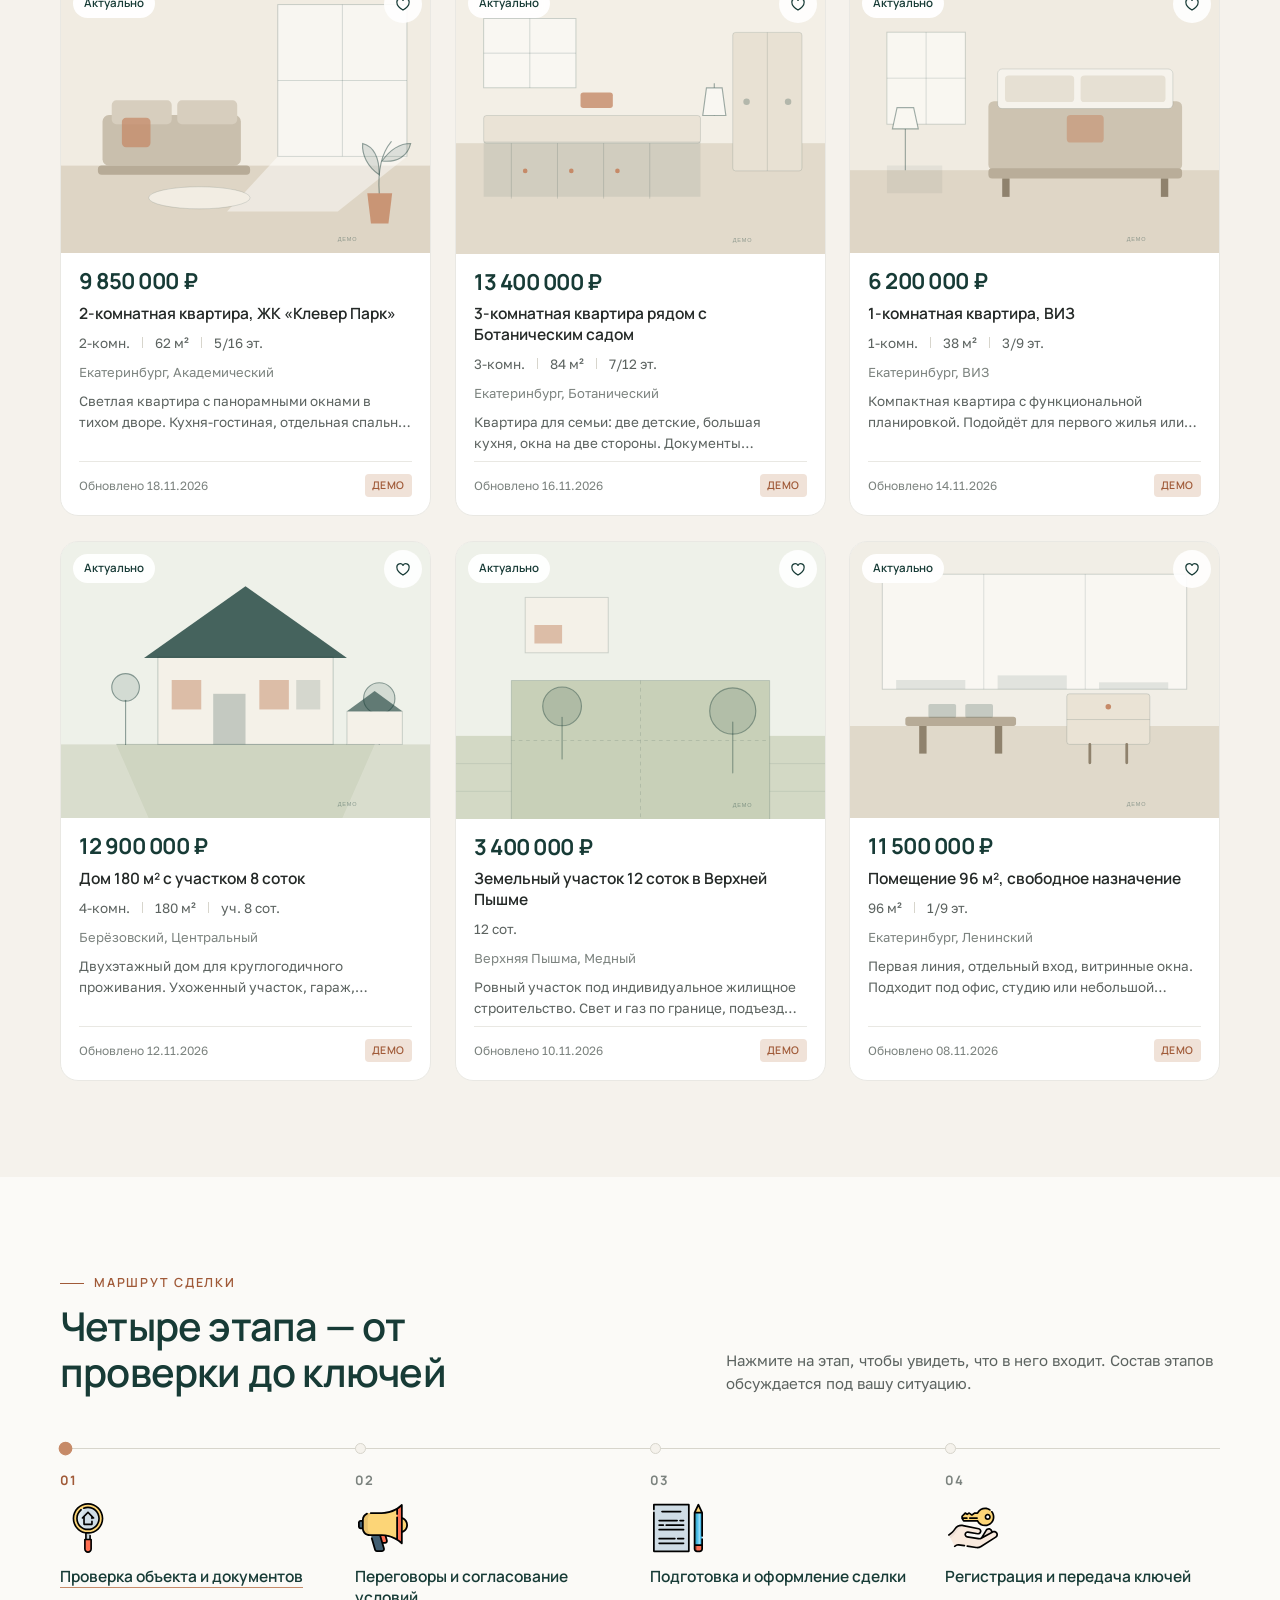
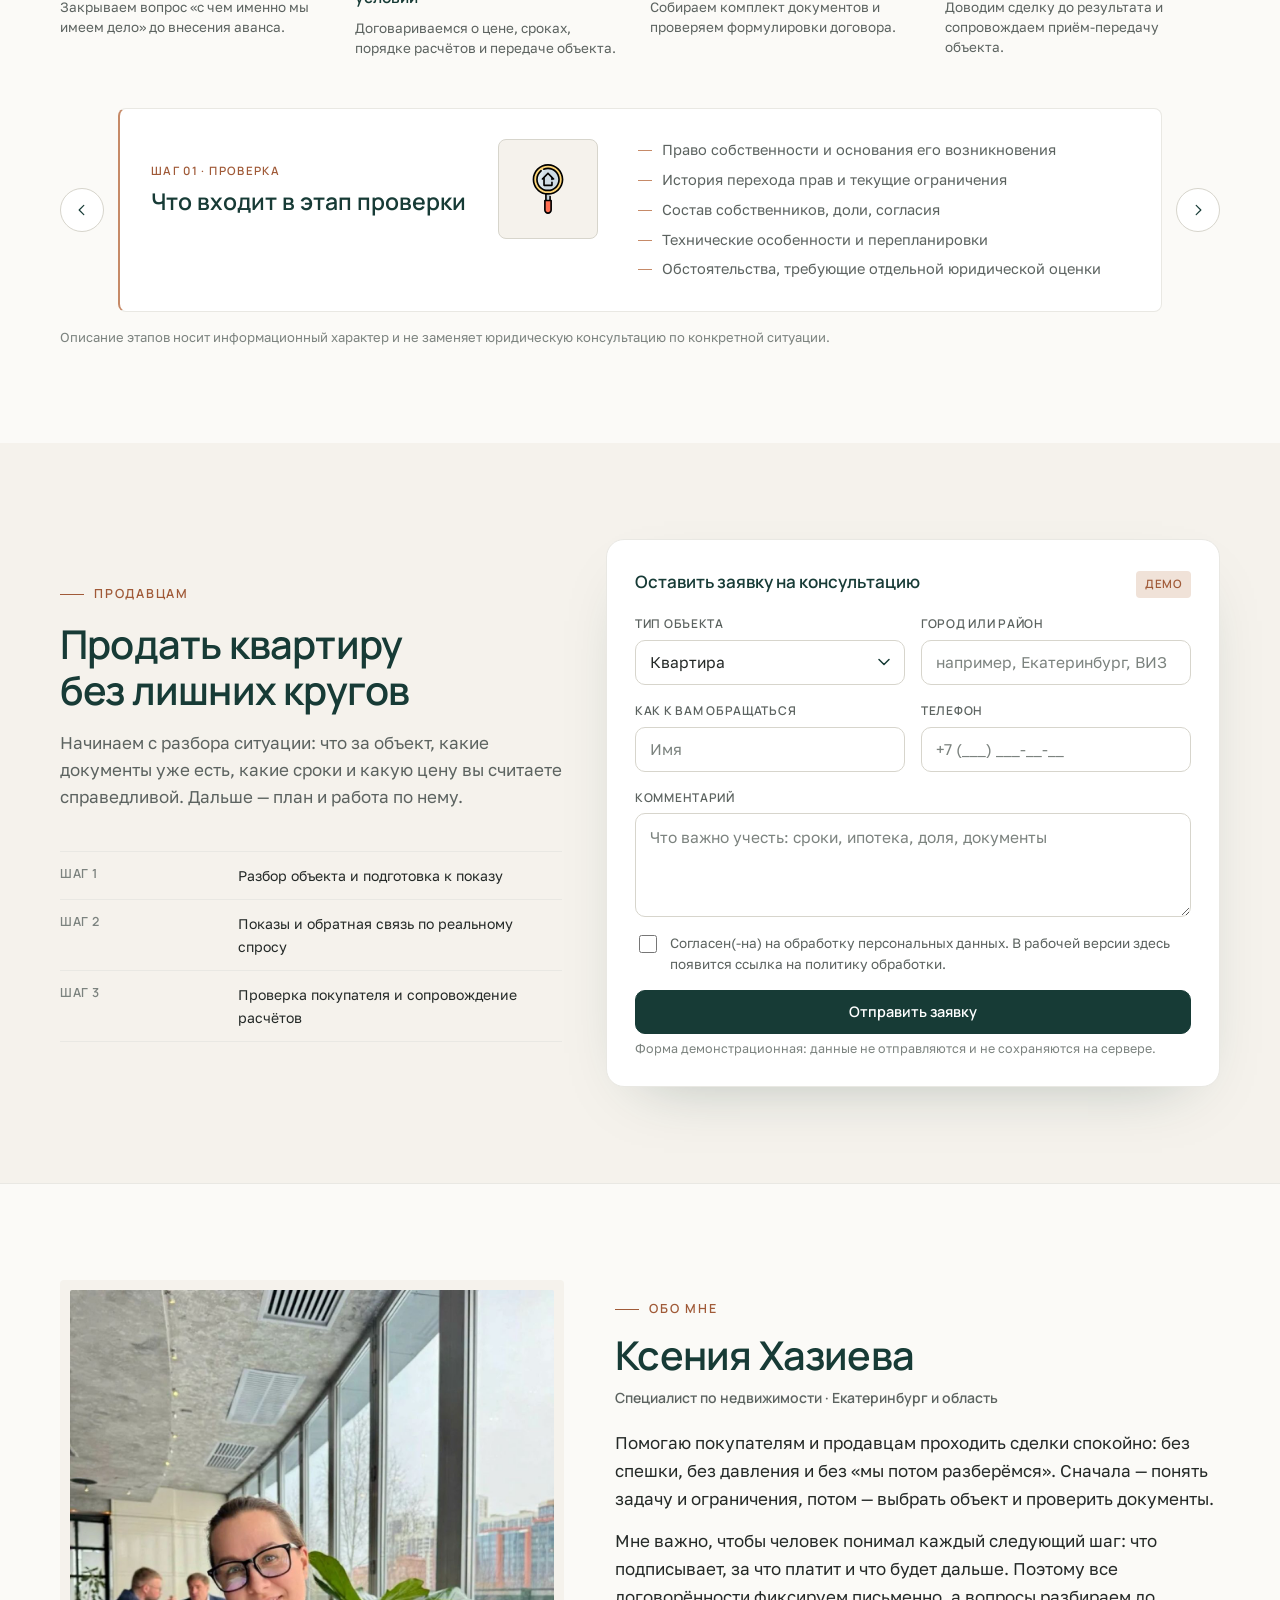
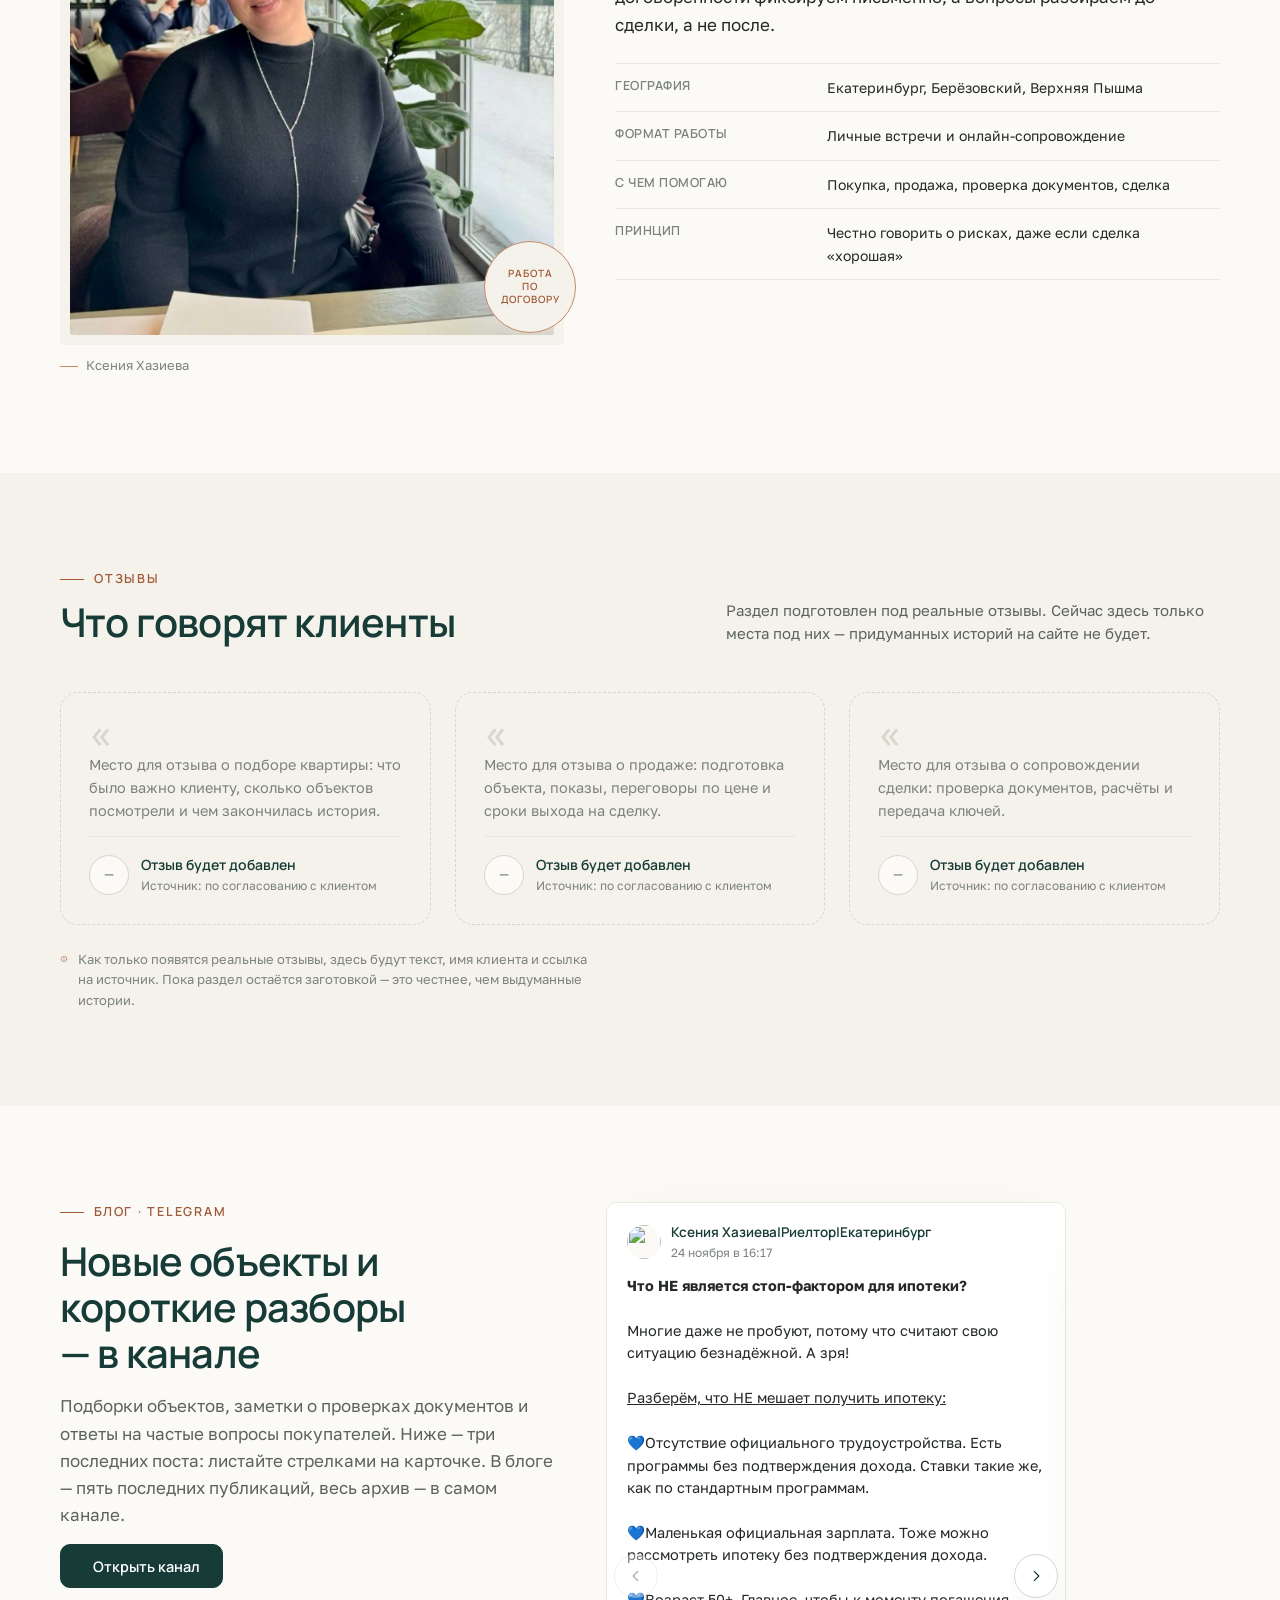
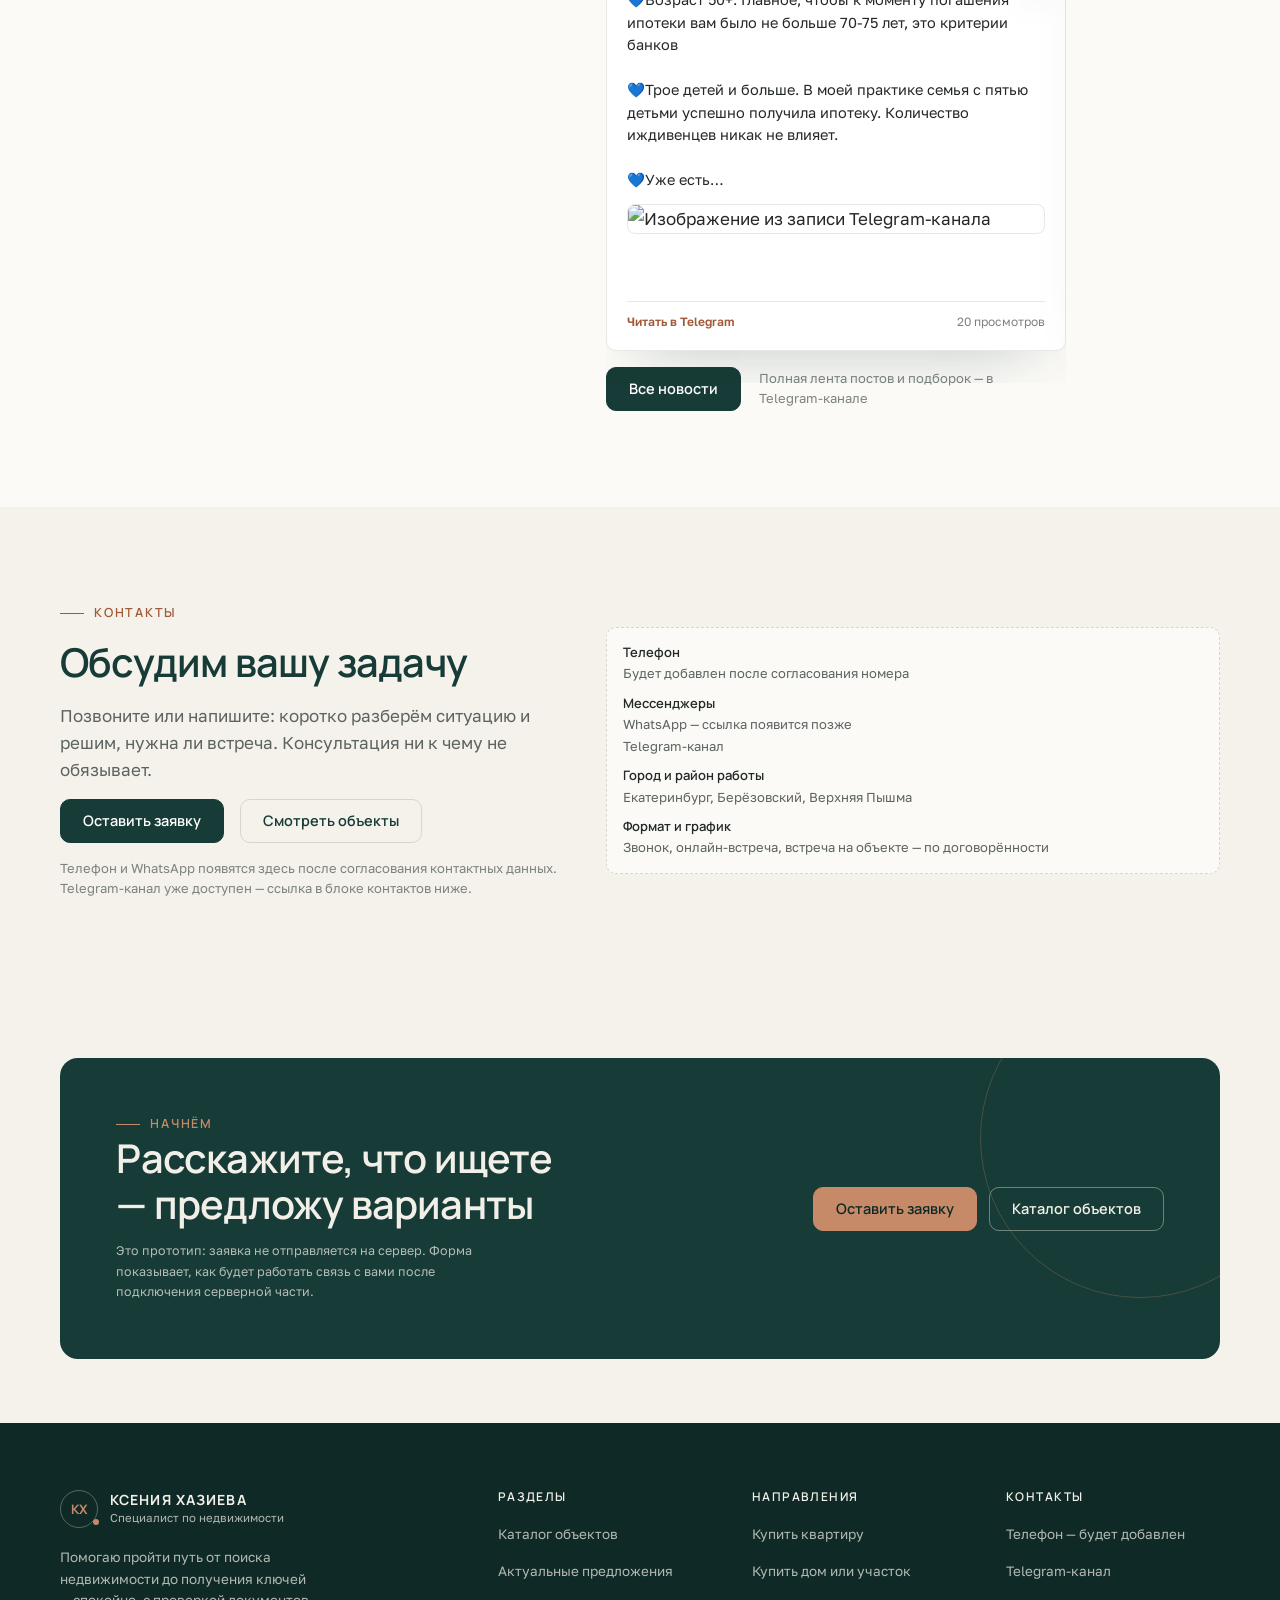
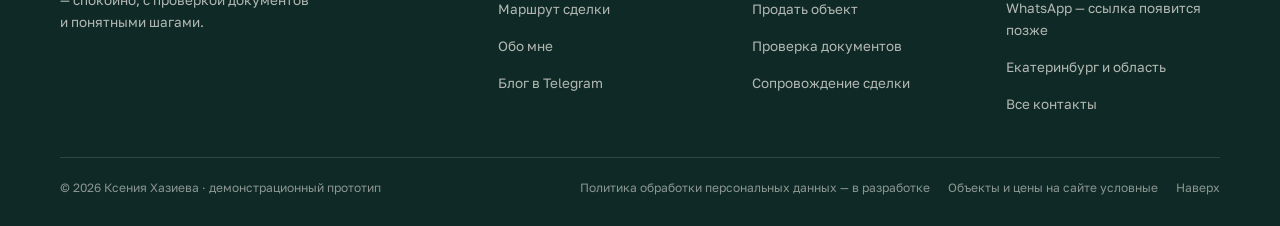
==== commit 05c4c4dd: "Блог телеграмм канала" ====
--- a/prototype/index.html
+++ b/prototype/index.html
@@ -502,13 +502,14 @@
 
     <section class="section section--surface" id="blog" aria-labelledby="tg-title">
       <div class="container">
-        <div class="tg-wrap">
+        <div class="tg-wrap tg-wrap--start">
           <div class="stack-16">
             <p class="kicker">Блог · Telegram</p>
             <h2 class="h2" id="tg-title">Новые объекты и короткие разборы — в канале</h2>
             <p class="lead">
               Подборки объектов, заметки о проверках документов и ответы на частые вопросы
-              покупателей. Ниже — три последних поста, полная лента — на отдельной странице.
+              покупателей. Ниже — три последних поста: листайте стрелками на карточке.
+              В блоге — пять последних публикаций, весь архив — в самом канале.
             </p>
             <div class="row-16">
               <a class="btn" data-tg-link href="https://t.me/" target="_blank" rel="noopener" hidden>
@@ -524,35 +525,50 @@
           </div>
 
           <div class="tg-col">
-            <div class="tg-feed" data-tg-feed data-tg-limit="3" aria-label="Последние записи Telegram-канала">
-              <!-- Пока канал не подключён (scripts/telegram-channel.txt пуст), видна
-                   карточка-пример. Когда канал появится, app.js заменит её тремя
-                   последними постами из assets/js/telegram-data.js. -->
-              <div class="tg-post" aria-label="Пример оформления поста в Telegram">
-                <div class="tg-post__head">
-                  <span class="tg-post__avatar" aria-hidden="true">КХ</span>
-                  <div>
-                    <p class="tg-post__channel">Недвижимость с Ксенией</p>
-                    <p class="tg-post__time">пример оформления · демо</p>
+            <div class="tg-carousel" data-tg-carousel role="region" aria-roledescription="карусель"
+                 aria-label="Последние записи Telegram-канала">
+              <div class="tg-feed tg-feed--carousel" id="tg-feed-home" data-tg-feed data-tg-limit="3">
+                <!-- Пока канал не подключён (scripts/telegram-channel.txt пуст), видна
+                     карточка-пример. Когда канал появится, app.js заменит её тремя
+                     последними постами из assets/js/telegram-data.js. -->
+                <div class="tg-post" aria-label="Пример оформления поста в Telegram">
+                  <div class="tg-post__head">
+                    <span class="tg-post__avatar" aria-hidden="true">КХ</span>
+                    <div>
+                      <p class="tg-post__channel">Недвижимость с Ксенией</p>
+                      <p class="tg-post__time">пример оформления · демо</p>
+                    </div>
                   </div>
+                  <p class="tg-post__text">
+                    Разбираем, как читать выписку ЕГРН: какие разделы важны,
+                    что означает «обременение» и когда стоит задавать вопросы продавцу.
+                  </p>
+                  <div class="tg-post__media">
+                    <img src="assets/img/listing-office.svg" width="800" height="500" loading="lazy"
+                         alt="Демонстрационная иллюстрация интерьера — пример изображения к посту">
+                  </div>
+                  <p class="tg-post__foot">
+                    <span>Пример публикации</span>
+                    <span>289 просмотров</span>
+                  </p>
                 </div>
-                <p class="tg-post__text">
-                  Разбираем, как читать выписку ЕГРН: какие разделы важны,
-                  что означает «обременение» и когда стоит задавать вопросы продавцу.
-                </p>
-                <div class="tg-post__media">
-                  <img src="assets/img/listing-office.svg" width="800" height="500" loading="lazy"
-                       alt="Демонстрационная иллюстрация интерьера — пример изображения к посту">
-                </div>
-                <p class="tg-post__foot">
-                  <span>Пример публикации</span>
-                  <span>289 просмотров</span>
-                </p>
-              </div>
-            </div>
-
-            <!-- Кнопка появляется, только если постов в снимке больше, чем помещается
-                 в ленту: иначе она вела бы на страницу с тем же содержимым. -->
+              </div>
+
+              <!-- Стрелки лежат поверх окна поста; app.js показывает их, только
+                   когда в карусели два и больше постов. -->
+              <button class="tg-carousel__nav tg-carousel__nav--prev" type="button"
+                      data-tg-prev aria-controls="tg-feed-home" aria-label="Предыдущий пост" hidden>
+                <span data-icon="chevron-left" aria-hidden="true"></span>
+              </button>
+              <button class="tg-carousel__nav tg-carousel__nav--next" type="button"
+                      data-tg-next aria-controls="tg-feed-home" aria-label="Следующий пост" hidden>
+                <span data-icon="chevron-right" aria-hidden="true"></span>
+              </button>
+              <p class="sr-only" data-tg-status aria-live="polite"></p>
+            </div>
+
+            <!-- Кнопка появляется при подключённом канале: в блоге — пять последних
+                 постов, остальное — в самом Telegram. -->
             <div class="tg-more" data-tg-more hidden>
               <a class="btn" href="telegram.html">Все новости</a>
               <p class="tiny">Полная лента постов и подборок — в Telegram-канале</p>
--- a/prototype/assets/css/site.css
+++ b/prototype/assets/css/site.css
@@ -1003,6 +1003,9 @@
 
 /* ---------- Блок «Из Telegram» ---------- */
 .tg-wrap { display: grid; grid-template-columns: minmax(0, 0.9fr) minmax(0, 1.1fr); gap: clamp(24px, 3.4vw, 56px); align-items: center; }
+/* Главная: текст прижат к верхней границе окна поста — первый ряд идёт
+   чуть ниже линии рамки, а не по центру высокой карточки. */
+.tg-wrap--start { align-items: start; }
 .tg-post {
   background: var(--c-white);
   border: 1px solid var(--c-line);
@@ -1070,6 +1073,73 @@
 /* .btn и .tag задают display, поэтому атрибут hidden сам по себе их не скрывает. */
 [data-tg-fallback][hidden],
 [data-tg-link][hidden] { display: none !important; }
+
+/* Карусель постов на главной: в окне один пост, стрелки лежат на карточке.
+   Прокрутка нативная (overflow-x + scroll-snap), поэтому свайп на телефоне
+   работает без JS; стрелки и клавиши ← → листают по одному посту. */
+.tg-carousel {
+  position: relative;
+  width: 100%;
+  max-width: 460px;
+  min-width: 0;
+  justify-self: start;
+}
+.tg-feed--carousel {
+  display: flex;
+  flex-direction: row;
+  gap: var(--sp-4);
+  overflow-x: auto;
+  overflow-y: hidden;
+  scroll-snap-type: x mandatory;
+  overscroll-behavior-x: contain;
+  scrollbar-width: none;
+  /* Вертикальные отступы оставляют место для мягкой тени карточки, которую
+     иначе срезает scrollport; отрицательные поля возвращают прежнюю высоту. */
+  padding-block: 28px 32px;
+  margin-block: -28px -32px;
+}
+.tg-feed--carousel::-webkit-scrollbar { display: none; }
+.tg-feed--carousel .tg-post {
+  flex: 0 0 100%;
+  display: flex;
+  flex-direction: column;
+  max-width: none;
+  justify-self: stretch;
+  scroll-snap-align: start;
+  scroll-snap-stop: always;
+}
+/* Короткий пост в высокой карусели: подпись держится у нижнего края окна */
+.tg-feed--carousel .tg-post__foot { margin-top: auto; }
+.tg-carousel__nav {
+  position: absolute;
+  top: 50%;
+  z-index: 2;
+  width: var(--tap);
+  height: var(--tap);
+  margin-top: calc(var(--tap) / -2);
+  display: grid;
+  place-items: center;
+  border: 1px solid var(--c-line-strong);
+  border-radius: 50%;
+  background: rgba(255, 255, 255, 0.94);
+  color: var(--c-green-800);
+  box-shadow: 0 14px 30px -18px rgba(23, 59, 54, 0.65);
+  transition: border-color var(--dur-fast) var(--ease), color var(--dur-fast) var(--ease),
+              background-color var(--dur-fast) var(--ease), opacity var(--dur-fast) var(--ease);
+}
+.tg-carousel__nav--prev { left: 8px; }
+.tg-carousel__nav--next { right: 8px; }
+.tg-carousel__nav svg { width: 18px; height: 18px; }
+.tg-carousel__nav:not(:disabled):hover {
+  border-color: var(--c-terracotta);
+  color: var(--c-terracotta-ink);
+  background: var(--c-white);
+}
+.tg-carousel__nav:not(:disabled):active { transform: translateY(1px); }
+.tg-carousel__nav:disabled { opacity: 0.4; cursor: default; box-shadow: none; }
+/* Глобальный :focus-visible ставит радиус 4px — у круглой кнопки возвращаем круг */
+.tg-carousel__nav:focus-visible { border-radius: 50%; }
+.tg-carousel__nav[hidden] { display: none !important; }
 
 /* ---------- Страница «Все посты» (telegram.html) ---------- */
 /* На главной лента — колонка шириной 460px; на отдельной странице тот же
@@ -1617,13 +1687,23 @@
 @media print {
   .site-header, .site-footer, .proto-bar, .drawer, .dialog, .toast { display: none !important; }
   body { background: #fff; }
-}
-
-
-
-
-
-
-
-
-
+  /* Карусель в печати разворачивается в обычный список постов */
+  .tg-feed--carousel {
+    display: grid;
+    gap: var(--sp-4);
+    overflow: visible;
+    padding-block: 0;
+    margin-block: 0;
+  }
+  .tg-feed--carousel .tg-post { break-inside: avoid; }
+  .tg-carousel__nav { display: none !important; }
+}
+
+
+
+
+
+
+
+
+
